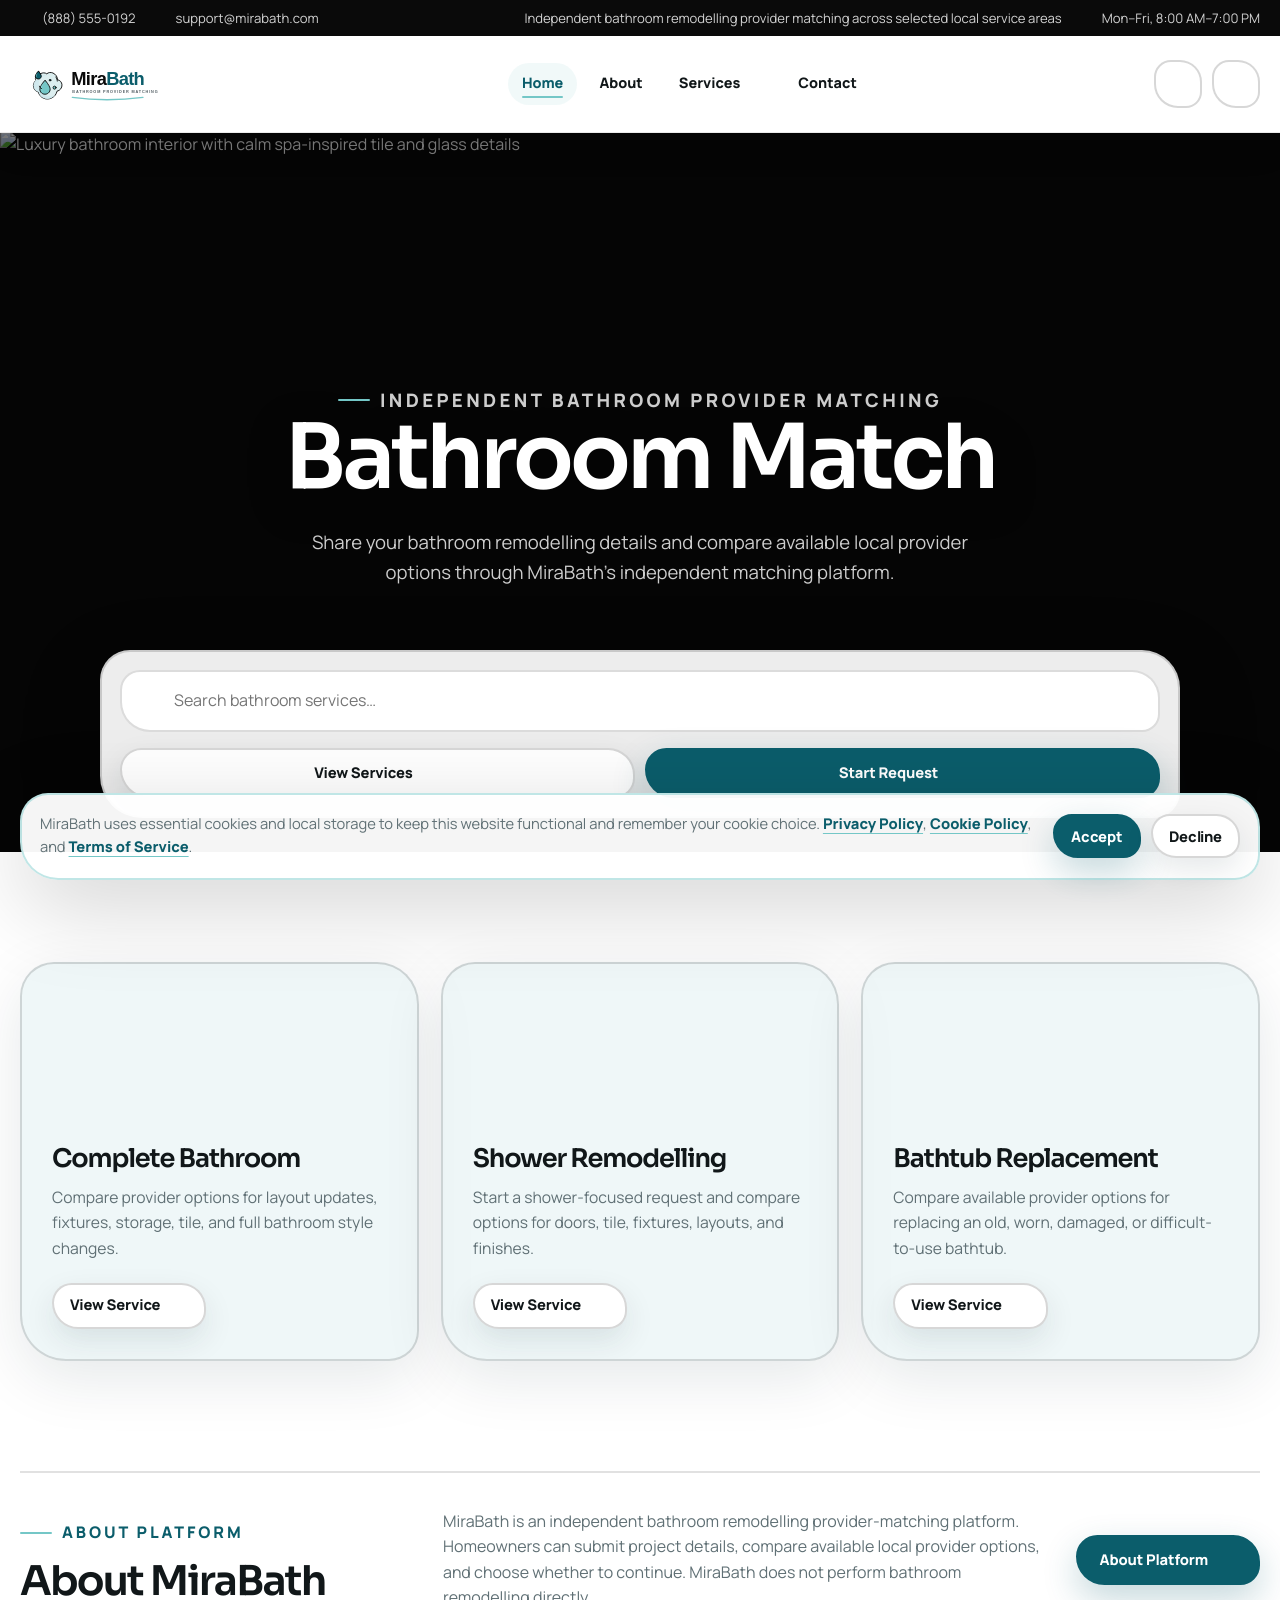
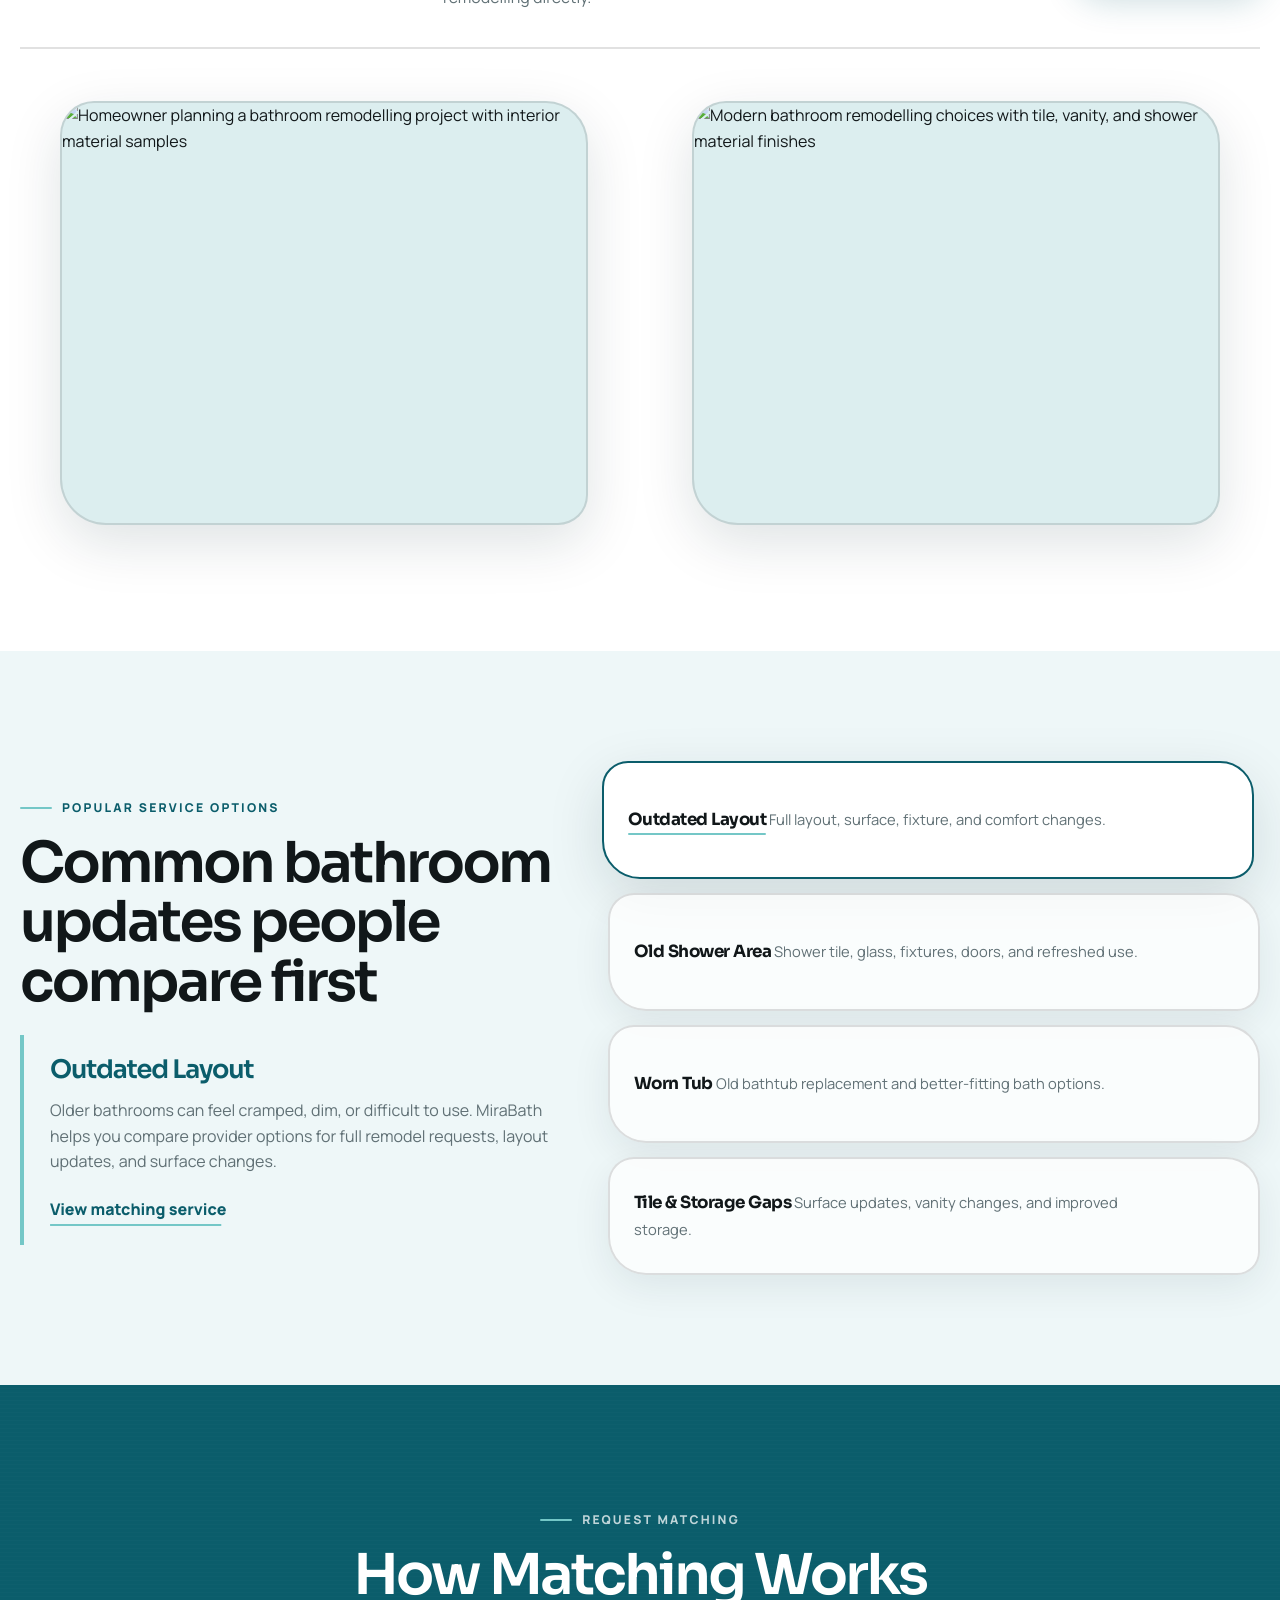
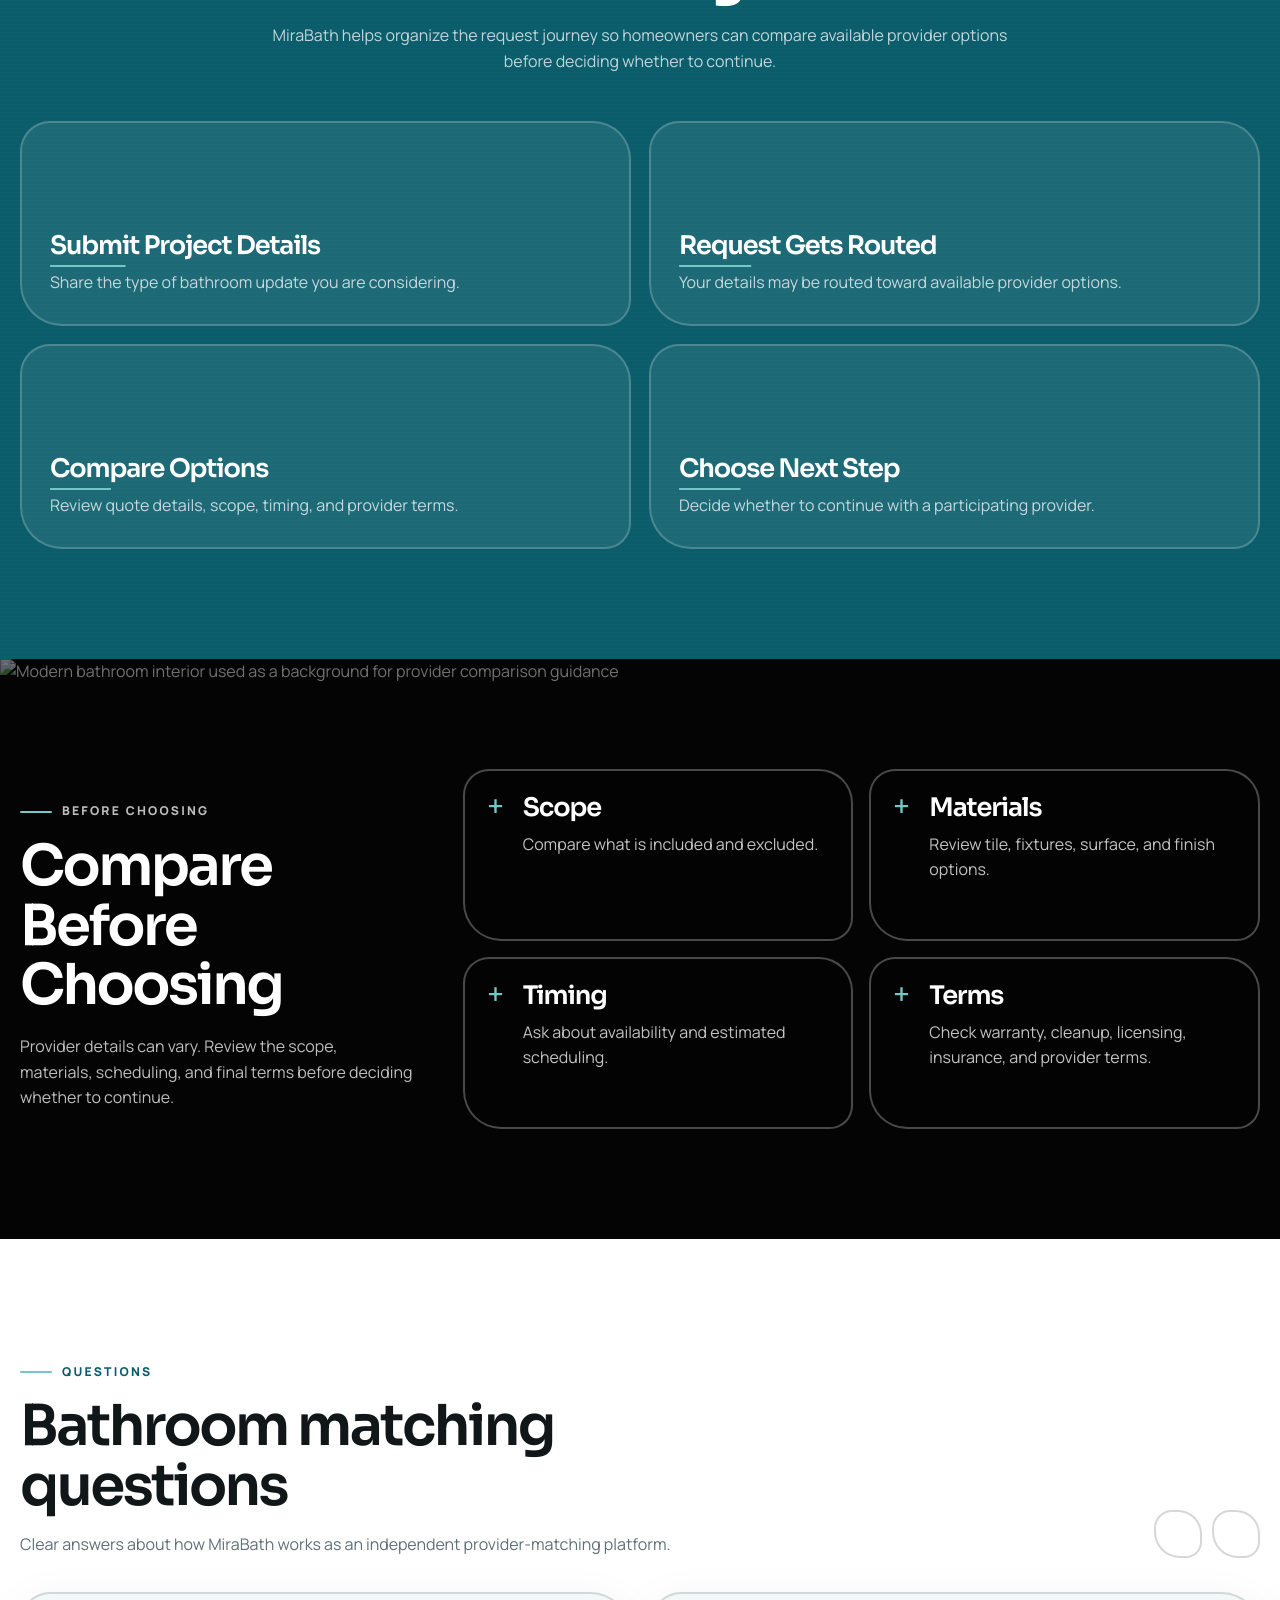
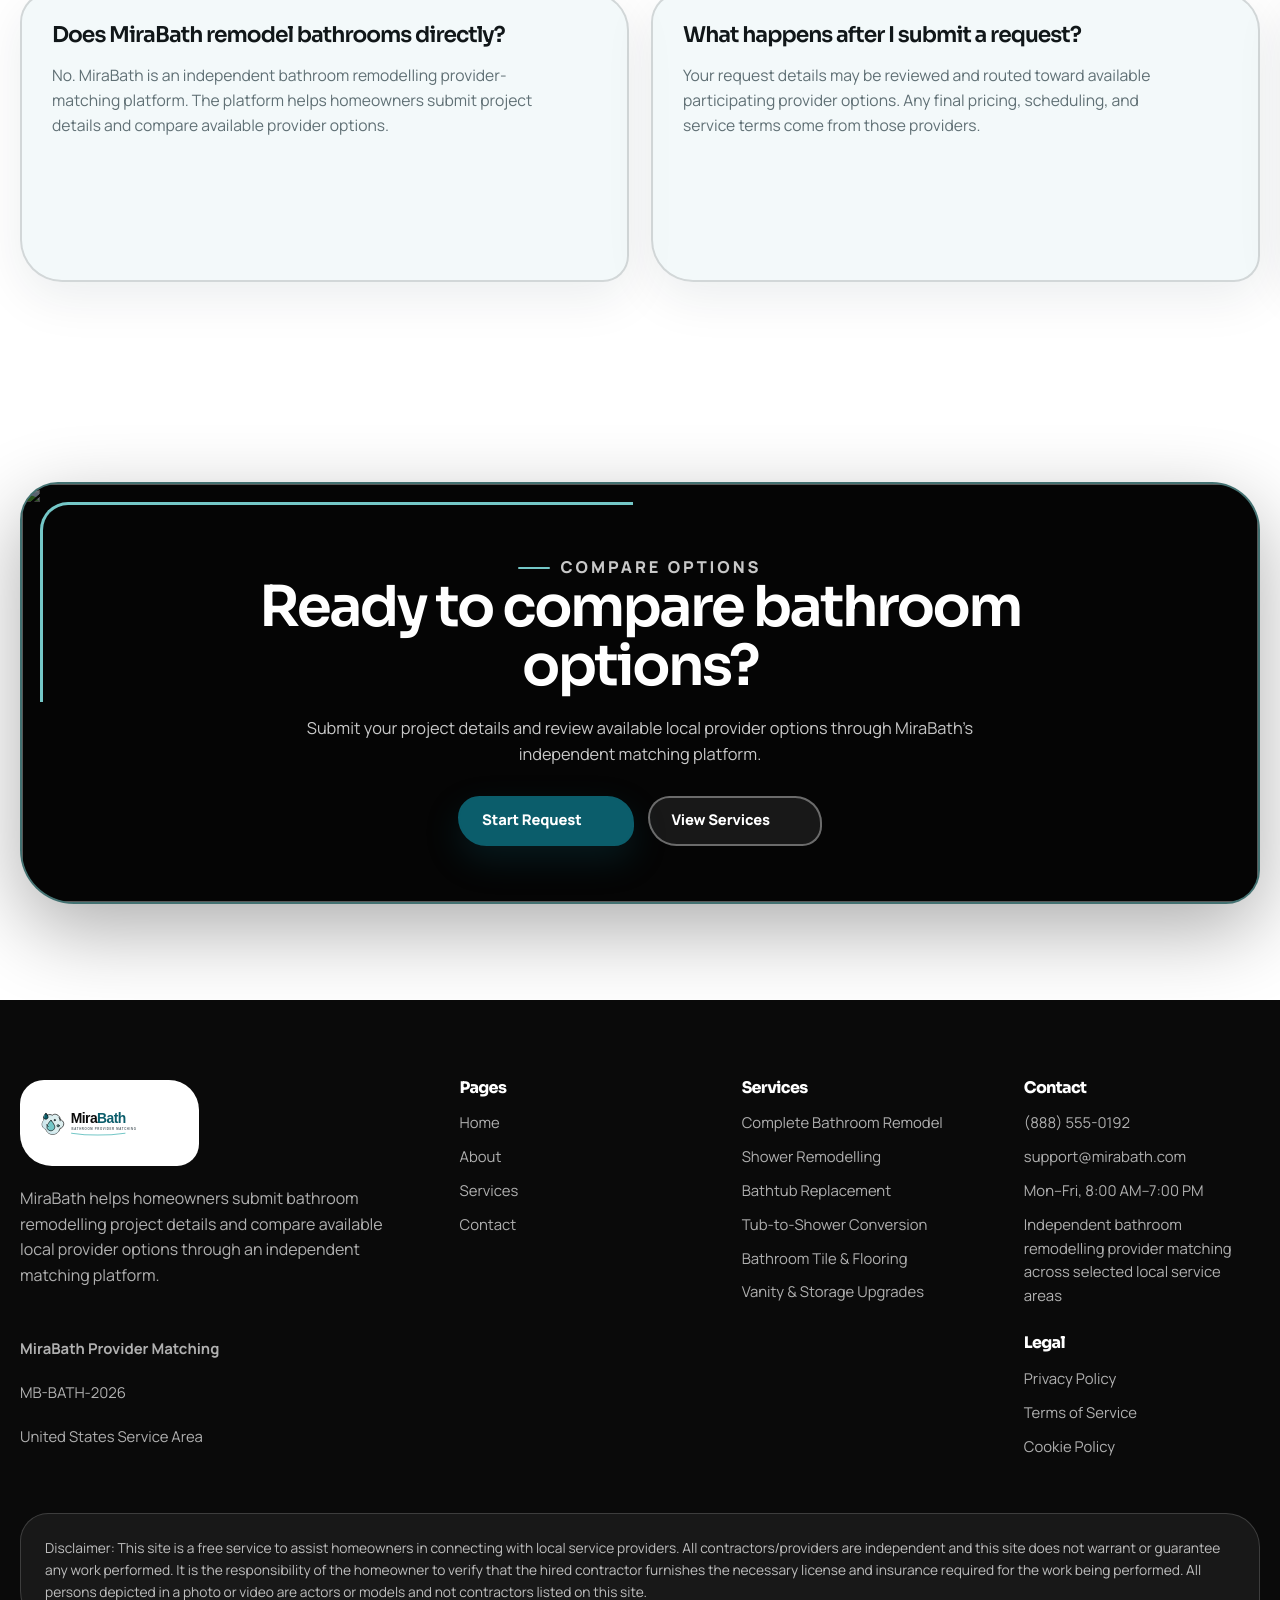
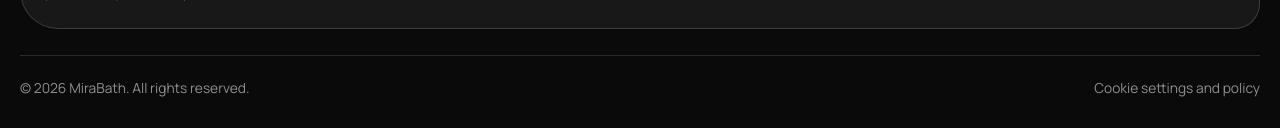
==== index.html @ f899b308 "+" ====
<!DOCTYPE html>
<html lang="en">

<head>
    <meta charset="UTF-8">
    <meta name="viewport" content="width=device-width, initial-scale=1.0">
    <title>MiraBath | Independent Bathroom Remodelling Provider Matching</title>

    <meta name="description"
        content="Submit bathroom remodelling project details through MiraBath and compare available local provider options before choosing whether to continue with a participating provider.">
    <meta name="theme-color" content="#0B5D6B">

    <link rel="icon" href="assets/images/logo.svg" type="image/svg+xml">

    <link rel="preconnect" href="https://fonts.googleapis.com">
    <link rel="preconnect" href="https://fonts.gstatic.com" crossorigin>
    <link
        href="https://fonts.googleapis.com/css2?family=Manrope:wght@400;500;600;700;800&family=Sora:wght@400;500;600;700&display=swap"
        rel="stylesheet">

    <link rel="stylesheet" href="https://cdn.jsdelivr.net/npm/aos@2.3.4/dist/aos.css">
    <link rel="stylesheet" href="https://cdn.jsdelivr.net/npm/swiper@11/swiper-bundle.min.css">

    <link rel="stylesheet" href="assets/css/global.css">
    <link rel="stylesheet" href="assets/css/home.css">
</head>

<body>
    <div class="site-shell">
        <div data-site-header></div>

        <main class="site-main" id="main-content">
            <!-- HERO -->
            <section class="home-hero" id="home" aria-labelledby="home-hero-title">
                <div class="home-hero__slides" data-home-hero-slides aria-hidden="true">
                    <div class="home-hero__slide is-active" data-home-hero-slide>
                        <img src="assets/images/hero-home-1.jpg"
                            alt="Luxury bathroom interior with calm spa-inspired tile and glass details">
                    </div>

                    <div class="home-hero__slide" data-home-hero-slide>
                        <img src="assets/images/hero-home-2.jpg"
                            alt="Modern bathroom remodel inspiration with bathtub, shower and refined surfaces">
                    </div>

                    <div class="home-hero__slide" data-home-hero-slide>
                        <img src="assets/images/hero-home-3.jpg"
                            alt="Premium bathroom vanity and storage design with clean remodelling finishes">
                    </div>
                </div>

                <div class="home-hero__content">
                    <p class="section-kicker section-kicker--light" data-aos="fade-down">
                        INDEPENDENT BATHROOM PROVIDER MATCHING
                    </p>

                    <h1 id="home-hero-title" data-aos="fade-up" data-aos-delay="80">
                        Bathroom Match
                    </h1>

                    <p data-aos="fade-up" data-aos-delay="150">
                        Share your bathroom remodelling details and compare available local provider options through
                        MiraBath’s independent matching platform.
                    </p>
                </div>

                <div class="home-hero__search-wrap">
                    <div class="home-search" data-service-search data-aos="fade-up" data-aos-delay="230">
                        <div class="home-search__field">
                            <i data-lucide="search" aria-hidden="true"></i>
                            <label class="visually-hidden" for="service-search">Search bathroom services</label>
                            <input id="service-search" type="search" placeholder="Search bathroom services…"
                                autocomplete="off" data-service-search-input>
                        </div>

                        <div class="home-search__actions">
                            <a class="btn btn--secondary" href="all-services.html">
                                <span>View Services</span>
                                <i data-lucide="layout-grid" aria-hidden="true"></i>
                            </a>

                            <a class="btn btn--primary" href="contact.html#request-form">
                                <span>Start Request</span>
                                <i data-lucide="arrow-up-right" aria-hidden="true"></i>
                            </a>
                        </div>

                        <div class="home-search__suggestions" data-service-search-suggestions
                            aria-label="Service search suggestions"></div>
                    </div>
                </div>
            </section>

            <!-- PROJECT CATEGORIES -->
            <section class="project-categories section section--light" id="project-categories"
                aria-label="Popular bathroom project categories">
                <div class="container-wide">
                    <div class="project-categories__grid">
                        <article class="project-card shine-surface" data-aos="fade-up">
                            <i class="project-card__icon" data-lucide="layout-panel-left" aria-hidden="true"></i>

                            <h2>Complete Bathroom</h2>

                            <p>
                                Compare provider options for layout updates, fixtures, storage, tile, and full bathroom
                                style changes.
                            </p>

                            <a class="btn btn--secondary" href="complete-bathroom-remodel.html">
                                <span>View Service</span>
                                <i data-lucide="arrow-up-right" aria-hidden="true"></i>
                            </a>
                        </article>

                        <article class="project-card shine-surface" data-aos="fade-up" data-aos-delay="80">
                            <i class="project-card__icon" data-lucide="shower-head" aria-hidden="true"></i>

                            <h2>Shower Remodelling</h2>

                            <p>
                                Start a shower-focused request and compare options for doors, tile, fixtures, layouts,
                                and finishes.
                            </p>

                            <a class="btn btn--secondary" href="shower-remodelling.html">
                                <span>View Service</span>
                                <i data-lucide="arrow-up-right" aria-hidden="true"></i>
                            </a>
                        </article>

                        <article class="project-card shine-surface" data-aos="fade-up" data-aos-delay="160">
                            <i class="project-card__icon" data-lucide="bath" aria-hidden="true"></i>

                            <h2>Bathtub Replacement</h2>

                            <p>
                                Compare available provider options for replacing an old, worn, damaged, or
                                difficult-to-use bathtub.
                            </p>

                            <a class="btn btn--secondary" href="bathtub-replacement.html">
                                <span>View Service</span>
                                <i data-lucide="arrow-up-right" aria-hidden="true"></i>
                            </a>
                        </article>
                    </div>
                </div>
            </section>

            <!-- ABOUT INTRO -->
            <section class="home-about section section--light" id="about-platform" aria-labelledby="home-about-title">
                <div class="home-about__top">
                    <div data-aos="fade-right">
                        <p class="section-kicker">ABOUT PLATFORM</p>
                        <h2 id="home-about-title">About MiraBath</h2>
                    </div>

                    <p data-aos="fade-up" data-aos-delay="80">
                        MiraBath is an independent bathroom remodelling provider-matching platform. Homeowners can
                        submit project details, compare available local provider options, and choose whether to
                        continue.
                        MiraBath does not perform bathroom remodelling directly.
                    </p>

                    <a class="btn btn--primary" href="about.html" data-aos="fade-left" data-aos-delay="140">
                        <span>About Platform</span>
                        <i data-lucide="arrow-up-right" aria-hidden="true"></i>
                    </a>
                </div>

                <div class="home-about__photos">
                    <figure class="home-about__photo photo-cover shine-surface" data-aos="zoom-in">
                        <img src="assets/images/about-photo-1.jpg"
                            alt="Homeowner planning a bathroom remodelling project with interior material samples"
                            loading="lazy">

                        <figcaption class="home-about__photo-caption">
                            <strong>Start with project details</strong>
                            <span>
                                Share the type of bathroom update, style direction, and priorities you want to compare.
                            </span>
                        </figcaption>
                    </figure>

                    <figure class="home-about__photo photo-cover shine-surface" data-aos="zoom-in" data-aos-delay="100">
                        <img src="assets/images/about-photo-2.jpg"
                            alt="Modern bathroom remodelling choices with tile, vanity, and shower material finishes"
                            loading="lazy">

                        <figcaption class="home-about__photo-caption">
                            <strong>Compare available options</strong>
                            <span>
                                Review provider details, scope, timing, and terms before deciding how to continue.
                            </span>
                        </figcaption>
                    </figure>
                </div>
            </section>

            <!-- POPULAR PROBLEMS -->
            <section class="popular-problems section section--mist" id="popular-problems"
                aria-labelledby="popular-problems-title" data-popular-problems>
                <div class="container-wide">
                    <div class="popular-problems__grid">
                        <div class="popular-problems__content" data-aos="fade-right">
                            <p class="section-kicker">POPULAR SERVICE OPTIONS</p>
                            <h2 id="popular-problems-title">
                                Common bathroom updates people compare first
                            </h2>

                            <div class="popular-problems__dynamic" aria-live="polite">
                                <h3 data-problem-title>Outdated Layout</h3>
                                <p data-problem-text>
                                    Older bathrooms can feel cramped, dim, or difficult to use. MiraBath helps you
                                    compare provider options for full remodel requests, layout updates, and surface
                                    changes.
                                </p>

                                <a class="text-link" href="complete-bathroom-remodel.html" data-problem-link>
                                    <span>View matching service</span>
                                    <i data-lucide="arrow-up-right" aria-hidden="true"></i>
                                </a>
                            </div>
                        </div>

                        <div class="problem-list" data-aos="fade-left">
                            <button class="problem-card is-active shine-surface" type="button"
                                data-problem-id="outdated-layout" aria-pressed="true">
                                <span>
                                    <span class="problem-card__title">Outdated Layout</span>
                                    <span class="problem-card__text">Full layout, surface, fixture, and comfort
                                        changes.</span>
                                </span>
                                <i class="problem-card__icon" data-lucide="layout-dashboard" aria-hidden="true"></i>
                            </button>

                            <button class="problem-card shine-surface" type="button" data-problem-id="old-shower-area"
                                aria-pressed="false">
                                <span>
                                    <span class="problem-card__title">Old Shower Area</span>
                                    <span class="problem-card__text">Shower tile, glass, fixtures, doors, and refreshed
                                        use.</span>
                                </span>
                                <i class="problem-card__icon" data-lucide="shower-head" aria-hidden="true"></i>
                            </button>

                            <button class="problem-card shine-surface" type="button" data-problem-id="worn-tub"
                                aria-pressed="false">
                                <span>
                                    <span class="problem-card__title">Worn Tub</span>
                                    <span class="problem-card__text">Old bathtub replacement and better-fitting bath
                                        options.</span>
                                </span>
                                <i class="problem-card__icon" data-lucide="bath" aria-hidden="true"></i>
                            </button>

                            <button class="problem-card shine-surface" type="button" data-problem-id="tile-storage-gaps"
                                aria-pressed="false">
                                <span>
                                    <span class="problem-card__title">Tile & Storage Gaps</span>
                                    <span class="problem-card__text">Surface updates, vanity changes, and improved
                                        storage.</span>
                                </span>
                                <i class="problem-card__icon" data-lucide="panel-top" aria-hidden="true"></i>
                            </button>
                        </div>
                    </div>
                </div>
            </section>

            <!-- MATCHING WORKS -->
            <section class="matching-works section section--ocean soft-noise" id="matching-works"
                aria-labelledby="matching-works-title">
                <div class="container-wide">
                    <div class="matching-works__head" data-aos="fade-up">
                        <p class="section-kicker section-kicker--light">REQUEST MATCHING</p>
                        <h2 id="matching-works-title">How Matching Works</h2>
                        <p>
                            MiraBath helps organize the request journey so homeowners can compare available provider
                            options before deciding whether to continue.
                        </p>
                    </div>

                    <div class="matching-works__grid">
                        <article class="matching-card shine-surface" data-aos="fade-up">
                            <i class="matching-card__icon" data-lucide="clipboard-list" aria-hidden="true"></i>
                            <h3>Submit Project Details</h3>
                            <p>Share the type of bathroom update you are considering.</p>
                        </article>

                        <article class="matching-card shine-surface" data-aos="fade-up" data-aos-delay="80">
                            <i class="matching-card__icon" data-lucide="route" aria-hidden="true"></i>
                            <h3>Request Gets Routed</h3>
                            <p>Your details may be routed toward available provider options.</p>
                        </article>

                        <article class="matching-card shine-surface" data-aos="fade-up" data-aos-delay="160">
                            <i class="matching-card__icon" data-lucide="search-check" aria-hidden="true"></i>
                            <h3>Compare Options</h3>
                            <p>Review quote details, scope, timing, and provider terms.</p>
                        </article>

                        <article class="matching-card shine-surface" data-aos="fade-up" data-aos-delay="240">
                            <i class="matching-card__icon" data-lucide="badge-check" aria-hidden="true"></i>
                            <h3>Choose Next Step</h3>
                            <p>Decide whether to continue with a participating provider.</p>
                        </article>
                    </div>
                </div>
            </section>

            <!-- COMPARE BEFORE CHOOSING -->
            <section class="compare-before" id="compare-before" aria-labelledby="compare-before-title">
                <div class="compare-before__bg" aria-hidden="true">
                    <img src="assets/images/other-bathroom-images.jpg"
                        alt="Modern bathroom interior used as a background for provider comparison guidance"
                        loading="lazy">
                </div>

                <div class="container-wide">
                    <div class="compare-before__inner">
                        <div class="compare-before__heading" data-aos="fade-right">
                            <p class="section-kicker section-kicker--light">BEFORE CHOOSING</p>
                            <h2 id="compare-before-title">Compare Before Choosing</h2>
                            <p>
                                Provider details can vary. Review the scope, materials, scheduling, and final terms
                                before deciding whether to continue.
                            </p>
                        </div>

                        <div class="compare-before__cards">
                            <article class="compare-card" data-aos="fade-up">
                                <h3>Scope</h3>
                                <p>Compare what is included and excluded.</p>
                            </article>

                            <article class="compare-card" data-aos="fade-up" data-aos-delay="80">
                                <h3>Materials</h3>
                                <p>Review tile, fixtures, surface, and finish options.</p>
                            </article>

                            <article class="compare-card" data-aos="fade-up" data-aos-delay="160">
                                <h3>Timing</h3>
                                <p>Ask about availability and estimated scheduling.</p>
                            </article>

                            <article class="compare-card" data-aos="fade-up" data-aos-delay="240">
                                <h3>Terms</h3>
                                <p>Check warranty, cleanup, licensing, insurance, and provider terms.</p>
                            </article>
                        </div>
                    </div>
                </div>
            </section>

            <!-- FAQ SWIPER -->
            <section class="home-faq section section--light" id="faq" aria-labelledby="home-faq-title">
                <div class="container-wide">
                    <div class="home-faq__head">
                        <div class="home-faq__head-text" data-aos="fade-right">
                            <p class="section-kicker">QUESTIONS</p>
                            <h2 id="home-faq-title">Bathroom matching questions</h2>
                            <p>
                                Clear answers about how MiraBath works as an independent provider-matching platform.
                            </p>
                        </div>

                        <div class="swiper-controls" data-aos="fade-left">
                            <button class="swiper-button-simple" type="button" aria-label="Previous FAQ"
                                data-home-faq-prev>
                                <i data-lucide="arrow-left" aria-hidden="true"></i>
                            </button>

                            <button class="swiper-button-simple" type="button" aria-label="Next FAQ" data-home-faq-next>
                                <i data-lucide="arrow-right" aria-hidden="true"></i>
                            </button>
                        </div>
                    </div>

                    <div class="swiper home-faq__slider" data-home-faq-swiper data-aos="fade-up">
                        <div class="swiper-wrapper">
                            <article class="swiper-slide home-faq-card shine-surface">
                                <i class="home-faq-card__icon" data-lucide="circle-help" aria-hidden="true"></i>
                                <h3>Does MiraBath remodel bathrooms directly?</h3>
                                <p>
                                    No. MiraBath is an independent bathroom remodelling provider-matching platform. The
                                    platform helps homeowners submit project details and compare available provider
                                    options.
                                </p>
                            </article>

                            <article class="swiper-slide home-faq-card shine-surface">
                                <i class="home-faq-card__icon" data-lucide="circle-help" aria-hidden="true"></i>
                                <h3>What happens after I submit a request?</h3>
                                <p>
                                    Your request details may be reviewed and routed toward available participating
                                    provider options. Any final pricing, scheduling, and service terms come from those
                                    providers.
                                </p>
                            </article>

                            <article class="swiper-slide home-faq-card shine-surface">
                                <i class="home-faq-card__icon" data-lucide="circle-help" aria-hidden="true"></i>
                                <h3>Can I compare more than one provider?</h3>
                                <p>
                                    Where available, you may review more than one provider option and decide whether to
                                    continue with a participating provider.
                                </p>
                            </article>

                            <article class="swiper-slide home-faq-card shine-surface">
                                <i class="home-faq-card__icon" data-lucide="circle-help" aria-hidden="true"></i>
                                <h3>What affects bathroom remodelling pricing?</h3>
                                <p>
                                    Pricing can depend on scope, bathroom size, materials, layout complexity, timing,
                                    provider availability, and final provider terms.
                                </p>
                            </article>

                            <article class="swiper-slide home-faq-card shine-surface">
                                <i class="home-faq-card__icon" data-lucide="circle-help" aria-hidden="true"></i>
                                <h3>Should I verify licensing and insurance?</h3>
                                <p>
                                    Yes. Homeowners are responsible for verifying that any hired provider has the
                                    required license and insurance for the work being performed.
                                </p>
                            </article>

                            <article class="swiper-slide home-faq-card shine-surface">
                                <i class="home-faq-card__icon" data-lucide="circle-help" aria-hidden="true"></i>
                                <h3>Does submitting a request create a service agreement?</h3>
                                <p>
                                    No. Submitting a request through MiraBath does not create a service agreement. Any
                                    agreement is made separately between the homeowner and provider.
                                </p>
                            </article>
                        </div>
                    </div>
                </div>
            </section>

            <div data-final-cta></div>
        </main>

        <div data-site-footer></div>
    </div>

    <script src="https://unpkg.com/lucide@latest/dist/umd/lucide.min.js"></script>
    <script src="https://cdn.jsdelivr.net/npm/aos@2.3.4/dist/aos.js"></script>
    <script src="https://cdn.jsdelivr.net/npm/swiper@11/swiper-bundle.min.js"></script>

    <script src="assets/js/config.js"></script>
    <script src="assets/js/global.js"></script>
    <script src="assets/js/home.js"></script>
</body>

</html>
---- assets/css/global.css ----
:root {
    --color-black: #0a0a0a;
    --color-black-soft: #111111;
    --color-white: #ffffff;
    --color-ocean: #0b5d6b;
    --color-ocean-deep: #084b56;
    --color-seafoam: #74c7c7;
    --color-seafoam-soft: #9bdde0;
    --color-mist: #dceeef;
    --color-mist-soft: #eef7f8;
    --color-text: #111719;
    --color-muted: #607075;
    --color-border: rgba(10, 10, 10, 0.16);
    --color-border-light: rgba(255, 255, 255, 0.22);
    --color-shadow: rgba(9, 39, 45, 0.18);

    --font-heading: "Sora", "Manrope", "Inter", Arial, sans-serif;
    --font-body: "Manrope", "Inter", Arial, sans-serif;

    --container: 1180px;
    --container-wide: 1360px;

    --radius-sm: 16px 20px 15px 22px;
    --radius-md: 24px 30px 22px 32px;
    --radius-lg: 34px 42px 30px 46px;
    --radius-card: 28px 34px 25px 38px;

    --shadow-soft: 0 18px 55px rgba(9, 39, 45, 0.13);
    --shadow-lift: 0 24px 75px rgba(9, 39, 45, 0.2);
    --shadow-dark: 0 26px 80px rgba(0, 0, 0, 0.32);

    --transition: 260ms ease;
    --transition-slow: 480ms ease;

    --header-height: 96px;
    --preheader-height: 36px;
}

/* =========================
   RESET / BASE
========================= */

*,
*::before,
*::after {
    box-sizing: border-box;
}

html,
body {
    width: 100%;
    max-width: 100%;
    min-height: 100%;
    overflow-x: hidden;
    scroll-behavior: smooth;
}

html {
    font-size: 16px;
}

body {
    margin: 0;
    font-family: var(--font-body);
    color: var(--color-text);
    background: var(--color-white);
    line-height: 1.6;
    text-rendering: geometricPrecision;
    -webkit-font-smoothing: antialiased;
}

body.menu-open {
    overflow: hidden;
}

img,
picture,
video,
canvas,
svg {
    display: block;
    max-width: 100%;
}

img {
    height: auto;
}

a {
    color: inherit;
    text-decoration: none;
}

button,
input,
textarea,
select {
    font: inherit;
}

button {
    border: 0;
    cursor: pointer;
}

ul,
ol {
    margin: 0;
    padding: 0;
}

li {
    list-style: none;
}

p,
h1,
h2,
h3,
h4,
h5,
h6 {
    margin: 0;
}

main {
    position: relative;
    overflow: hidden;
}

::selection {
    color: var(--color-white);
    background: var(--color-ocean);
}

/* =========================
   ACCESSIBILITY
========================= */

.skip-link {
    position: fixed;
    top: 12px;
    left: 12px;
    z-index: 9999;
    padding: 12px 18px;
    border-radius: var(--radius-sm);
    color: var(--color-white);
    background: var(--color-ocean);
    transform: translateY(-140%);
    transition: transform var(--transition);
}

.skip-link:focus {
    transform: translateY(0);
}

:focus-visible {
    outline: 3px solid var(--color-seafoam);
    outline-offset: 4px;
}

[hidden] {
    display: none !important;
}

/* =========================
   TYPOGRAPHY
========================= */

h1,
h2,
h3,
h4,
h5,
h6 {
    font-family: var(--font-heading);
    font-weight: 620;
    line-height: 1.06;
    letter-spacing: -0.045em;
    color: inherit;
}

h1 {
    font-size: clamp(3rem, 7vw, 6.4rem);
}

h2 {
    font-size: clamp(2rem, 4.4vw, 4.2rem);
}

h3 {
    font-size: clamp(1.25rem, 2vw, 1.85rem);
}

p {
    color: var(--color-muted);
}

.text-light {
    color: rgba(255, 255, 255, 0.74);
}

.section-kicker {
    display: inline-flex;
    align-items: center;
    gap: 10px;
    margin-bottom: 18px;
    font-size: 0.76rem;
    font-weight: 800;
    line-height: 1.2;
    letter-spacing: 0.18em;
    text-transform: uppercase;
    color: var(--color-ocean);
}

.section-kicker::before {
    content: "";
    width: 32px;
    height: 2px;
    border-radius: 999px;
    background: var(--color-seafoam);
}

.section-kicker--light {
    color: var(--color-mist);
}

.section-kicker--light::before {
    background: var(--color-seafoam);
}

.section-title {
    max-width: 760px;
}

.section-text {
    max-width: 680px;
    font-size: clamp(1rem, 1.25vw, 1.12rem);
}

/* =========================
   LAYOUT
========================= */

.container,
.container-wide {
    width: min(calc(100% - 40px), var(--container));
    margin-inline: auto;
}

.container-wide {
    width: min(calc(100% - 40px), var(--container-wide));
}

.section {
    position: relative;
    padding: 110px 0;
}

.section--light {
    background: var(--color-white);
}

.section--mist {
    background: var(--color-mist-soft);
}

.section--dark {
    color: var(--color-white);
    background: var(--color-black);
}

.section--ocean {
    color: var(--color-white);
    background: var(--color-ocean);
}

.section--dark p,
.section--ocean p {
    color: rgba(255, 255, 255, 0.74);
}

.no-top-space {
    padding-top: 0 !important;
}

.no-bottom-space {
    padding-bottom: 0 !important;
}

.soft-noise {
    position: relative;
}

.soft-noise::before {
    content: "";
    position: absolute;
    inset: 0;
    pointer-events: none;
    opacity: 0.05;
    background-size: 180px 180px;
    background-image:
        repeating-linear-gradient(0deg,
            rgba(10, 10, 10, 0.18) 0,
            rgba(10, 10, 10, 0.18) 1px,
            transparent 1px,
            transparent 4px);
    mix-blend-mode: multiply;
}

.section--dark.soft-noise::before,
.section--ocean.soft-noise::before {
    opacity: 0.04;
    background-image:
        repeating-linear-gradient(0deg,
            rgba(255, 255, 255, 0.24) 0,
            rgba(255, 255, 255, 0.24) 1px,
            transparent 1px,
            transparent 4px);
    mix-blend-mode: screen;
}

/* =========================
   COMMON IMAGE / HOVER
========================= */

.photo-cover {
    position: relative;
    overflow: hidden;
    border-radius: var(--radius-lg);
    background: var(--color-mist);
}

.photo-cover img {
    width: 100%;
    height: 100%;
    min-height: inherit;
    object-fit: cover;
    transition:
        transform var(--transition-slow),
        filter var(--transition-slow);
}

.photo-cover:hover img {
    transform: scale(1.045);
}

.shine-surface {
    position: relative;
    overflow: hidden;
}

.shine-surface::after {
    content: "";
    position: absolute;
    top: -18%;
    left: -35%;
    width: 22%;
    height: 140%;
    pointer-events: none;
    background: rgba(255, 255, 255, 0.18);
    transform: rotate(18deg) translateX(-140%);
    transition: transform 720ms ease;
}

.shine-surface:hover::after {
    transform: rotate(18deg) translateX(680%);
}

.black-photo-overlay {
    position: absolute;
    inset: 0;
    pointer-events: none;
    background: rgba(0, 0, 0, 0.48);
}

/* =========================
   BUTTONS / LINKS
========================= */

.btn {
    position: relative;
    z-index: 1;
    display: inline-flex;
    align-items: center;
    justify-content: center;
    gap: 10px;
    min-height: 50px;
    padding: 14px 22px;
    border: 2px solid transparent;
    border-radius: var(--radius-md);
    font-size: 0.92rem;
    font-weight: 800;
    line-height: 1;
    letter-spacing: -0.01em;
    overflow: hidden;
    transition:
        transform var(--transition),
        border-color var(--transition),
        box-shadow var(--transition),
        background-color var(--transition),
        color var(--transition);
}

.btn::before {
    content: "";
    position: absolute;
    inset: 5px auto 5px 6px;
    width: 18px;
    border-radius: 999px;
    background: rgba(255, 255, 255, 0.22);
    opacity: 0;
    transform: translateX(-20px);
    transition:
        opacity var(--transition),
        transform var(--transition);
}

.btn:hover {
    transform: translateY(-3px);
}

.btn:hover::before {
    opacity: 1;
    transform: translateX(0);
}

.btn svg,
.btn i {
    width: 18px;
    height: 18px;
    flex: 0 0 auto;
    transition: transform var(--transition);
}

.btn:hover svg,
.btn:hover i {
    transform: translateX(3px);
}

.btn--primary {
    color: var(--color-white);
    background: var(--color-ocean);
    border-color: var(--color-ocean);
    box-shadow: 0 14px 35px rgba(11, 93, 107, 0.24);
}

.btn--primary:hover {
    background: var(--color-ocean-deep);
    border-color: var(--color-seafoam);
    box-shadow: 0 20px 45px rgba(11, 93, 107, 0.34);
}

.btn--black {
    color: var(--color-white);
    background: var(--color-black);
    border-color: var(--color-black);
    box-shadow: 0 14px 35px rgba(0, 0, 0, 0.22);
}

.btn--black:hover {
    border-color: var(--color-seafoam);
}

.btn--secondary {
    color: var(--color-text);
    background: var(--color-white);
    border-color: var(--color-border);
    box-shadow: 0 12px 30px rgba(9, 39, 45, 0.1);
}

.btn--secondary:hover {
    color: var(--color-ocean);
    border-color: var(--color-seafoam);
    box-shadow: 0 20px 46px rgba(9, 39, 45, 0.16);
}

.btn--ghost-light {
    color: var(--color-white);
    background: rgba(255, 255, 255, 0.08);
    border-color: rgba(255, 255, 255, 0.36);
}

.btn--ghost-light:hover {
    border-color: var(--color-seafoam);
    background: rgba(255, 255, 255, 0.14);
}

.text-link {
    position: relative;
    display: inline-flex;
    align-items: center;
    gap: 8px;
    color: var(--color-ocean);
    font-weight: 850;
}

.text-link::after {
    content: "";
    position: absolute;
    left: 0;
    bottom: -4px;
    width: 100%;
    height: 2px;
    border-radius: 99px;
    background: var(--color-seafoam);
    transform: scaleX(0.34);
    transform-origin: left;
    transition: transform var(--transition);
}

.text-link:hover::after {
    transform: scaleX(1);
}

/* =========================
   CARDS BASE
========================= */

.base-card {
    position: relative;
    overflow: hidden;
    border: 2px solid var(--color-border);
    border-radius: var(--radius-card);
    background: rgba(255, 255, 255, 0.72);
    box-shadow: var(--shadow-soft);
    transition:
        transform var(--transition),
        border-color var(--transition),
        box-shadow var(--transition),
        background-color var(--transition);
}

.base-card:hover {
    transform: translateY(-6px);
    border-color: var(--color-seafoam);
    box-shadow: var(--shadow-lift);
}

.base-card__icon {
    position: absolute;
    top: 22px;
    right: 22px;
    width: 44px;
    height: 44px;
    color: var(--color-black);
    transition:
        color var(--transition),
        transform var(--transition);
}

.base-card:hover .base-card__icon {
    color: var(--color-seafoam);
    transform: translateY(-3px) rotate(-3deg);
}

/* =========================
   HEADER
========================= */

.site-shell {
    min-height: 100vh;
    display: flex;
    flex-direction: column;
}

.site-main {
    flex: 1 0 auto;
}

.site-topbar {
    position: relative;
    z-index: 100;
    min-height: var(--preheader-height);
    color: rgba(255, 255, 255, 0.82);
    background: var(--color-black);
    font-size: 0.82rem;
}

.site-topbar__inner {
    width: min(calc(100% - 40px), var(--container-wide));
    min-height: var(--preheader-height);
    margin: 0 auto;
    display: flex;
    align-items: center;
    justify-content: space-between;
    gap: 22px;
}

.site-topbar__group {
    display: flex;
    align-items: center;
    gap: 18px;
    min-width: 0;
}

.site-topbar a,
.site-topbar span {
    display: inline-flex;
    align-items: center;
    gap: 7px;
    min-width: 0;
    white-space: nowrap;
}

.site-topbar a {
    transition: color var(--transition);
}

.site-topbar a:hover {
    color: var(--color-seafoam);
}

.site-topbar i,
.site-topbar svg {
    width: 15px;
    height: 15px;
    color: var(--color-seafoam);
    flex: 0 0 auto;
}

.site-header {
    position: sticky;
    top: 0;
    z-index: 99;
    width: 100%;
    background: var(--color-white);
    border-bottom: 1px solid rgba(10, 10, 10, 0.08);
    box-shadow: 0 14px 42px rgba(0, 0, 0, 0.06);
    transition:
        transform var(--transition),
        box-shadow var(--transition);
}

.site-header.is-scrolled {
    box-shadow: 0 18px 58px rgba(0, 0, 0, 0.12);
}

.site-header__inner {
    width: min(calc(100% - 40px), var(--container-wide));
    min-height: var(--header-height);
    margin: 0 auto;
    display: flex;
    align-items: center;
    justify-content: space-between;
    gap: 28px;
}

.site-logo {
    display: inline-flex;
    align-items: center;
    width: clamp(170px, 16vw, 235px);
    min-width: clamp(170px, 16vw, 235px);
}

.site-logo img {
    width: 100%;
    height: auto;
}

.site-nav {
    display: flex;
    align-items: center;
    justify-content: center;
    gap: 8px;
}

.site-nav__link,
.site-nav__button {
    position: relative;
    display: inline-flex;
    align-items: center;
    gap: 7px;
    padding: 14px 14px;
    color: var(--color-text);
    background: transparent;
    border-radius: 999px;
    font-size: 0.9rem;
    font-weight: 820;
    line-height: 1;
    transition:
        color var(--transition),
        background-color var(--transition);
}

.site-nav__link::after,
.site-nav__button::after {
    content: "";
    position: absolute;
    left: 14px;
    right: 14px;
    bottom: 7px;
    height: 2px;
    border-radius: 999px;
    background: var(--color-seafoam);
    transform: scaleX(0);
    transform-origin: left;
    transition: transform var(--transition);
}

.site-nav__link:hover,
.site-nav__button:hover,
.site-nav__link.is-active,
.site-nav__button.is-active {
    color: var(--color-ocean);
    background: rgba(116, 199, 199, 0.1);
}

.site-nav__link:hover::after,
.site-nav__button:hover::after,
.site-nav__link.is-active::after,
.site-nav__button.is-active::after {
    transform: scaleX(1);
}

.site-nav__item {
    position: relative;
}

.site-nav__button svg,
.site-nav__button i {
    width: 15px;
    height: 15px;
    transition: transform var(--transition);
}

.site-nav__item:hover .site-nav__button svg,
.site-nav__item:focus-within .site-nav__button svg {
    transform: rotate(180deg);
}

.services-dropdown {
    position: absolute;
    top: calc(100% + 10px);
    left: 50%;
    z-index: 10;
    width: 320px;
    padding: 14px;
    border: 2px solid var(--color-border);
    border-radius: var(--radius-card);
    background: var(--color-white);
    box-shadow: 0 24px 80px rgba(0, 0, 0, 0.16);
    opacity: 0;
    visibility: hidden;
    transform: translate(-50%, 12px);
    transition:
        opacity var(--transition),
        visibility var(--transition),
        transform var(--transition);
}

.site-nav__item:hover .services-dropdown,
.site-nav__item:focus-within .services-dropdown,
.services-dropdown:hover {
    opacity: 1;
    visibility: visible;
    transform: translate(-50%, 0);
}

.services-dropdown::before {
    content: "";
    position: absolute;
    left: 0;
    right: 0;
    top: -18px;
    height: 22px;
}

.services-dropdown__link {
    position: relative;
    display: flex;
    align-items: center;
    justify-content: space-between;
    gap: 14px;
    padding: 13px 12px;
    border-radius: 18px 22px 16px 24px;
    color: var(--color-text);
    font-size: 0.9rem;
    font-weight: 820;
    transition:
        color var(--transition),
        background-color var(--transition),
        transform var(--transition);
}

.services-dropdown__link::after {
    content: "";
    width: 20px;
    height: 2px;
    border-radius: 999px;
    background: var(--color-seafoam);
    transform: scaleX(0.35);
    transform-origin: right;
    transition: transform var(--transition);
}

.services-dropdown__link:hover {
    color: var(--color-ocean);
    background: var(--color-mist-soft);
    transform: translateX(4px);
}

.services-dropdown__link:hover::after {
    transform: scaleX(1);
}

.header-actions {
    display: flex;
    align-items: center;
    gap: 10px;
}

.header-icon-btn {
    position: relative;
    width: 48px;
    height: 48px;
    display: inline-grid;
    place-items: center;
    border: 2px solid var(--color-border);
    border-radius: 17px 22px 16px 24px;
    color: var(--color-black);
    background: var(--color-white);
    overflow: hidden;
    transition:
        transform var(--transition),
        border-color var(--transition),
        background-color var(--transition),
        color var(--transition),
        box-shadow var(--transition);
}

.header-icon-btn::before {
    content: "";
    position: absolute;
    inset: 7px;
    border-radius: 999px;
    background: var(--color-mist);
    transform: scale(0);
    transition: transform var(--transition);
}

.header-icon-btn i,
.header-icon-btn svg {
    position: relative;
    z-index: 1;
    width: 20px;
    height: 20px;
}

.header-icon-btn:hover {
    color: var(--color-ocean);
    border-color: var(--color-seafoam);
    transform: translateY(-3px);
    box-shadow: 0 18px 40px rgba(9, 39, 45, 0.14);
}

.header-icon-btn:hover::before {
    transform: scale(1);
}

.mobile-menu-toggle {
    display: none;
    width: 50px;
    height: 50px;
    place-items: center;
    border: 2px solid var(--color-border);
    border-radius: 18px 24px 16px 26px;
    color: var(--color-black);
    background: var(--color-white);
}

.mobile-menu-toggle i,
.mobile-menu-toggle svg {
    width: 23px;
    height: 23px;
}

/* =========================
   MOBILE MENU
========================= */

.mobile-menu {
    position: fixed;
    inset: 0;
    z-index: 120;
    display: grid;
    grid-template-rows: auto 1fr;
    background: var(--color-black);
    color: var(--color-white);
    opacity: 0;
    visibility: hidden;
    transform: translateY(-12px);
    transition:
        opacity var(--transition),
        visibility var(--transition),
        transform var(--transition);
}

.mobile-menu.is-open {
    opacity: 1;
    visibility: visible;
    transform: translateY(0);
}

.mobile-menu__top {
    width: min(calc(100% - 36px), var(--container-wide));
    min-height: 86px;
    margin: 0 auto;
    display: flex;
    align-items: center;
    justify-content: space-between;
    gap: 18px;
    border-bottom: 1px solid rgba(255, 255, 255, 0.12);
}

.mobile-menu__logo {
    width: 165px;
    padding: 10px 12px;
    border-radius: var(--radius-md);
    background: var(--color-white);
}

.mobile-menu__close {
    width: 48px;
    height: 48px;
    display: grid;
    place-items: center;
    border: 2px solid rgba(255, 255, 255, 0.18);
    border-radius: 17px 22px 16px 24px;
    color: var(--color-white);
    background: rgba(255, 255, 255, 0.08);
}

.mobile-menu__close i,
.mobile-menu__close svg {
    width: 22px;
    height: 22px;
}

.mobile-menu__body {
    width: min(calc(100% - 36px), 760px);
    margin: 0 auto;
    padding: 28px 0 36px;
    overflow-y: auto;
}

.mobile-menu__grid {
    display: grid;
    grid-template-columns: repeat(2, minmax(0, 1fr));
    gap: 12px;
    margin-bottom: 28px;
}

.mobile-menu__link {
    min-height: 72px;
    display: flex;
    align-items: center;
    justify-content: space-between;
    gap: 14px;
    padding: 18px;
    border: 2px solid rgba(255, 255, 255, 0.16);
    border-radius: var(--radius-card);
    background: rgba(255, 255, 255, 0.07);
    color: var(--color-white);
    font-weight: 850;
    transition:
        transform var(--transition),
        border-color var(--transition),
        background-color var(--transition),
        color var(--transition);
}

.mobile-menu__link:hover {
    transform: translateY(-4px);
    border-color: var(--color-seafoam);
    color: var(--color-seafoam);
}

.mobile-menu__heading {
    margin: 0 0 14px;
    font-size: 0.78rem;
    letter-spacing: 0.18em;
    text-transform: uppercase;
    color: rgba(255, 255, 255, 0.54);
}

.mobile-menu__services {
    display: grid;
    grid-template-columns: repeat(2, minmax(0, 1fr));
    gap: 10px;
    margin-bottom: 28px;
}

.mobile-menu__service {
    padding: 14px;
    min-height: 62px;
    display: flex;
    align-items: center;
    justify-content: space-between;
    gap: 14px;
    border-bottom: 1px solid rgba(255, 255, 255, 0.12);
    color: rgba(255, 255, 255, 0.86);
    font-size: 0.92rem;
    font-weight: 760;
    transition: color var(--transition);
}

.mobile-menu__service:hover {
    color: var(--color-seafoam);
}

.mobile-menu__contacts {
    display: grid;
    grid-template-columns: repeat(2, minmax(0, 1fr));
    gap: 12px;
}

.mobile-menu__contact {
    padding: 16px;
    border: 2px solid rgba(255, 255, 255, 0.16);
    border-radius: var(--radius-card);
    background: rgba(255, 255, 255, 0.07);
    color: rgba(255, 255, 255, 0.88);
    font-weight: 760;
    word-break: break-word;
}

.mobile-menu__contact i,
.mobile-menu__contact svg {
    width: 20px;
    height: 20px;
    margin-bottom: 10px;
    color: var(--color-seafoam);
}

/* =========================
   SHARED INNER HERO
========================= */

.inner-hero {
    position: relative;
    min-height: clamp(390px, 48vw, 550px);
    display: grid;
    place-items: center;
    overflow: hidden;
    color: var(--color-white);
    background: var(--color-black);
}

.inner-hero__media {
    position: absolute;
    inset: 0;
    z-index: 0;
}

.inner-hero__media img {
    width: 100%;
    height: 100%;
    object-fit: cover;
}

.inner-hero__media::after {
    content: "";
    position: absolute;
    inset: 0;
    background: rgba(0, 0, 0, 0.52);
}

.inner-hero__content {
    position: relative;
    z-index: 1;
    width: min(calc(100% - 40px), 860px);
    margin: 0 auto;
    padding: 78px 0;
    text-align: center;
}

.inner-hero__content h1 {
    max-width: 760px;
    margin: 0 auto;
}

.inner-hero__content p {
    max-width: 720px;
    margin: 22px auto 0;
    color: rgba(255, 255, 255, 0.8);
    font-size: clamp(1rem, 1.35vw, 1.18rem);
}

.inner-hero__actions {
    display: flex;
    justify-content: center;
    flex-wrap: wrap;
    gap: 14px;
    margin-top: 30px;
}

/* =========================
   MARQUEE
========================= */

.icon-marquee {
    position: relative;
    overflow: hidden;
    color: var(--color-white);
    background: var(--color-black);
    border-top: 1px solid rgba(255, 255, 255, 0.1);
    border-bottom: 1px solid rgba(255, 255, 255, 0.1);
}

.icon-marquee__track {
    display: flex;
    width: max-content;
    animation: marqueeMove 30s linear infinite;
}

.icon-marquee:hover .icon-marquee__track {
    animation-play-state: paused;
}

.icon-marquee__group {
    display: flex;
    align-items: center;
    gap: 34px;
    padding: 24px 17px;
}

.icon-marquee__item {
    display: inline-flex;
    align-items: center;
    gap: 12px;
    min-width: max-content;
    color: rgba(255, 255, 255, 0.82);
    font-size: 0.88rem;
    font-weight: 820;
    letter-spacing: 0.02em;
    transition: color var(--transition), transform var(--transition);
}

.icon-marquee__item i,
.icon-marquee__item svg {
    width: 34px;
    height: 34px;
    color: var(--color-seafoam);
    stroke-width: 1.7;
    transition: color var(--transition), transform var(--transition);
}

.icon-marquee__item:hover {
    color: var(--color-white);
    transform: translateY(-2px);
}

.icon-marquee__item:hover i,
.icon-marquee__item:hover svg {
    color: var(--color-mist);
    transform: rotate(-5deg) scale(1.05);
}

@keyframes marqueeMove {
    from {
        transform: translateX(0);
    }

    to {
        transform: translateX(-50%);
    }
}

/* =========================
   SHARED FINAL CTA
========================= */

.final-cta-section {
    background: var(--color-white);
    padding: 90px 0 96px;
}

.final-cta {
    position: relative;
    min-height: 330px;
    overflow: hidden;
    border: 2px solid rgba(116, 199, 199, 0.55);
    border-radius: 38px 48px 34px 54px;
    color: var(--color-white);
    background: var(--color-black);
    box-shadow: var(--shadow-dark);
}

.final-cta::before,
.final-cta::after {
    content: "";
    position: absolute;
    z-index: 3;
    width: 48%;
    height: 48%;
    pointer-events: none;
    border-color: var(--color-seafoam);
    border-style: solid;
}

.final-cta::before {
    top: 18px;
    left: 18px;
    border-width: 3px 0 0 3px;
    border-radius: 28px 0 0 0;
}

.final-cta::after {
    right: 18px;
    bottom: 18px;
    border-width: 0 3px 3px 0;
    border-radius: 0 0 28px 0;
}

.final-cta__image {
    position: absolute;
    inset: 0;
    z-index: 0;
}

.final-cta__image img {
    width: 100%;
    height: 100%;
    object-fit: cover;
}

.final-cta__image::after {
    content: "";
    position: absolute;
    inset: 0;
    background: rgba(0, 0, 0, 0.54);
}

.final-cta__content {
    position: relative;
    z-index: 2;
    width: min(100% - 48px, 980px);
    min-height: 330px;
    display: flex;
    flex-direction: column;
    justify-content: center;
    padding: 56px 0;
    margin: 0 auto;
    text-align: center;
}

.final-cta__content h2 {
    max-width: 820px;
    margin: 0 auto;
}

.final-cta__content p {
    max-width: 720px;
    margin: 18px auto 0;
    color: rgba(255, 255, 255, 0.78);
    font-size: clamp(1rem, 1.28vw, 1.14rem);
}

.final-cta__actions {
    display: flex;
    justify-content: center;
    flex-wrap: wrap;
    gap: 14px;
    margin-top: 28px;
}

/* =========================
   FORMS BASE
========================= */

.form-grid {
    display: grid;
    gap: 14px;
}

.form-field {
    display: grid;
    gap: 7px;
}

.form-field label {
    color: var(--color-text);
    font-size: 0.84rem;
    font-weight: 850;
}

.form-field input,
.form-field textarea,
.form-field select {
    width: 100%;
    border: 2px solid rgba(10, 10, 10, 0.16);
    border-radius: 18px 24px 16px 26px;
    padding: 14px 15px;
    color: var(--color-text);
    background: rgba(255, 255, 255, 0.9);
    outline: none;
    transition:
        border-color var(--transition),
        box-shadow var(--transition),
        background-color var(--transition);
}

.form-field textarea {
    min-height: 112px;
    resize: vertical;
}

.form-field input:focus,
.form-field textarea:focus,
.form-field select:focus {
    border-color: var(--color-seafoam);
    box-shadow: 0 0 0 5px rgba(116, 199, 199, 0.16);
}

.checkbox-field {
    position: relative;
    display: grid;
    grid-template-columns: 24px 1fr;
    gap: 12px;
    align-items: flex-start;
    color: var(--color-muted);
    font-size: 0.9rem;
    line-height: 1.45;
    cursor: pointer;
}

.checkbox-field input {
    position: absolute;
    opacity: 0;
    pointer-events: none;
}

.checkbox-field__box {
    width: 24px;
    height: 24px;
    display: grid;
    place-items: center;
    border: 2px solid rgba(10, 10, 10, 0.24);
    border-radius: 8px 11px 7px 12px;
    background: var(--color-white);
    transition:
        border-color var(--transition),
        background-color var(--transition),
        box-shadow var(--transition);
}

.checkbox-field__box::after {
    content: "";
    width: 9px;
    height: 13px;
    border-right: 2px solid var(--color-white);
    border-bottom: 2px solid var(--color-white);
    transform: rotate(38deg) scale(0);
    transition: transform var(--transition);
}

.checkbox-field input:checked+.checkbox-field__box {
    border-color: var(--color-ocean);
    background: var(--color-ocean);
    box-shadow: 0 0 0 5px rgba(116, 199, 199, 0.18);
}

.checkbox-field input:checked+.checkbox-field__box::after {
    transform: rotate(38deg) scale(1);
}

.form-message {
    display: none;
    padding: 12px 14px;
    border-radius: var(--radius-sm);
    border: 2px solid transparent;
    font-weight: 760;
}

.form-message.is-visible {
    display: block;
}

.form-message.is-success {
    color: #0b4d33;
    background: #e4f8ef;
    border-color: rgba(11, 77, 51, 0.22);
}

.form-message.is-error {
    color: #6a1616;
    background: #fff0f0;
    border-color: rgba(106, 22, 22, 0.22);
}

.hp-field {
    position: absolute !important;
    left: -9999px !important;
    opacity: 0 !important;
    pointer-events: none !important;
}

/* =========================
   ACCORDION BASE
========================= */

.accordion {
    display: grid;
    gap: 12px;
}

.accordion__item {
    border: 2px solid var(--color-border);
    border-radius: var(--radius-card);
    background: var(--color-white);
    overflow: hidden;
    transition:
        border-color var(--transition),
        box-shadow var(--transition),
        transform var(--transition);
}

.accordion__item:hover,
.accordion__item.is-open {
    border-color: var(--color-seafoam);
    box-shadow: var(--shadow-soft);
}

.accordion__button {
    width: 100%;
    min-height: 72px;
    display: flex;
    align-items: center;
    justify-content: space-between;
    gap: 18px;
    padding: 20px 22px;
    color: var(--color-text);
    background: transparent;
    text-align: left;
    font-weight: 880;
}

.accordion__button span {
    position: relative;
}

.accordion__button span::after {
    content: "";
    position: absolute;
    left: 0;
    bottom: -6px;
    width: 100%;
    height: 2px;
    background: var(--color-seafoam);
    border-radius: 999px;
    transform: scaleX(0);
    transform-origin: left;
    transition: transform var(--transition);
}

.accordion__item:hover .accordion__button span::after,
.accordion__item.is-open .accordion__button span::after {
    transform: scaleX(1);
}

.accordion__icon {
    width: 34px;
    height: 34px;
    flex: 0 0 auto;
    color: var(--color-ocean);
    transition:
        color var(--transition),
        transform var(--transition);
}

.accordion__item.is-open .accordion__icon {
    color: var(--color-seafoam);
    transform: rotate(45deg);
}

.accordion__panel {
    display: grid;
    grid-template-rows: 0fr;
    transition: grid-template-rows var(--transition-slow);
}

.accordion__item.is-open .accordion__panel {
    grid-template-rows: 1fr;
}

.accordion__panel-inner {
    overflow: hidden;
}

.accordion__panel p {
    padding: 0 22px 22px;
}

/* =========================
   SWIPER BASE
========================= */

.swiper {
    width: 100%;
    max-width: 100%;
}

.swiper-wrapper,
.swiper-slide {
    max-width: 100%;
}

.swiper-controls {
    display: flex;
    align-items: center;
    gap: 10px;
}

.swiper-button-simple {
    width: 48px;
    height: 48px;
    display: grid;
    place-items: center;
    border: 2px solid var(--color-border);
    border-radius: 18px 24px 16px 26px;
    color: var(--color-text);
    background: var(--color-white);
    transition:
        color var(--transition),
        border-color var(--transition),
        transform var(--transition),
        box-shadow var(--transition);
}

.swiper-button-simple:hover {
    color: var(--color-ocean);
    border-color: var(--color-seafoam);
    transform: translateY(-3px);
    box-shadow: var(--shadow-soft);
}

.swiper-button-simple i,
.swiper-button-simple svg {
    width: 20px;
    height: 20px;
}

/* =========================
   FOOTER
========================= */

.site-footer {
    color: var(--color-white);
    background: var(--color-black);
    padding: 80px 0 28px;
}

.site-footer__grid {
    width: min(calc(100% - 40px), var(--container-wide));
    margin: 0 auto;
    display: grid;
    grid-template-columns: minmax(260px, 1.25fr) repeat(3, minmax(160px, 0.75fr));
    gap: 46px;
}

.site-footer__brand {
    display: grid;
    gap: 20px;
}

.site-footer__logo {
    display: inline-flex;
    width: clamp(140px, 14vw, 185px);
    padding: 10px 12px;
    border-radius: var(--radius-md);
    background: var(--color-white);
}

.site-footer__brand p {
    max-width: 420px;
    color: rgba(255, 255, 255, 0.68);
}

.site-footer__title {
    margin-bottom: 16px;
    font-family: var(--font-heading);
    font-size: 1rem;
    font-weight: 760;
    color: var(--color-white);
}

.site-footer__list {
    display: grid;
    gap: 10px;
}

.site-footer__list a,
.site-footer__list span {
    position: relative;
    width: fit-content;
    color: rgba(255, 255, 255, 0.68);
    font-size: 0.93rem;
    transition: color var(--transition);
}

.site-footer__list a::after {
    content: "";
    position: absolute;
    left: 0;
    bottom: -4px;
    width: 100%;
    height: 2px;
    border-radius: 999px;
    background: var(--color-seafoam);
    transform: scaleX(0);
    transform-origin: left;
    transition: transform var(--transition);
}

.site-footer__list a:hover {
    color: var(--color-seafoam);
}

.site-footer__list a:hover::after {
    transform: scaleX(1);
}

.site-footer__disclaimer {
    width: min(calc(100% - 40px), var(--container-wide));
    margin: 54px auto 0;
    padding: 24px;
    border: 1px solid rgba(255, 255, 255, 0.16);
    border-radius: var(--radius-card);
    background: rgba(255, 255, 255, 0.06);
    color: rgba(255, 255, 255, 0.72);
    font-size: 0.86rem;
}

.site-footer__bottom {
    width: min(calc(100% - 40px), var(--container-wide));
    margin: 26px auto 0;
    padding-top: 22px;
    display: flex;
    justify-content: space-between;
    gap: 18px;
    border-top: 1px solid rgba(255, 255, 255, 0.12);
    color: rgba(255, 255, 255, 0.54);
    font-size: 0.86rem;
}

.site-footer__bottom a {
    transition: color var(--transition);
}

.site-footer__bottom a:hover {
    color: var(--color-seafoam);
}

/* =========================
   COOKIE BANNER
========================= */

.cookie-banner {
    position: fixed;
    left: 20px;
    right: 20px;
    bottom: 20px;
    z-index: 130;
    display: none;
    padding: 18px;
    border: 2px solid rgba(116, 199, 199, 0.45);
    border-radius: var(--radius-card);
    background: rgba(255, 255, 255, 0.96);
    box-shadow: 0 24px 90px rgba(0, 0, 0, 0.18);
}

.cookie-banner.is-visible {
    display: block;
}

.cookie-banner__inner {
    width: min(100%, var(--container-wide));
    margin: 0 auto;
    display: grid;
    grid-template-columns: 1fr auto;
    align-items: center;
    gap: 18px;
}

.cookie-banner p {
    color: var(--color-muted);
    font-size: 0.92rem;
}

.cookie-banner a {
    color: var(--color-ocean);
    font-weight: 820;
    text-decoration: underline;
    text-decoration-color: var(--color-seafoam);
    text-underline-offset: 4px;
}

.cookie-banner__actions {
    display: flex;
    gap: 10px;
    flex-wrap: wrap;
}

.cookie-banner .btn {
    min-height: 44px;
    padding: 12px 16px;
}

/* =========================
   UTILITY
========================= */

.desktop-only {
    display: initial;
}

.mobile-only {
    display: none;
}

.visually-hidden {
    position: absolute !important;
    width: 1px !important;
    height: 1px !important;
    padding: 0 !important;
    margin: -1px !important;
    overflow: hidden !important;
    clip: rect(0 0 0 0) !important;
    white-space: nowrap !important;
    border: 0 !important;
}

/* =========================
   RESPONSIVE
========================= */

@media (max-width: 1180px) {
    :root {
        --header-height: 86px;
    }

    .site-nav {
        display: none;
    }

    .mobile-menu-toggle {
        display: grid;
    }

    .site-header__inner {
        gap: 18px;
    }

    .site-logo {
        width: clamp(165px, 23vw, 210px);
        min-width: clamp(165px, 23vw, 210px);
    }

    .site-footer__grid {
        grid-template-columns: 1.2fr 1fr 1fr;
    }
}

@media (max-width: 900px) {
    .section {
        padding: 84px 0;
    }

    .container,
    .container-wide,
    .site-topbar__inner,
    .site-header__inner,
    .site-footer__grid,
    .site-footer__disclaimer,
    .site-footer__bottom {
        width: min(calc(100% - 30px), var(--container-wide));
    }

    .site-topbar__inner {
        justify-content: center;
    }

    .site-topbar__group--secondary {
        display: none;
    }

    .site-footer__grid {
        grid-template-columns: 1fr 1fr;
        gap: 34px;
    }

    .site-footer__brand {
        grid-column: 1 / -1;
    }

    .cookie-banner__inner {
        grid-template-columns: 1fr;
    }

    .cookie-banner__actions {
        justify-content: flex-start;
    }
}

@media (max-width: 680px) {
    :root {
        --header-height: 78px;
        --preheader-height: 32px;
    }

    h1 {
        font-size: clamp(2.65rem, 15vw, 4.2rem);
    }

    h2 {
        font-size: clamp(1.9rem, 10vw, 3rem);
    }

    .section {
        padding: 72px 0;
    }

    .container,
    .container-wide,
    .site-topbar__inner,
    .site-header__inner,
    .site-footer__grid,
    .site-footer__disclaimer,
    .site-footer__bottom {
        width: min(calc(100% - 24px), var(--container-wide));
    }

    .site-topbar {
        font-size: 0.75rem;
    }

    .site-topbar__inner {
        min-height: var(--preheader-height);
    }

    .site-topbar__group {
        gap: 10px;
    }

    .site-topbar__group a:nth-child(n + 2),
    .site-topbar__group span:nth-child(n + 2) {
        display: none;
    }

    .site-header__inner {
        min-height: var(--header-height);
        gap: 10px;
    }

    .site-logo {
        width: clamp(150px, 44vw, 180px);
        min-width: clamp(150px, 44vw, 180px);
    }

    .header-actions {
        gap: 7px;
    }

    .header-icon-btn {
        width: 44px;
        height: 44px;
    }

    .header-icon-btn--email {
        display: none;
    }

    .mobile-menu-toggle {
        width: 44px;
        height: 44px;
    }

    .mobile-menu__grid,
    .mobile-menu__services,
    .mobile-menu__contacts {
        grid-template-columns: 1fr;
    }

    .mobile-menu__body {
        width: min(calc(100% - 24px), 760px);
    }

    .inner-hero {
        min-height: 410px;
    }

    .inner-hero__content {
        width: min(calc(100% - 24px), 860px);
        padding: 64px 0;
    }

    .inner-hero__actions,
    .final-cta__actions {
        flex-direction: column;
        align-items: stretch;
    }

    .btn {
        width: 100%;
    }

    .final-cta-section {
        padding: 66px 0 72px;
    }

    .final-cta {
        min-height: 390px;
        border-radius: 28px 34px 26px 38px;
    }

    .final-cta__content {
        width: min(100% - 32px, 980px);
        min-height: 390px;
        padding: 50px 0;
    }

    .final-cta::before,
    .final-cta::after {
        width: 58%;
        height: 38%;
    }

    .site-footer {
        padding-top: 62px;
    }

    .site-footer__grid {
        grid-template-columns: 1fr;
    }

    .site-footer__bottom {
        flex-direction: column;
    }

    .cookie-banner {
        left: 12px;
        right: 12px;
        bottom: 12px;
        padding: 14px;
    }

    .cookie-banner__actions {
        display: grid;
        grid-template-columns: 1fr;
    }

    .cookie-banner .btn {
        width: 100%;
    }

    .desktop-only {
        display: none !important;
    }

    .mobile-only {
        display: initial;
    }
}

@media (prefers-reduced-motion: reduce) {

    *,
    *::before,
    *::after {
        scroll-behavior: auto !important;
        animation-duration: 0.001ms !important;
        animation-iteration-count: 1 !important;
        transition-duration: 0.001ms !important;
    }
}

/* =========================
   FIXED HEADER FIX
   Stable sticky-style header
========================= */

[data-site-header] {
    position: fixed !important;
    top: 0 !important;
    left: 0 !important;
    right: 0 !important;
    z-index: 400 !important;
    width: 100% !important;
    background: var(--color-white);
}

.site-topbar {
    position: relative !important;
    z-index: 2 !important;
}

.site-header {
    position: relative !important;
    top: auto !important;
    z-index: 1 !important;
    width: 100% !important;
}

/* чтобы первый hero/секция не залезали под фиксированный header */
.site-main {
    padding-top: calc(var(--preheader-height) + var(--header-height));
}

/* mobile menu должен быть выше fixed header */
.mobile-menu {
    z-index: 700 !important;
}

/* cookie banner тоже выше обычного контента */
.cookie-banner {
    z-index: 650 !important;
}
---- assets/css/home.css ----
/* =========================
   HOME HERO
========================= */

.home-hero {
    position: relative;
    min-height: clamp(560px, 72vw, 720px);
    display: grid;
    align-items: center;
    overflow: hidden;
    color: var(--color-white);
    background: var(--color-black);
}

.home-hero__slides {
    position: absolute;
    inset: 0;
    z-index: 0;
}

.home-hero__slide {
    position: absolute;
    inset: 0;
    opacity: 0;
    transform: scale(1.04);
    transition:
        opacity 1200ms ease,
        transform 5200ms ease;
}

.home-hero__slide.is-active {
    opacity: 1;
    transform: scale(1);
}

.home-hero__slide img {
    width: 100%;
    height: 100%;
    object-fit: cover;
}

.home-hero__slides::after {
    content: "";
    position: absolute;
    inset: 0;
    z-index: 2;
    background: rgba(0, 0, 0, 0.52);
}

.home-hero__content {
    position: relative;
    z-index: 3;
    width: min(calc(100% - 40px), 920px);
    margin: 0 auto;
    padding: 130px 0 160px;
    text-align: center;
}

.home-hero__content .section-kicker {
    justify-content: center;
}

.home-hero__content h1 {
    max-width: 760px;
    margin: 0 auto;
    text-shadow: 0 12px 42px rgba(0, 0, 0, 0.34);
}

.home-hero__content p {
    max-width: 720px;
    margin: 22px auto 0;
    color: rgba(255, 255, 255, 0.8);
    font-size: clamp(1.02rem, 1.45vw, 1.2rem);
}

.home-hero__search-wrap {
    position: absolute;
    left: 50%;
    bottom: 34px;
    z-index: 4;
    width: min(calc(100% - 40px), 1080px);
    transform: translateX(-50%);
}

.home-search {
    position: relative;
    display: grid;
    grid-template-columns: 1fr auto;
    gap: 16px;
    align-items: center;
    padding: 18px;
    border: 2px solid rgba(10, 10, 10, 0.16);
    border-radius: 30px 38px 26px 42px;
    background: rgba(255, 255, 255, 0.93);
    box-shadow: 0 26px 80px rgba(0, 0, 0, 0.22);
}

.home-search__field {
    position: relative;
}

.home-search__field i,
.home-search__field svg {
    position: absolute;
    top: 50%;
    left: 18px;
    width: 21px;
    height: 21px;
    color: var(--color-ocean);
    transform: translateY(-50%);
}

.home-search input {
    width: 100%;
    min-height: 58px;
    padding: 16px 18px 16px 52px;
    border: 2px solid rgba(10, 10, 10, 0.14);
    border-radius: 20px 28px 18px 30px;
    color: var(--color-text);
    background: var(--color-white);
    outline: none;
    transition:
        border-color var(--transition),
        box-shadow var(--transition);
}

.home-search input:focus {
    border-color: var(--color-seafoam);
    box-shadow: 0 0 0 5px rgba(116, 199, 199, 0.16);
}

.home-search__actions {
    display: flex;
    align-items: center;
    gap: 10px;
}

.home-search__suggestions {
    position: absolute;
    left: 18px;
    right: 18px;
    bottom: calc(100% + 10px);
    z-index: 8;
    display: none;
    max-height: 260px;
    overflow-y: auto;
    padding: 10px;
    border: 2px solid rgba(10, 10, 10, 0.14);
    border-radius: var(--radius-card);
    background: var(--color-white);
    box-shadow: 0 24px 70px rgba(0, 0, 0, 0.18);
}

.home-search__suggestions.is-visible {
    display: grid;
    gap: 8px;
}

.home-search__suggestion {
    display: flex;
    align-items: center;
    justify-content: space-between;
    gap: 14px;
    width: 100%;
    padding: 13px 14px;
    border-radius: 17px 22px 16px 24px;
    color: var(--color-text);
    background: transparent;
    text-align: left;
    font-weight: 820;
    transition:
        color var(--transition),
        background-color var(--transition),
        transform var(--transition);
}

.home-search__suggestion:hover,
.home-search__suggestion.is-active {
    color: var(--color-ocean);
    background: var(--color-mist-soft);
    transform: translateX(3px);
}

.home-search__suggestion i,
.home-search__suggestion svg {
    width: 19px;
    height: 19px;
    color: var(--color-seafoam);
    flex: 0 0 auto;
}

.home-search__empty {
    padding: 12px 14px;
    color: var(--color-muted);
    font-size: 0.92rem;
}

/* =========================
   PROJECT CATEGORIES
========================= */

.project-categories {
    background: var(--color-white);
}

.project-categories__grid {
    display: grid;
    grid-template-columns: repeat(3, minmax(0, 1fr));
    gap: 22px;
}

.project-card {
    position: relative;
    aspect-ratio: 1 / 1;
    display: flex;
    flex-direction: column;
    justify-content: flex-end;
    overflow: hidden;
    padding: 30px;
    border: 2px solid rgba(10, 10, 10, 0.14);
    border-radius: 34px 42px 30px 46px;
    background: rgba(220, 238, 239, 0.46);
    box-shadow: 0 18px 60px rgba(9, 39, 45, 0.1);
    transition:
        transform var(--transition),
        border-color var(--transition),
        box-shadow var(--transition),
        background-color var(--transition);
}

.project-card:hover {
    transform: translateY(-8px);
    border-color: var(--color-seafoam);
    background: rgba(255, 255, 255, 0.86);
    box-shadow: var(--shadow-lift);
}

.project-card__icon {
    position: absolute;
    top: 26px;
    right: 26px;
    width: clamp(58px, 7vw, 88px);
    height: clamp(58px, 7vw, 88px);
    color: var(--color-black);
    stroke-width: 1.25;
    transition:
        color var(--transition),
        transform var(--transition);
}

.project-card:hover .project-card__icon {
    color: var(--color-ocean);
    transform: translateY(-5px) rotate(-4deg);
}

.project-card h2 {
    max-width: 360px;
    margin-bottom: 12px;
    font-size: clamp(1.25rem, 2vw, 1.85rem);
}

.project-card p {
    max-width: 340px;
    margin-bottom: 22px;
    font-size: 0.98rem;
}

.project-card .btn {
    width: fit-content;
    min-height: 44px;
    padding: 12px 16px;
}

/* =========================
   ABOUT INTRO
========================= */

.home-about {
    background: var(--color-white);
    padding-top: 0;
}

.home-about__top {
    width: min(calc(100% - 40px), var(--container-wide));
    margin: 0 auto 36px;
    padding: 36px 0;
    display: grid;
    grid-template-columns: minmax(220px, 0.65fr) minmax(320px, 1fr) auto;
    align-items: center;
    gap: 34px;
    border-top: 2px solid rgba(10, 10, 10, 0.12);
    border-bottom: 2px solid rgba(10, 10, 10, 0.12);
}

.home-about__top h2 {
    font-size: clamp(1.8rem, 3.2vw, 3.3rem);
}

.home-about__top p {
    max-width: 760px;
    font-size: clamp(1rem, 1.22vw, 1.12rem);
}

.home-about__photos {
    width: min(calc(100% - 40px), var(--container-wide));
    margin: 0 auto;
    display: grid;
    grid-template-columns: repeat(2, minmax(0, 1fr));
    gap: 24px;
}

.home-about__photo {
    min-height: 420px;
    border: 2px solid rgba(10, 10, 10, 0.12);
    box-shadow: var(--shadow-soft);
}

.home-about__photo-caption {
    position: absolute;
    inset: auto 20px 20px 20px;
    z-index: 3;
    padding: 20px;
    border: 1px solid rgba(255, 255, 255, 0.22);
    border-radius: 22px 28px 20px 30px;
    color: var(--color-white);
    background: rgba(0, 0, 0, 0.58);
    opacity: 0;
    transform: translateY(14px);
    transition:
        opacity var(--transition),
        transform var(--transition);
}

.home-about__photo:hover .home-about__photo-caption {
    opacity: 1;
    transform: translateY(0);
}

.home-about__photo-caption strong {
    display: block;
    margin-bottom: 6px;
    font-family: var(--font-heading);
    font-size: 1.08rem;
    letter-spacing: -0.03em;
}

.home-about__photo-caption span {
    display: block;
    color: rgba(255, 255, 255, 0.76);
    font-size: 0.95rem;
}

/* =========================
   POPULAR PROBLEMS
========================= */

.popular-problems {
    background: var(--color-mist-soft);
}

.popular-problems__grid {
    display: grid;
    grid-template-columns: minmax(320px, 0.9fr) minmax(360px, 1.1fr);
    gap: 54px;
    align-items: center;
}

.popular-problems__content {
    max-width: 620px;
}

.popular-problems__content h2 {
    margin-bottom: 22px;
}

.popular-problems__dynamic {
    min-height: 210px;
    display: flex;
    flex-direction: column;
    justify-content: center;
    padding-left: 26px;
    border-left: 4px solid var(--color-seafoam);
}

.popular-problems__dynamic h3 {
    margin-bottom: 14px;
    color: var(--color-ocean);
}

.popular-problems__dynamic p {
    font-size: clamp(1rem, 1.22vw, 1.14rem);
}

.popular-problems__dynamic .text-link {
    margin-top: 22px;
}

.problem-list {
    display: grid;
    gap: 14px;
}

.problem-card {
    position: relative;
    min-height: 118px;
    display: grid;
    align-items: center;
    padding: 22px 86px 22px 24px;
    border: 2px solid rgba(10, 10, 10, 0.13);
    border-radius: 26px 34px 23px 38px;
    background: rgba(255, 255, 255, 0.72);
    text-align: left;
    box-shadow: 0 12px 38px rgba(9, 39, 45, 0.08);
    transition:
        transform var(--transition),
        border-color var(--transition),
        background-color var(--transition),
        box-shadow var(--transition);
}

.problem-card:hover,
.problem-card.is-active {
    transform: translateX(-6px);
    border-color: var(--color-seafoam);
    background: var(--color-white);
    box-shadow: var(--shadow-soft);
}

.problem-card.is-active {
    border-color: var(--color-ocean);
}

.problem-card__title {
    position: relative;
    width: fit-content;
    margin-bottom: 6px;
    color: var(--color-text);
    font-family: var(--font-heading);
    font-size: 1.05rem;
    font-weight: 700;
    letter-spacing: -0.03em;
}

.problem-card__title::after {
    content: "";
    position: absolute;
    left: 0;
    bottom: -5px;
    width: 100%;
    height: 2px;
    border-radius: 999px;
    background: var(--color-seafoam);
    transform: scaleX(0);
    transform-origin: left;
    transition: transform var(--transition);
}

.problem-card:hover .problem-card__title::after,
.problem-card.is-active .problem-card__title::after {
    transform: scaleX(1);
}

.problem-card__text {
    color: var(--color-muted);
    font-size: 0.92rem;
}

.problem-card__icon {
    position: absolute;
    top: 26px;
    right: 24px;
    width: 42px;
    height: 42px;
    color: var(--color-black);
    stroke-width: 1.5;
    transition:
        color var(--transition),
        transform var(--transition);
}

.problem-card:hover .problem-card__icon,
.problem-card.is-active .problem-card__icon {
    color: var(--color-seafoam);
    transform: rotate(-5deg) translateY(-3px);
}

/* =========================
   MATCHING WORKS
========================= */

.matching-works {
    color: var(--color-white);
    background: var(--color-ocean);
}

.matching-works__head {
    max-width: 760px;
    margin: 0 auto 46px;
    text-align: center;
}

.matching-works__head .section-kicker {
    justify-content: center;
}

.matching-works__head p {
    margin-top: 18px;
    color: rgba(255, 255, 255, 0.74);
}

.matching-works__grid {
    display: grid;
    grid-template-columns: repeat(2, minmax(0, 1fr));
    gap: 18px;
}

.matching-card {
    position: relative;
    min-height: 205px;
    display: flex;
    flex-direction: column;
    justify-content: flex-end;
    overflow: hidden;
    padding: 28px 96px 28px 28px;
    border: 2px solid rgba(255, 255, 255, 0.2);
    border-radius: 30px 38px 26px 42px;
    background: rgba(255, 255, 255, 0.08);
    transition:
        transform var(--transition),
        border-color var(--transition),
        background-color var(--transition),
        box-shadow var(--transition);
}

.matching-card:hover {
    transform: translateY(-7px);
    border-color: var(--color-seafoam);
    background: rgba(255, 255, 255, 0.12);
    box-shadow: 0 24px 70px rgba(0, 0, 0, 0.18);
}

.matching-card__icon {
    position: absolute;
    top: 28px;
    right: 28px;
    width: 56px;
    height: 56px;
    color: var(--color-seafoam);
    stroke-width: 1.35;
    transition: transform var(--transition), color var(--transition);
}

.matching-card:hover .matching-card__icon {
    color: var(--color-white);
    transform: translateY(-4px) rotate(-3deg);
}

.matching-card h3 {
    position: relative;
    width: fit-content;
    margin-bottom: 10px;
}

.matching-card h3::after {
    content: "";
    position: absolute;
    left: 0;
    bottom: -7px;
    width: 100%;
    height: 2px;
    border-radius: 999px;
    background: var(--color-seafoam);
    transform: scaleX(0.28);
    transform-origin: left;
    transition: transform var(--transition);
}

.matching-card:hover h3::after {
    transform: scaleX(1);
}

.matching-card p {
    max-width: 460px;
    color: rgba(255, 255, 255, 0.74);
}

/* =========================
   COMPARE PHOTO SECTION
========================= */

.compare-before {
    position: relative;
    min-height: 580px;
    display: grid;
    align-items: center;
    overflow: hidden;
    color: var(--color-white);
    background: var(--color-black);
}

.compare-before__bg {
    position: absolute;
    inset: 0;
    z-index: 0;
}

.compare-before__bg img {
    width: 100%;
    height: 100%;
    object-fit: cover;
}

.compare-before__bg::after {
    content: "";
    position: absolute;
    inset: 0;
    background: rgba(0, 0, 0, 0.56);
}

.compare-before__inner {
    position: relative;
    z-index: 1;
    display: grid;
    grid-template-columns: minmax(260px, 0.66fr) minmax(360px, 1.34fr);
    gap: 50px;
    align-items: center;
}

.compare-before__heading h2 {
    max-width: 480px;
}

.compare-before__heading p {
    margin-top: 18px;
    color: rgba(255, 255, 255, 0.74);
}

.compare-before__cards {
    display: grid;
    grid-template-columns: repeat(2, minmax(0, 1fr));
    gap: 16px;
}

.compare-card {
    position: relative;
    min-height: 172px;
    padding: 24px 24px 24px 58px;
    border: 2px solid rgba(255, 255, 255, 0.28);
    border-radius: 26px 34px 23px 38px;
    background: rgba(0, 0, 0, 0.18);
    transition:
        transform var(--transition),
        border-color var(--transition),
        background-color var(--transition);
}

.compare-card:hover {
    transform: translateY(-5px);
    border-color: var(--color-seafoam);
    background: rgba(0, 0, 0, 0.28);
}

.compare-card::before {
    content: "+";
    position: absolute;
    top: 22px;
    left: 22px;
    color: var(--color-seafoam);
    font-family: var(--font-heading);
    font-size: 1.8rem;
    line-height: 1;
}

.compare-card h3 {
    position: relative;
    width: fit-content;
    margin-bottom: 10px;
}

.compare-card h3::after {
    content: "";
    position: absolute;
    left: 0;
    bottom: -6px;
    width: 100%;
    height: 2px;
    border-radius: 999px;
    background: var(--color-seafoam);
    transform: scaleX(0);
    transform-origin: left;
    transition: transform var(--transition);
}

.compare-card:hover h3::after {
    transform: scaleX(1);
}

.compare-card p {
    color: rgba(255, 255, 255, 0.76);
}

/* =========================
   HOME FAQ SWIPER
========================= */

.home-faq {
    background: var(--color-white);
}

.home-faq__head {
    display: flex;
    align-items: flex-end;
    justify-content: space-between;
    gap: 30px;
    margin-bottom: 34px;
}

.home-faq__head-text {
    max-width: 720px;
}

.home-faq__head-text p {
    margin-top: 16px;
}

.home-faq__slider {
    overflow: visible;
}

.home-faq-card {
    position: relative;
    min-height: 290px;
    height: auto;
    padding: 30px 82px 30px 30px;
    border: 2px solid rgba(10, 10, 10, 0.14);
    border-radius: 30px 38px 26px 42px;
    background: rgba(220, 238, 239, 0.35);
    box-shadow: 0 16px 50px rgba(9, 39, 45, 0.08);
    overflow: hidden;
    transition:
        transform var(--transition),
        border-color var(--transition),
        box-shadow var(--transition),
        background-color var(--transition);
}

.home-faq-card:hover {
    transform: translateY(-7px);
    border-color: var(--color-seafoam);
    background: var(--color-white);
    box-shadow: var(--shadow-lift);
}

.home-faq-card__icon {
    position: absolute;
    top: 26px;
    right: 26px;
    width: 46px;
    height: 46px;
    color: var(--color-ocean);
    stroke-width: 1.45;
    transition:
        color var(--transition),
        transform var(--transition);
}

.home-faq-card:hover .home-faq-card__icon {
    color: var(--color-seafoam);
    transform: rotate(-5deg) translateY(-3px);
}

.home-faq-card h3 {
    margin-bottom: 16px;
    font-size: clamp(1.15rem, 1.7vw, 1.55rem);
}

.home-faq-card p {
    font-size: 0.98rem;
}

/* =========================
   RESPONSIVE
========================= */

@media (max-width: 1180px) {
    .home-search {
        grid-template-columns: 1fr;
    }

    .home-search__actions {
        justify-content: stretch;
    }

    .home-search__actions .btn {
        flex: 1 1 0;
    }

    .project-card {
        padding: 24px;
    }

    .home-about__top {
        grid-template-columns: 1fr;
        gap: 20px;
    }

    .home-about__top .btn {
        width: fit-content;
    }
}

@media (max-width: 980px) {
    .project-categories__grid {
        grid-template-columns: repeat(2, minmax(0, 1fr));
    }

    .project-card {
        aspect-ratio: auto;
        min-height: 310px;
    }

    .popular-problems__grid,
    .compare-before__inner {
        grid-template-columns: 1fr;
        gap: 34px;
    }

    .popular-problems__content {
        max-width: 100%;
    }

    .matching-works__grid {
        grid-template-columns: 1fr;
    }

    .compare-before {
        min-height: auto;
        padding: 90px 0;
    }
}

@media (max-width: 760px) {
    .home-hero {
        min-height: 540px;
    }

    .home-hero__content {
        width: min(calc(100% - 24px), 920px);
        padding: 90px 0 210px;
    }

    .home-hero__search-wrap {
        width: min(calc(100% - 24px), 1080px);
        bottom: 18px;
    }

    .home-search {
        padding: 14px;
        border-radius: 24px 30px 22px 34px;
    }

    .home-search input {
        min-height: 54px;
    }

    .home-search__actions {
        display: grid;
        grid-template-columns: 1fr;
    }

    .home-search__suggestions {
        left: 10px;
        right: 10px;
        bottom: calc(100% + 8px);
    }

    .project-categories__grid,
    .home-about__photos,
    .compare-before__cards {
        grid-template-columns: 1fr;
    }

    .project-card {
        min-height: 280px;
    }

    .home-about__top,
    .home-about__photos {
        width: min(calc(100% - 24px), var(--container-wide));
    }

    .home-about__photo {
        min-height: 320px;
    }

    .popular-problems__dynamic {
        min-height: auto;
        padding-left: 18px;
    }

    .problem-card {
        padding-right: 74px;
    }

    .matching-card {
        min-height: 190px;
        padding: 24px 82px 24px 24px;
    }

    .compare-card {
        min-height: 150px;
    }

    .home-faq__head {
        display: grid;
        gap: 22px;
    }

    .home-faq__head .swiper-controls {
        justify-content: flex-start;
    }

    .home-faq-card {
        min-height: 270px;
        padding: 26px 72px 26px 24px;
    }
}

@media (max-width: 480px) {
    .home-hero {
        min-height: 560px;
    }

    .home-hero__content {
        padding-top: 78px;
    }

    .project-card__icon {
        width: 58px;
        height: 58px;
    }

    .project-card,
    .matching-card,
    .problem-card,
    .compare-card,
    .home-faq-card {
        border-radius: 24px 30px 22px 34px;
    }

    .home-about__photo-caption {
        inset: auto 14px 14px 14px;
        padding: 16px;
        opacity: 1;
        transform: none;
    }

    .matching-card__icon {
        width: 46px;
        height: 46px;
    }
}

/* =========================
   HOME HERO SEARCH POSITION FIX
   AOS must not be placed on .home-hero__search-wrap
========================= */

.home-hero__search-wrap {
    position: absolute;
    left: 50%;
    right: auto;
    bottom: 34px;
    z-index: 4;
    width: min(calc(100% - 40px), 1080px);
    max-width: calc(100% - 40px);
    transform: translateX(-50%) !important;
}

.home-search {
    width: 100%;
    max-width: 100%;
    min-width: 0;
    box-sizing: border-box;
}

.home-search__field,
.home-search__actions {
    min-width: 0;
}

.home-search__actions {
    flex-wrap: wrap;
}

@media (max-width: 1280px) {
    .home-search {
        grid-template-columns: 1fr;
    }

    .home-search__actions {
        display: grid;
        grid-template-columns: repeat(2, minmax(0, 1fr));
        width: 100%;
    }

    .home-search__actions .btn {
        width: 100%;
        min-width: 0;
    }
}

@media (max-width: 760px) {
    .home-hero__search-wrap {
        bottom: 18px;
        width: min(calc(100% - 24px), 1080px);
        max-width: calc(100% - 24px);
    }

    .home-search__actions {
        grid-template-columns: 1fr;
    }
}
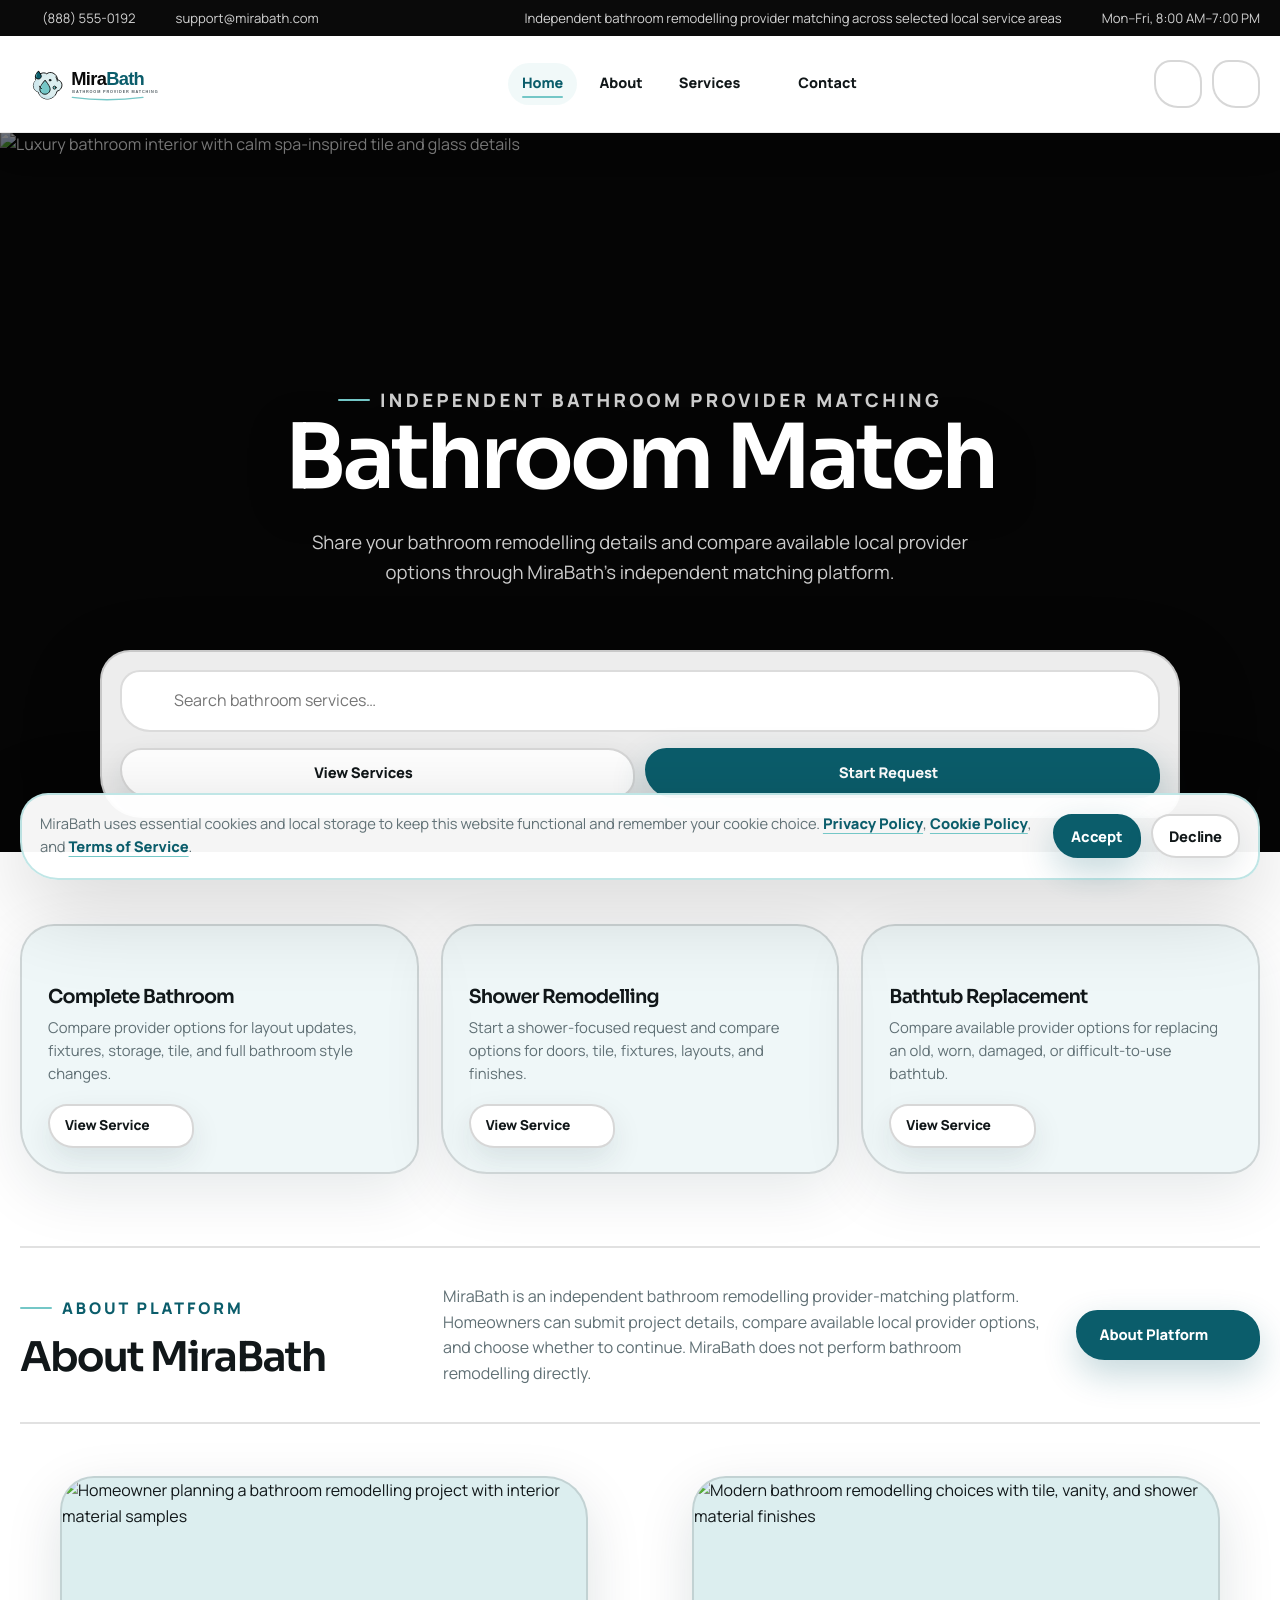
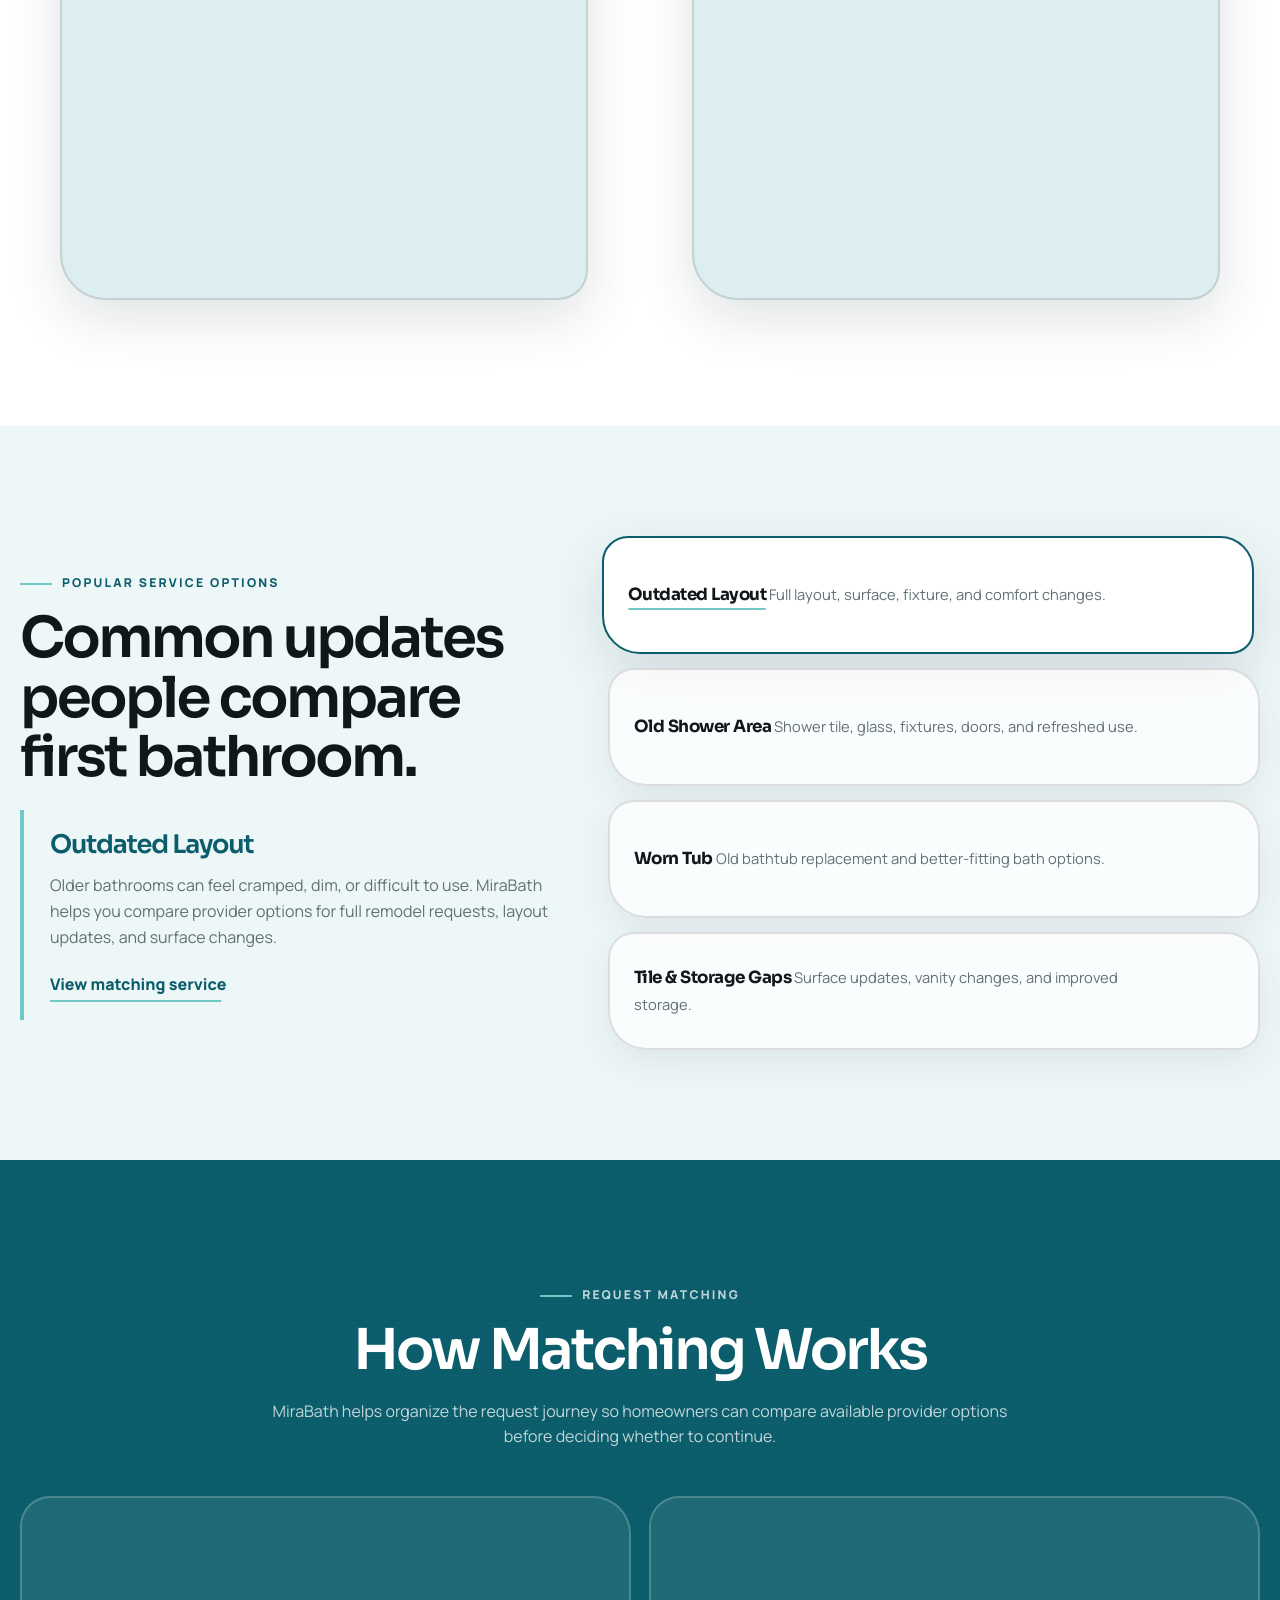
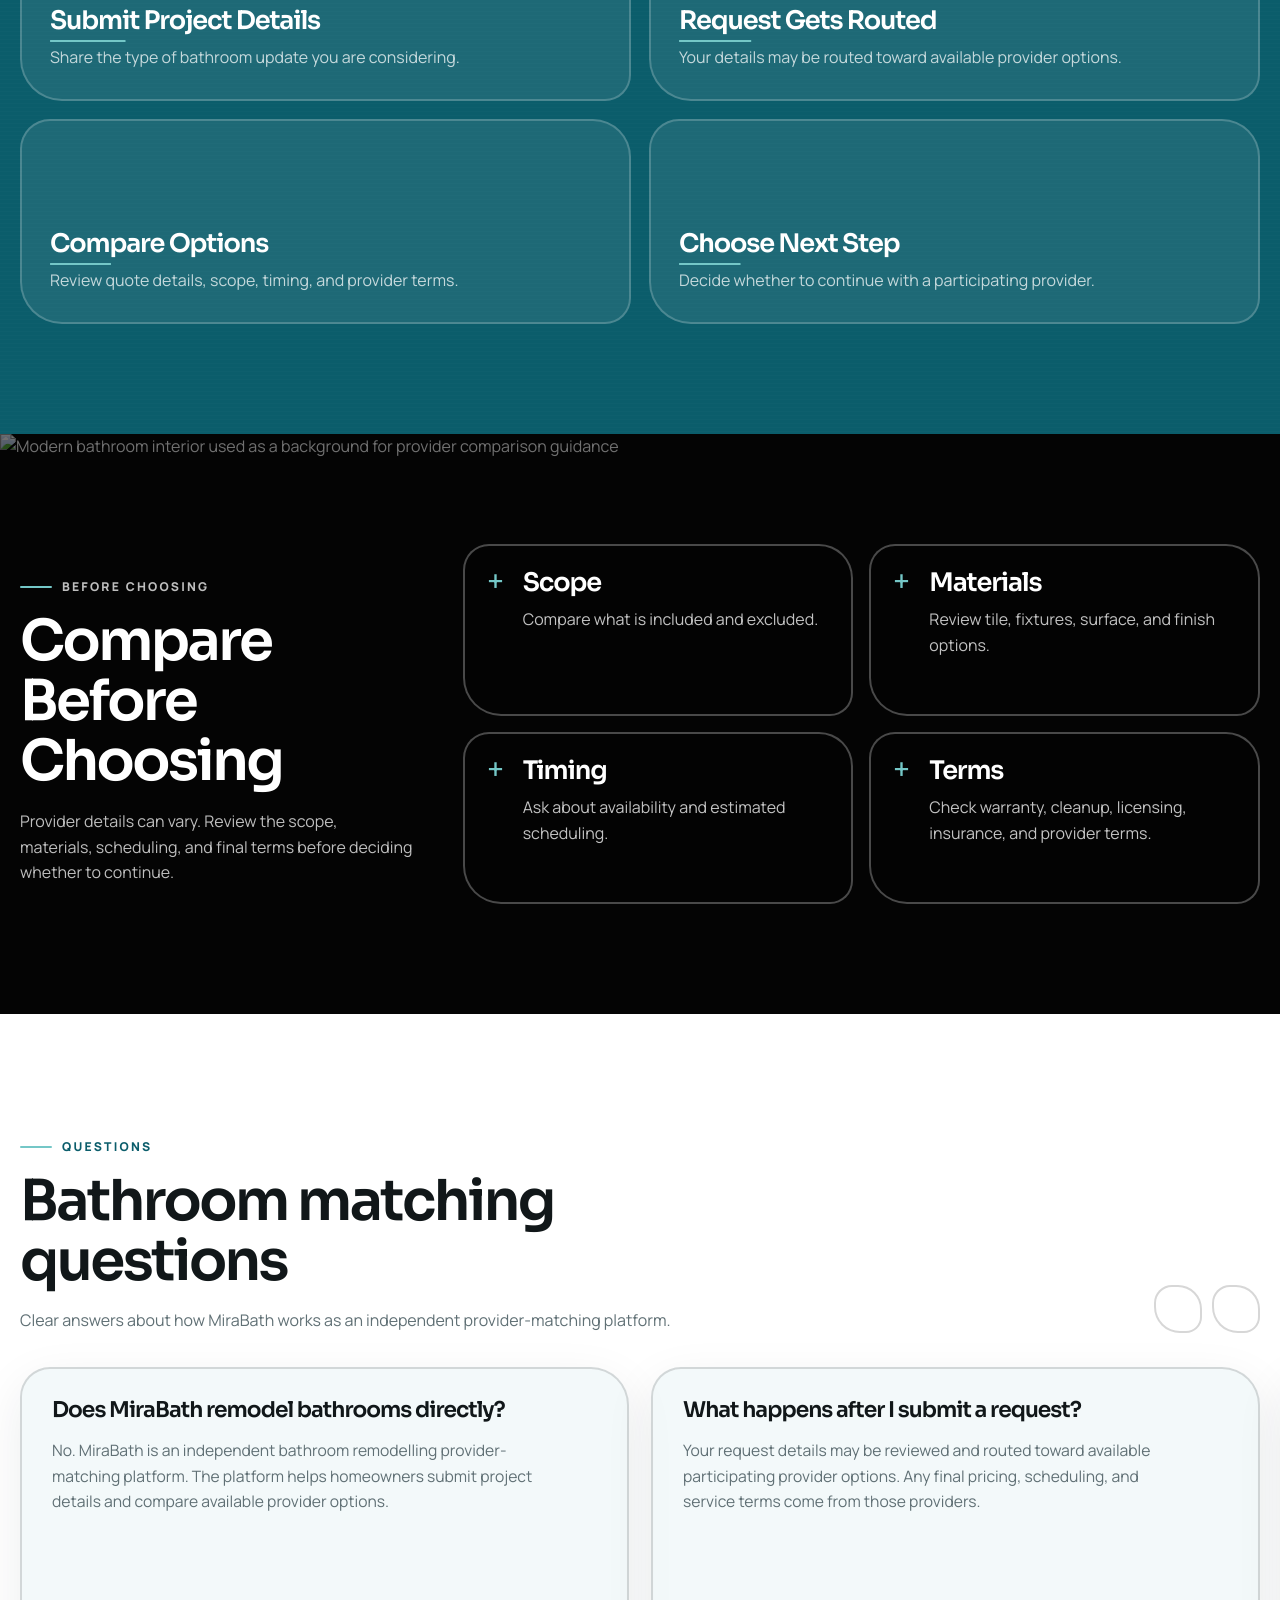
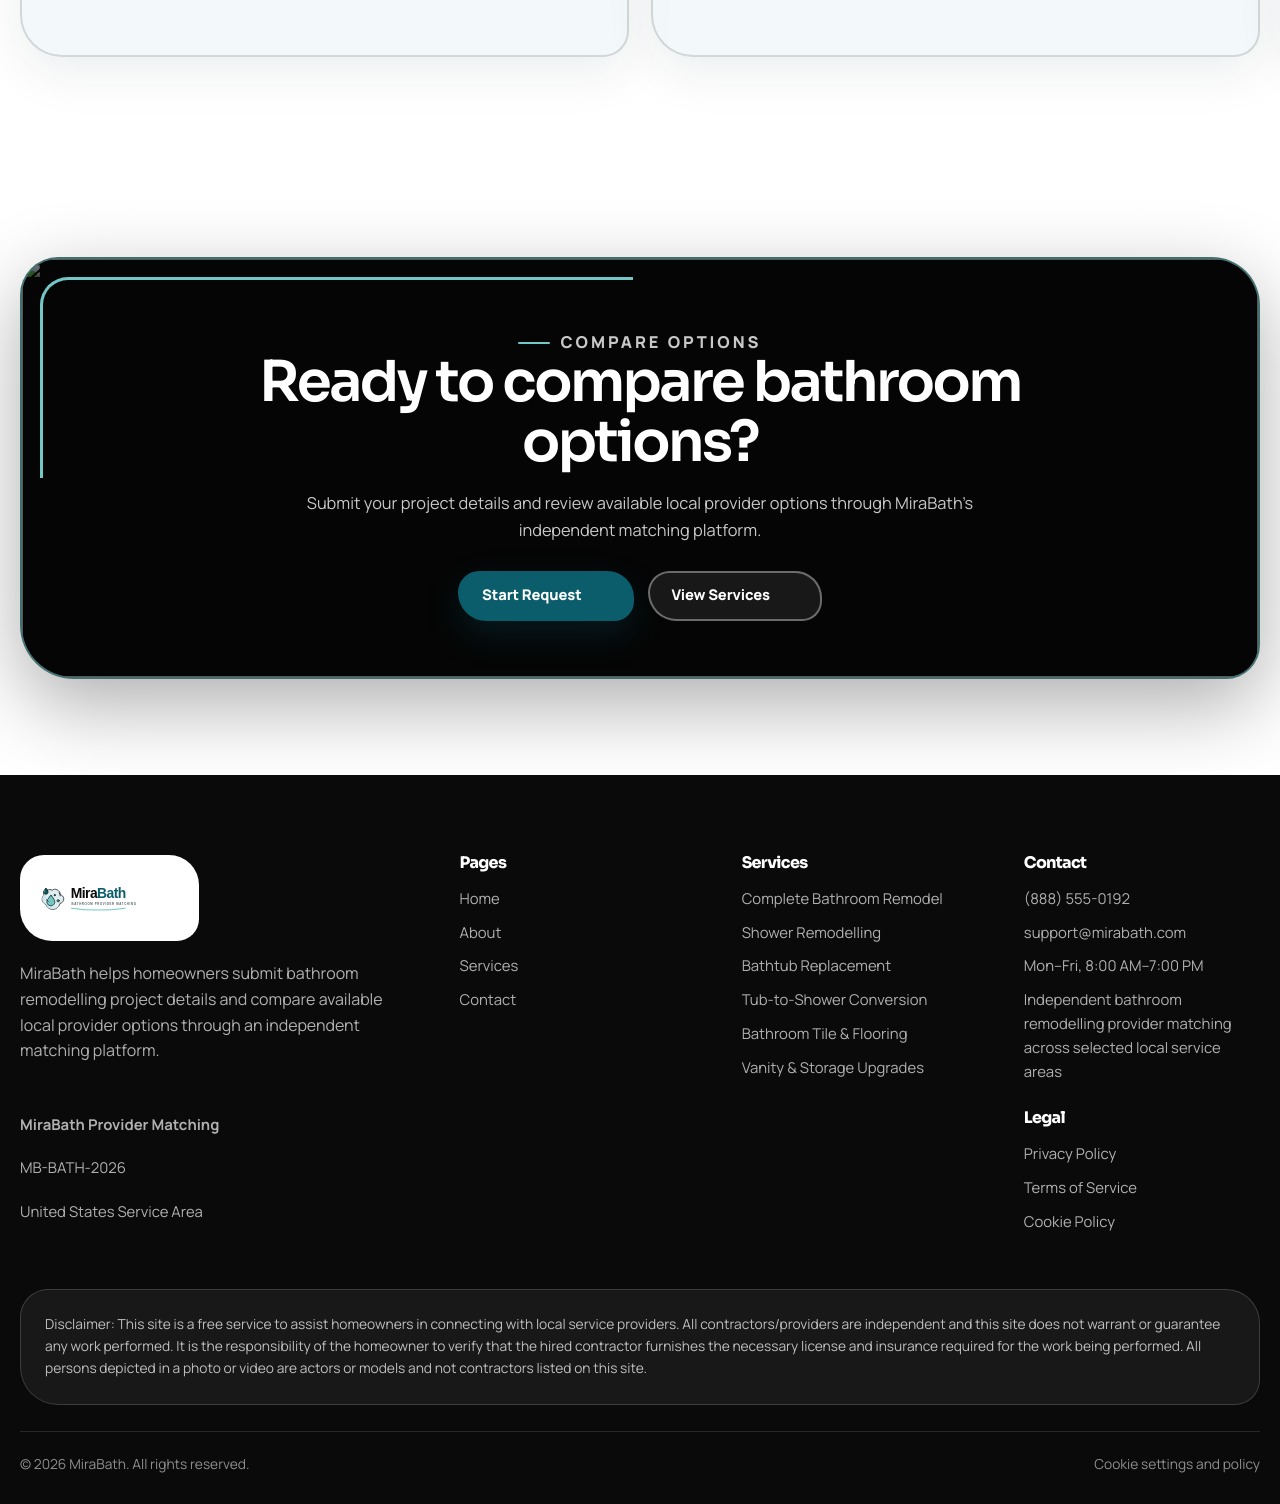
==== commit c638828e: "+" ====
--- a/index.html
+++ b/index.html
@@ -205,7 +205,7 @@
                         <div class="popular-problems__content" data-aos="fade-right">
                             <p class="section-kicker">POPULAR SERVICE OPTIONS</p>
                             <h2 id="popular-problems-title">
-                                Common bathroom updates people compare first
+                                Common updates people compare first bathroom.
                             </h2>
 
                             <div class="popular-problems__dynamic" aria-live="polite">
--- a/assets/css/home.css
+++ b/assets/css/home.css
@@ -1020,4 +1020,69 @@
     .home-search__actions {
         grid-template-columns: 1fr;
     }
+}
+
+/* =========================
+   PROJECT CATEGORIES HEIGHT FIX
+========================= */
+
+.project-categories {
+    padding-top: 72px;
+    padding-bottom: 72px;
+}
+
+.project-card {
+    aspect-ratio: auto !important;
+    min-height: 250px;
+    padding: 24px 26px;
+}
+
+.project-card__icon {
+    width: clamp(48px, 5vw, 66px);
+    height: clamp(48px, 5vw, 66px);
+    top: 22px;
+    right: 22px;
+}
+
+.project-card h2 {
+    max-width: 340px;
+    margin-bottom: 10px;
+    font-size: clamp(1.15rem, 1.5vw, 1.45rem);
+}
+
+.project-card p {
+    max-width: 330px;
+    margin-bottom: 18px;
+    font-size: 0.93rem;
+    line-height: 1.55;
+}
+
+.project-card .btn {
+    min-height: 42px;
+    padding: 11px 15px;
+    font-size: 0.86rem;
+}
+
+@media (max-width: 980px) {
+    .project-card {
+        min-height: 235px;
+    }
+}
+
+@media (max-width: 760px) {
+    .project-categories {
+        padding-top: 58px;
+        padding-bottom: 58px;
+    }
+
+    .project-card {
+        min-height: 220px;
+        padding: 22px;
+    }
+}
+
+@media (max-width: 480px) {
+    .project-card {
+        min-height: 210px;
+    }
 }
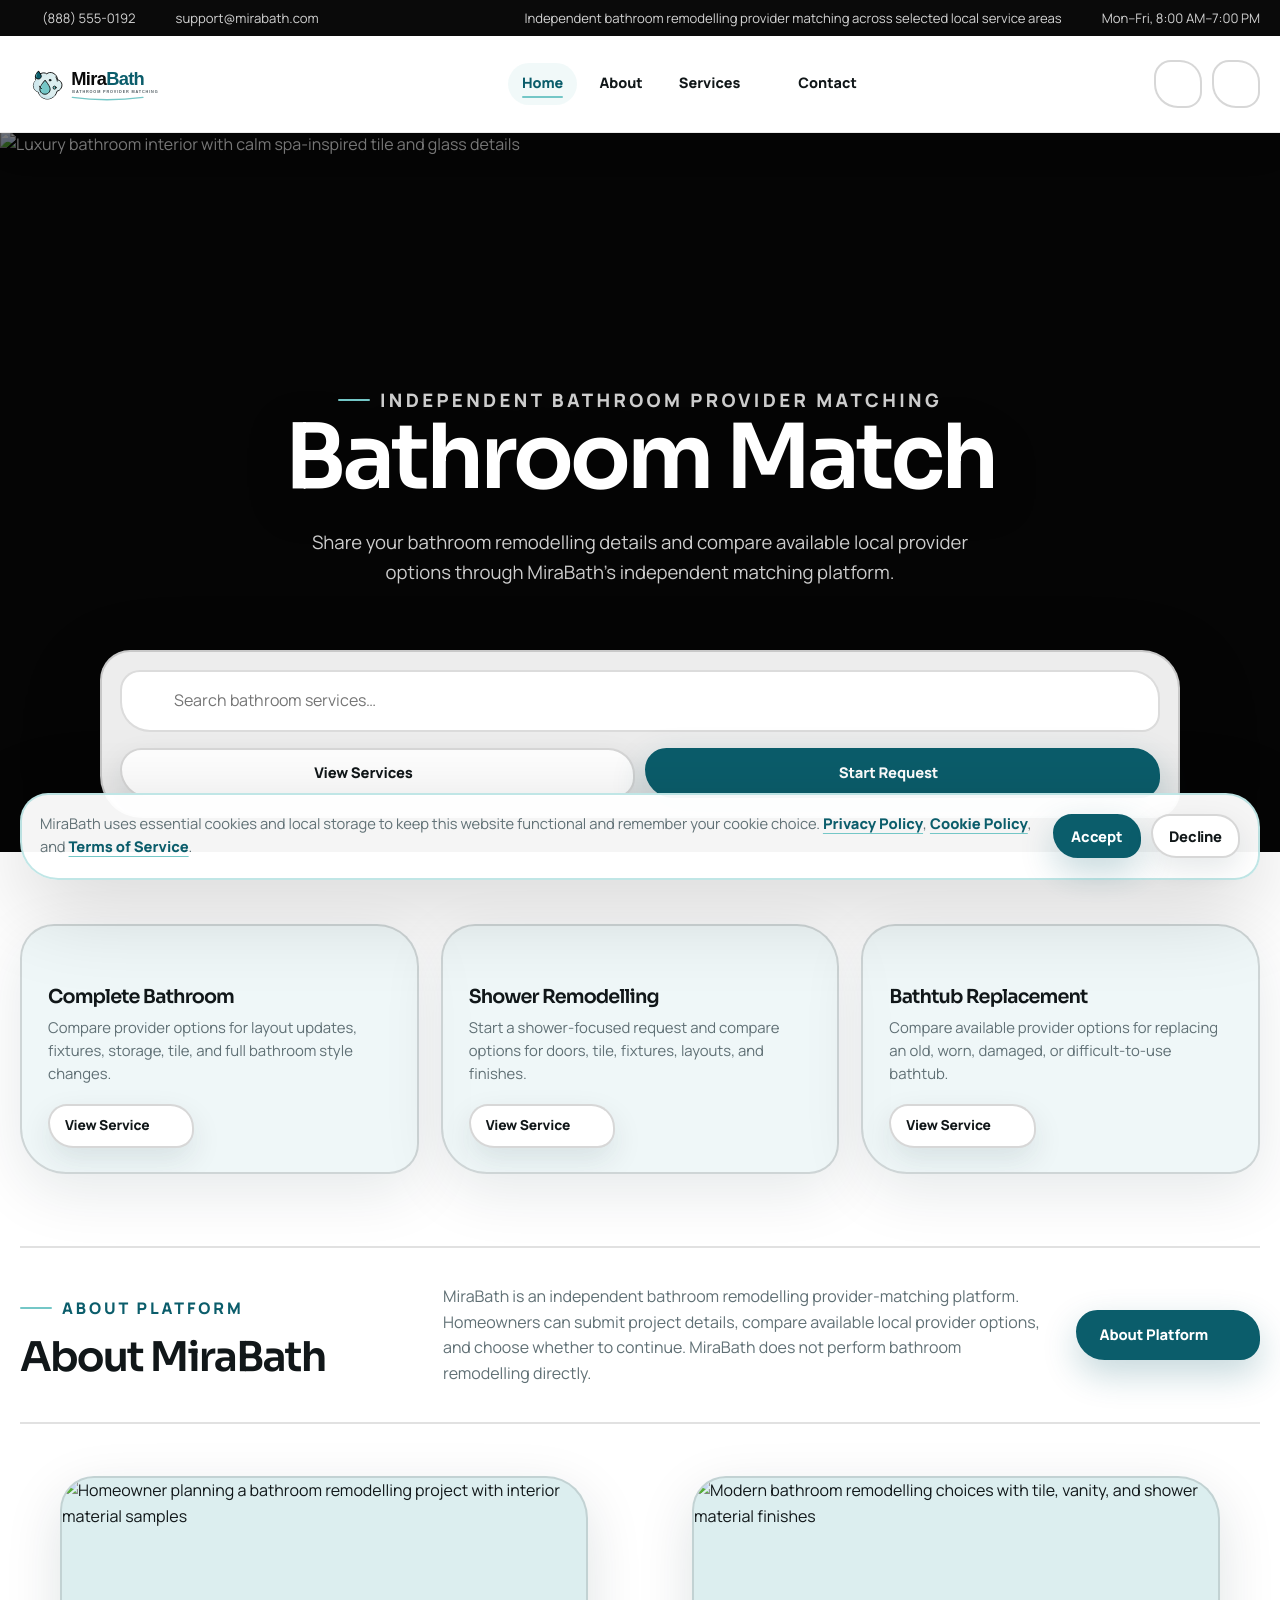
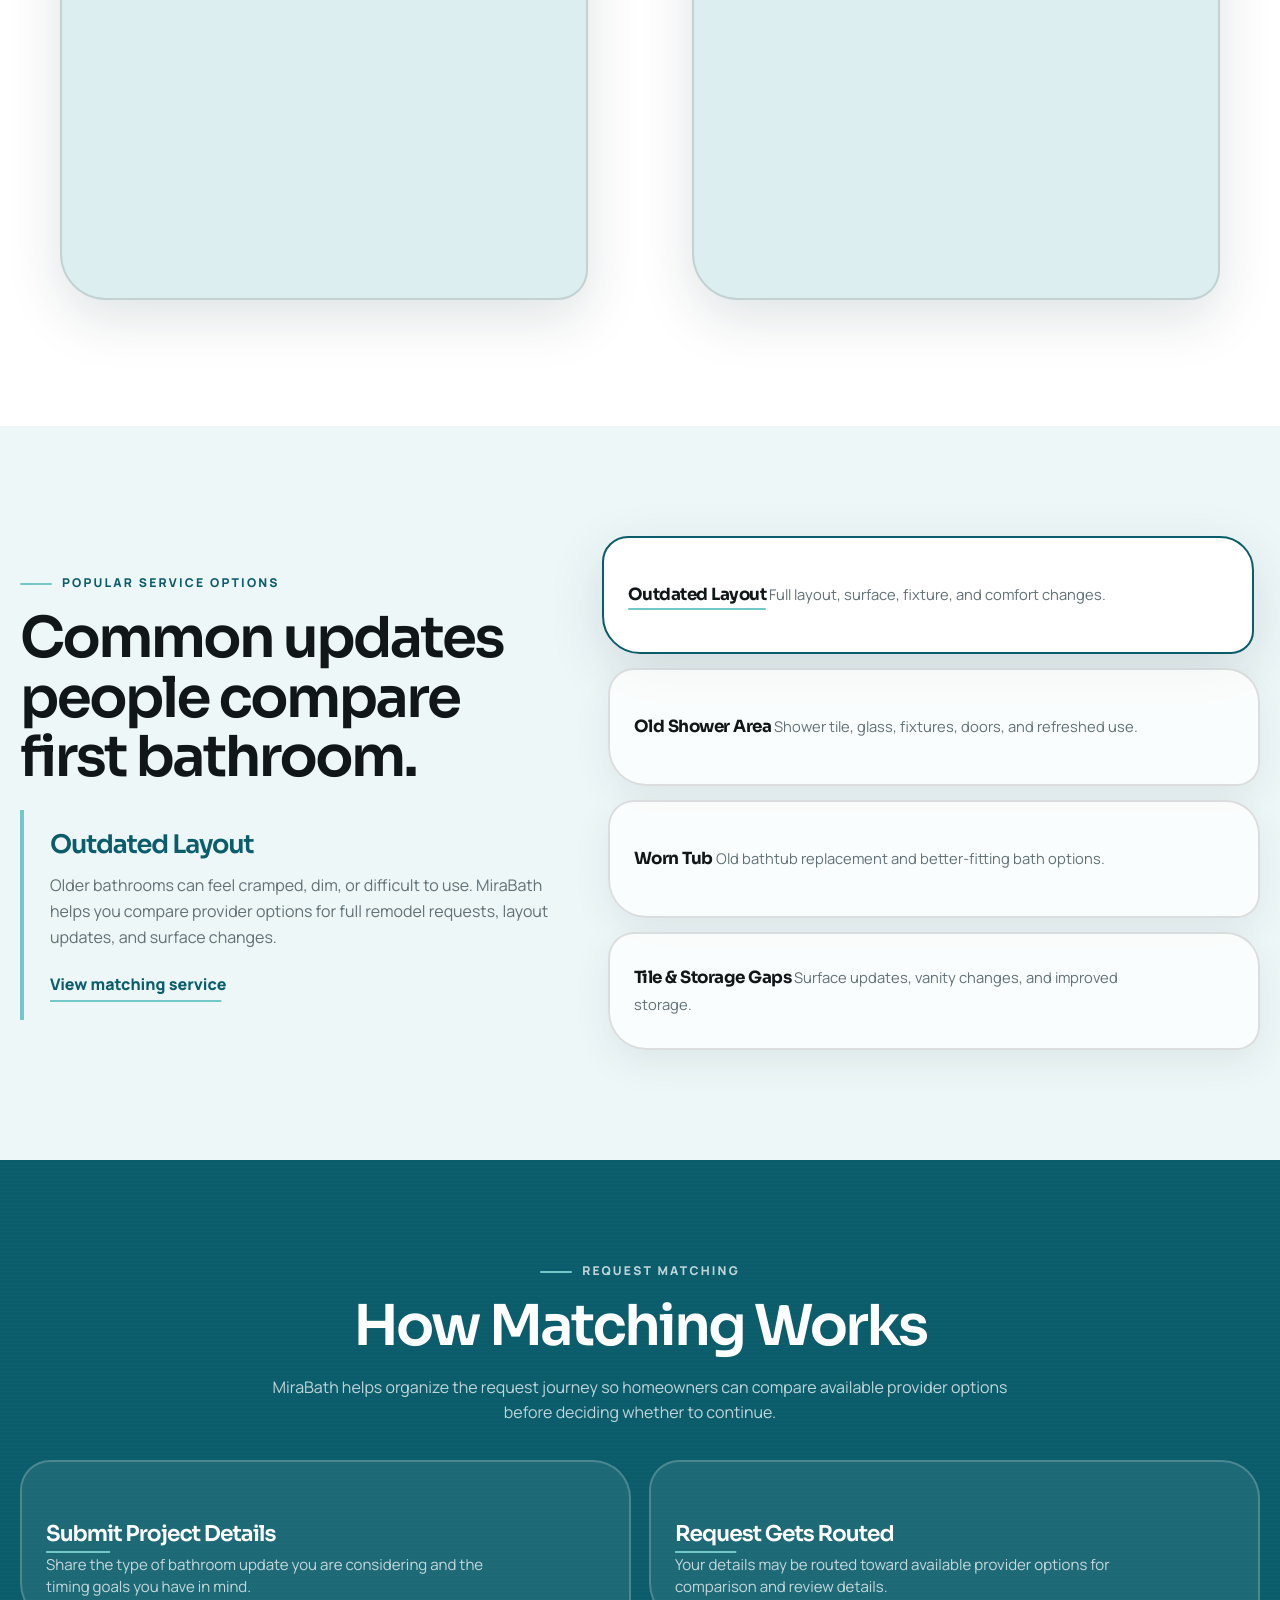
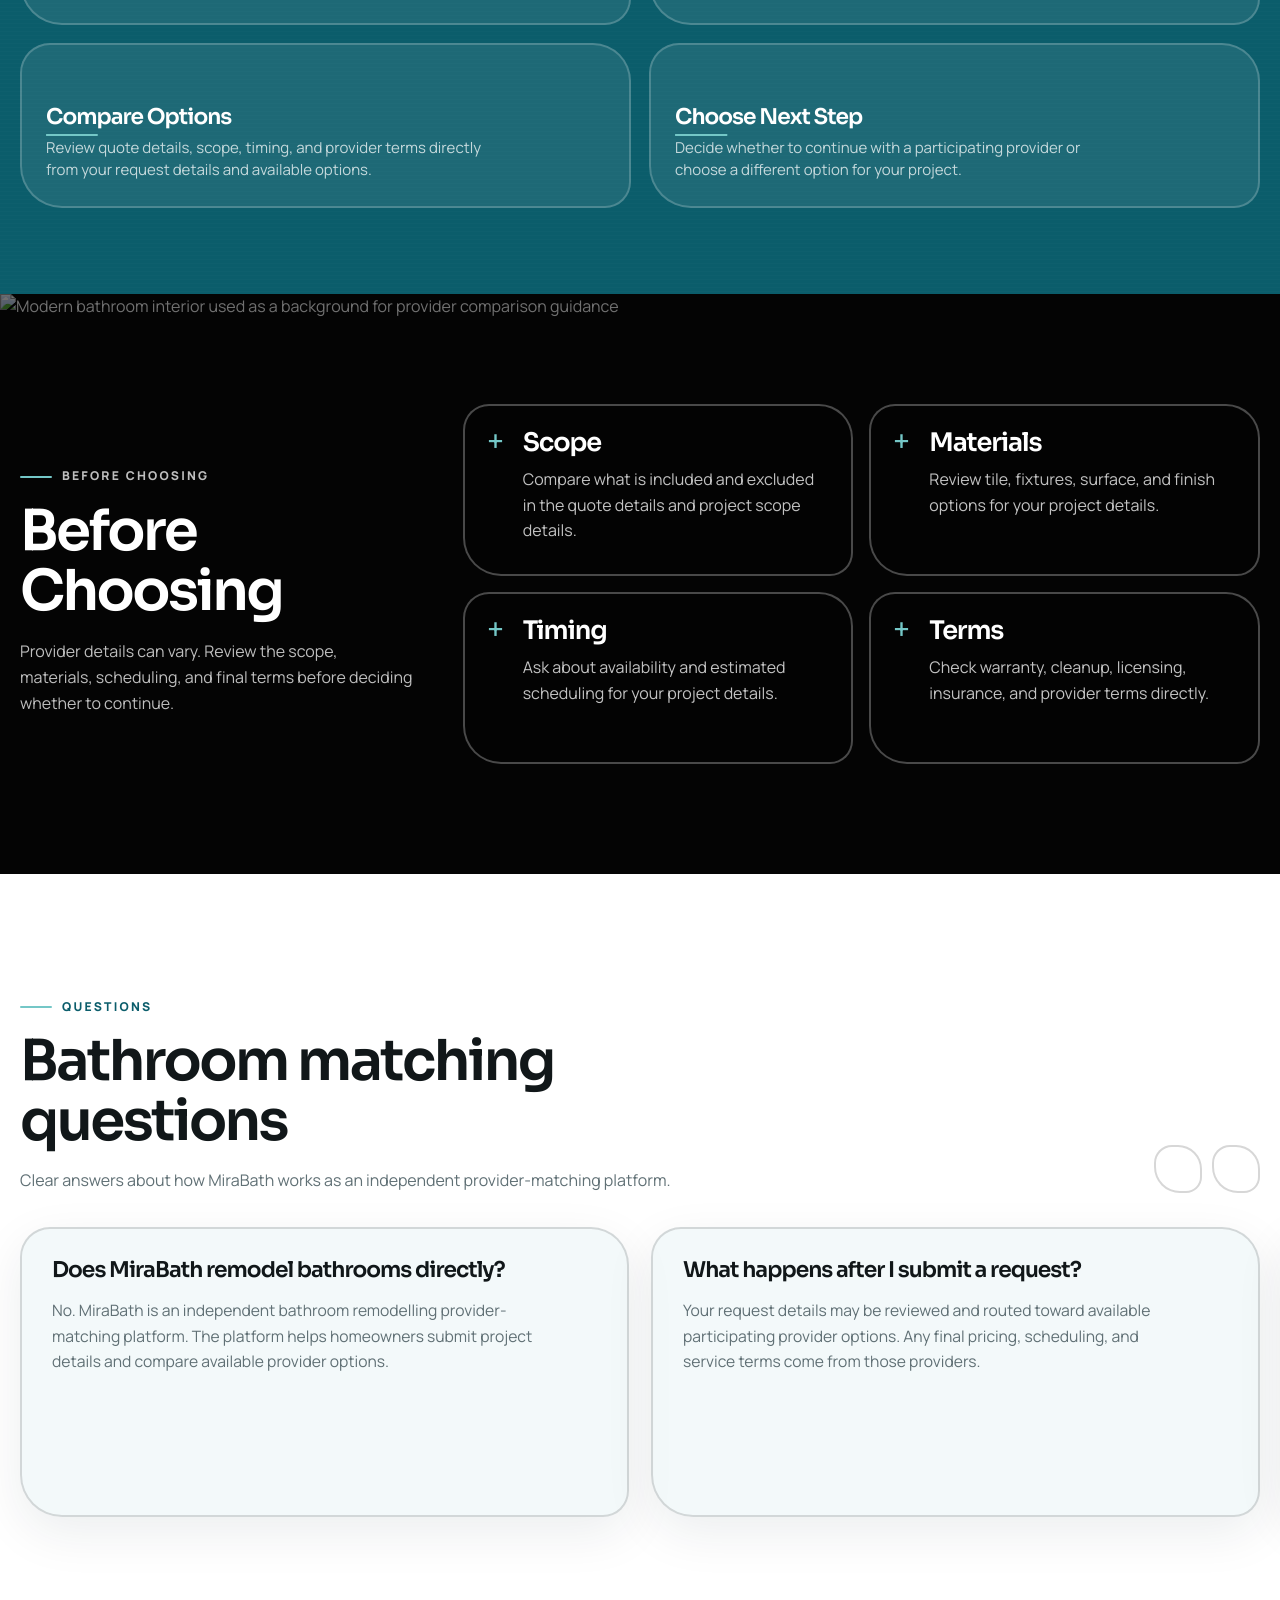
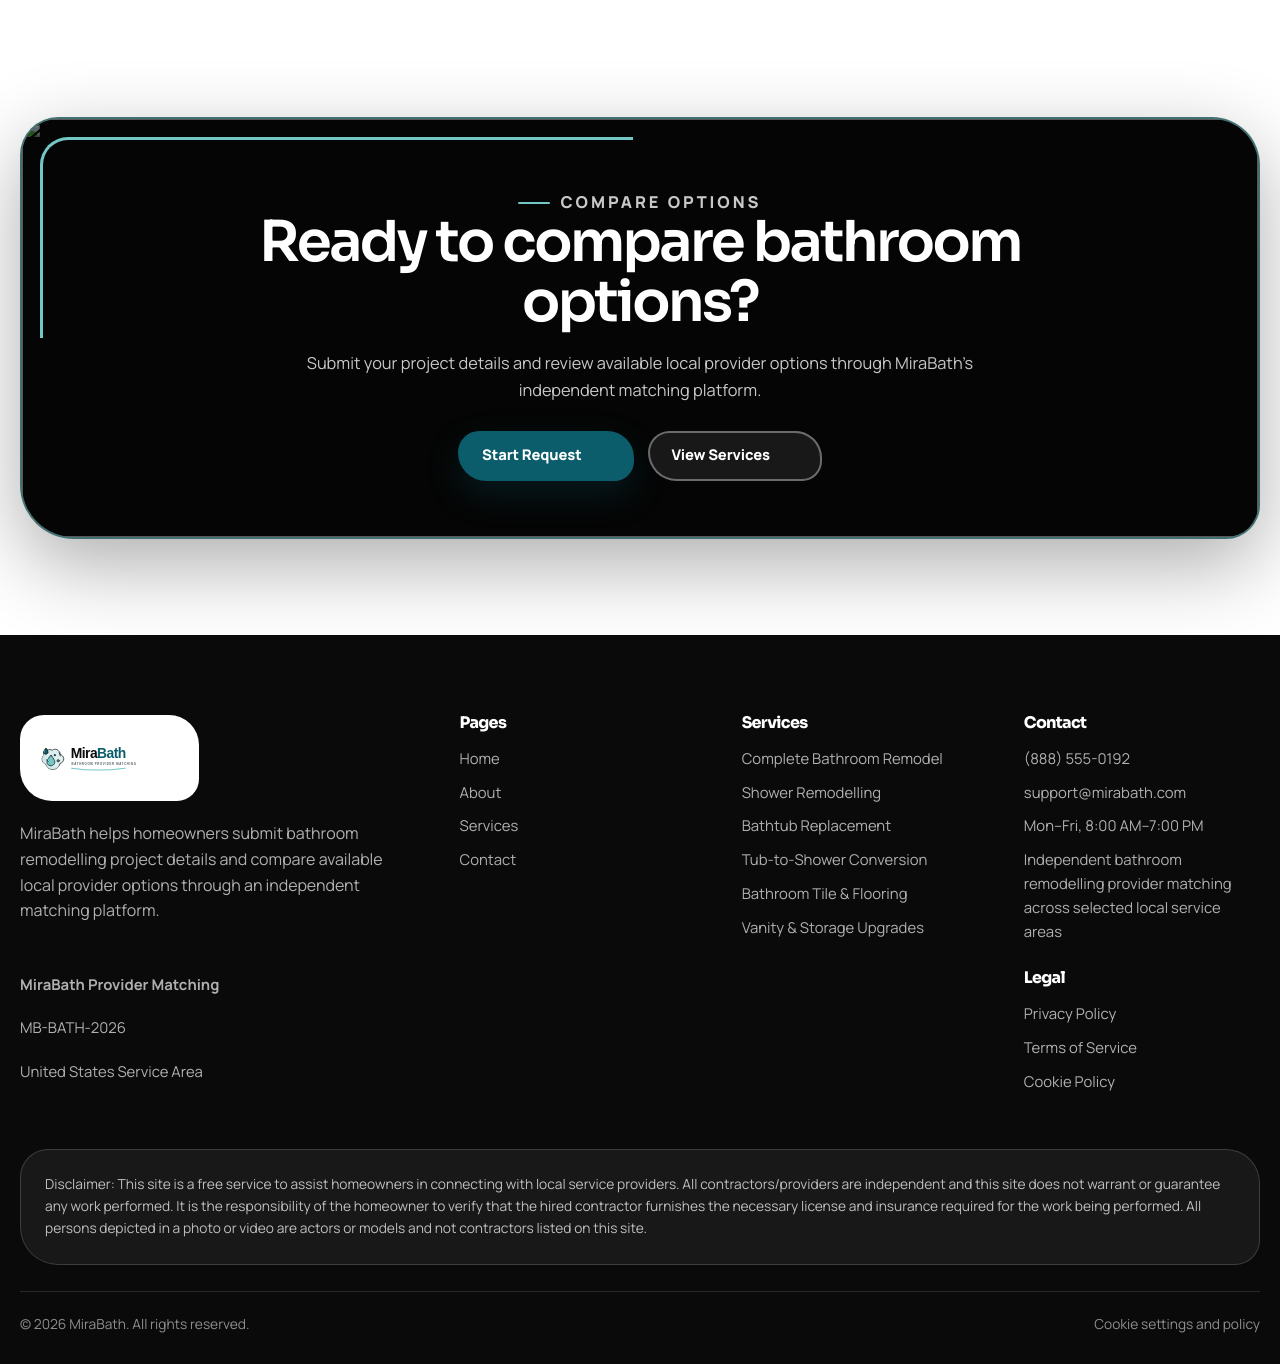
==== commit 0168f4cd: "+" ====
--- a/index.html
+++ b/index.html
@@ -285,25 +285,25 @@
                         <article class="matching-card shine-surface" data-aos="fade-up">
                             <i class="matching-card__icon" data-lucide="clipboard-list" aria-hidden="true"></i>
                             <h3>Submit Project Details</h3>
-                            <p>Share the type of bathroom update you are considering.</p>
+                            <p>Share the type of bathroom update you are considering and the timing goals you have in mind.</p>
                         </article>
 
                         <article class="matching-card shine-surface" data-aos="fade-up" data-aos-delay="80">
                             <i class="matching-card__icon" data-lucide="route" aria-hidden="true"></i>
                             <h3>Request Gets Routed</h3>
-                            <p>Your details may be routed toward available provider options.</p>
+                            <p>Your details may be routed toward available provider options for comparison and review details.</p>
                         </article>
 
                         <article class="matching-card shine-surface" data-aos="fade-up" data-aos-delay="160">
                             <i class="matching-card__icon" data-lucide="search-check" aria-hidden="true"></i>
                             <h3>Compare Options</h3>
-                            <p>Review quote details, scope, timing, and provider terms.</p>
+                            <p>Review quote details, scope, timing, and provider terms directly from your request details and available options.</p>
                         </article>
 
                         <article class="matching-card shine-surface" data-aos="fade-up" data-aos-delay="240">
                             <i class="matching-card__icon" data-lucide="badge-check" aria-hidden="true"></i>
                             <h3>Choose Next Step</h3>
-                            <p>Decide whether to continue with a participating provider.</p>
+                            <p>Decide whether to continue with a participating provider or choose a different option for your project.</p>
                         </article>
                     </div>
                 </div>
@@ -321,7 +321,7 @@
                     <div class="compare-before__inner">
                         <div class="compare-before__heading" data-aos="fade-right">
                             <p class="section-kicker section-kicker--light">BEFORE CHOOSING</p>
-                            <h2 id="compare-before-title">Compare Before Choosing</h2>
+                            <h2 id="compare-before-title">Before Choosing</h2>
                             <p>
                                 Provider details can vary. Review the scope, materials, scheduling, and final terms
                                 before deciding whether to continue.
@@ -331,22 +331,22 @@
                         <div class="compare-before__cards">
                             <article class="compare-card" data-aos="fade-up">
                                 <h3>Scope</h3>
-                                <p>Compare what is included and excluded.</p>
+                                <p>Compare what is included and excluded in the quote details and project scope details.</p>
                             </article>
 
                             <article class="compare-card" data-aos="fade-up" data-aos-delay="80">
                                 <h3>Materials</h3>
-                                <p>Review tile, fixtures, surface, and finish options.</p>
+                                <p>Review tile, fixtures, surface, and finish options for your project details.</p>
                             </article>
 
                             <article class="compare-card" data-aos="fade-up" data-aos-delay="160">
                                 <h3>Timing</h3>
-                                <p>Ask about availability and estimated scheduling.</p>
+                                <p>Ask about availability and estimated scheduling for your project details.</p>
                             </article>
 
                             <article class="compare-card" data-aos="fade-up" data-aos-delay="240">
                                 <h3>Terms</h3>
-                                <p>Check warranty, cleanup, licensing, insurance, and provider terms.</p>
+                                <p>Check warranty, cleanup, licensing, insurance, and provider terms directly.</p>
                             </article>
                         </div>
                     </div>
--- a/assets/css/home.css
+++ b/assets/css/home.css
@@ -1085,4 +1085,56 @@
     .project-card {
         min-height: 210px;
     }
+}
+
+/* =========================
+   MATCHING WORKS CARD HEIGHT FIX
+========================= */
+
+.matching-works {
+    padding-top: 86px;
+    padding-bottom: 86px;
+}
+
+.matching-works__head {
+    margin-bottom: 34px;
+}
+
+.matching-card {
+    min-height: 165px;
+    padding: 24px 84px 24px 24px;
+}
+
+.matching-card__icon {
+    width: 46px;
+    height: 46px;
+    top: 24px;
+    right: 24px;
+}
+
+.matching-card h3 {
+    margin-bottom: 8px;
+    font-size: clamp(1.15rem, 1.7vw, 1.55rem);
+}
+
+.matching-card p {
+    font-size: 0.94rem;
+    line-height: 1.5;
+}
+
+@media (max-width: 760px) {
+    .matching-works {
+        padding-top: 68px;
+        padding-bottom: 68px;
+    }
+
+    .matching-card {
+        min-height: 150px;
+        padding: 22px 74px 22px 22px;
+    }
+
+    .matching-card__icon {
+        width: 40px;
+        height: 40px;
+    }
 }
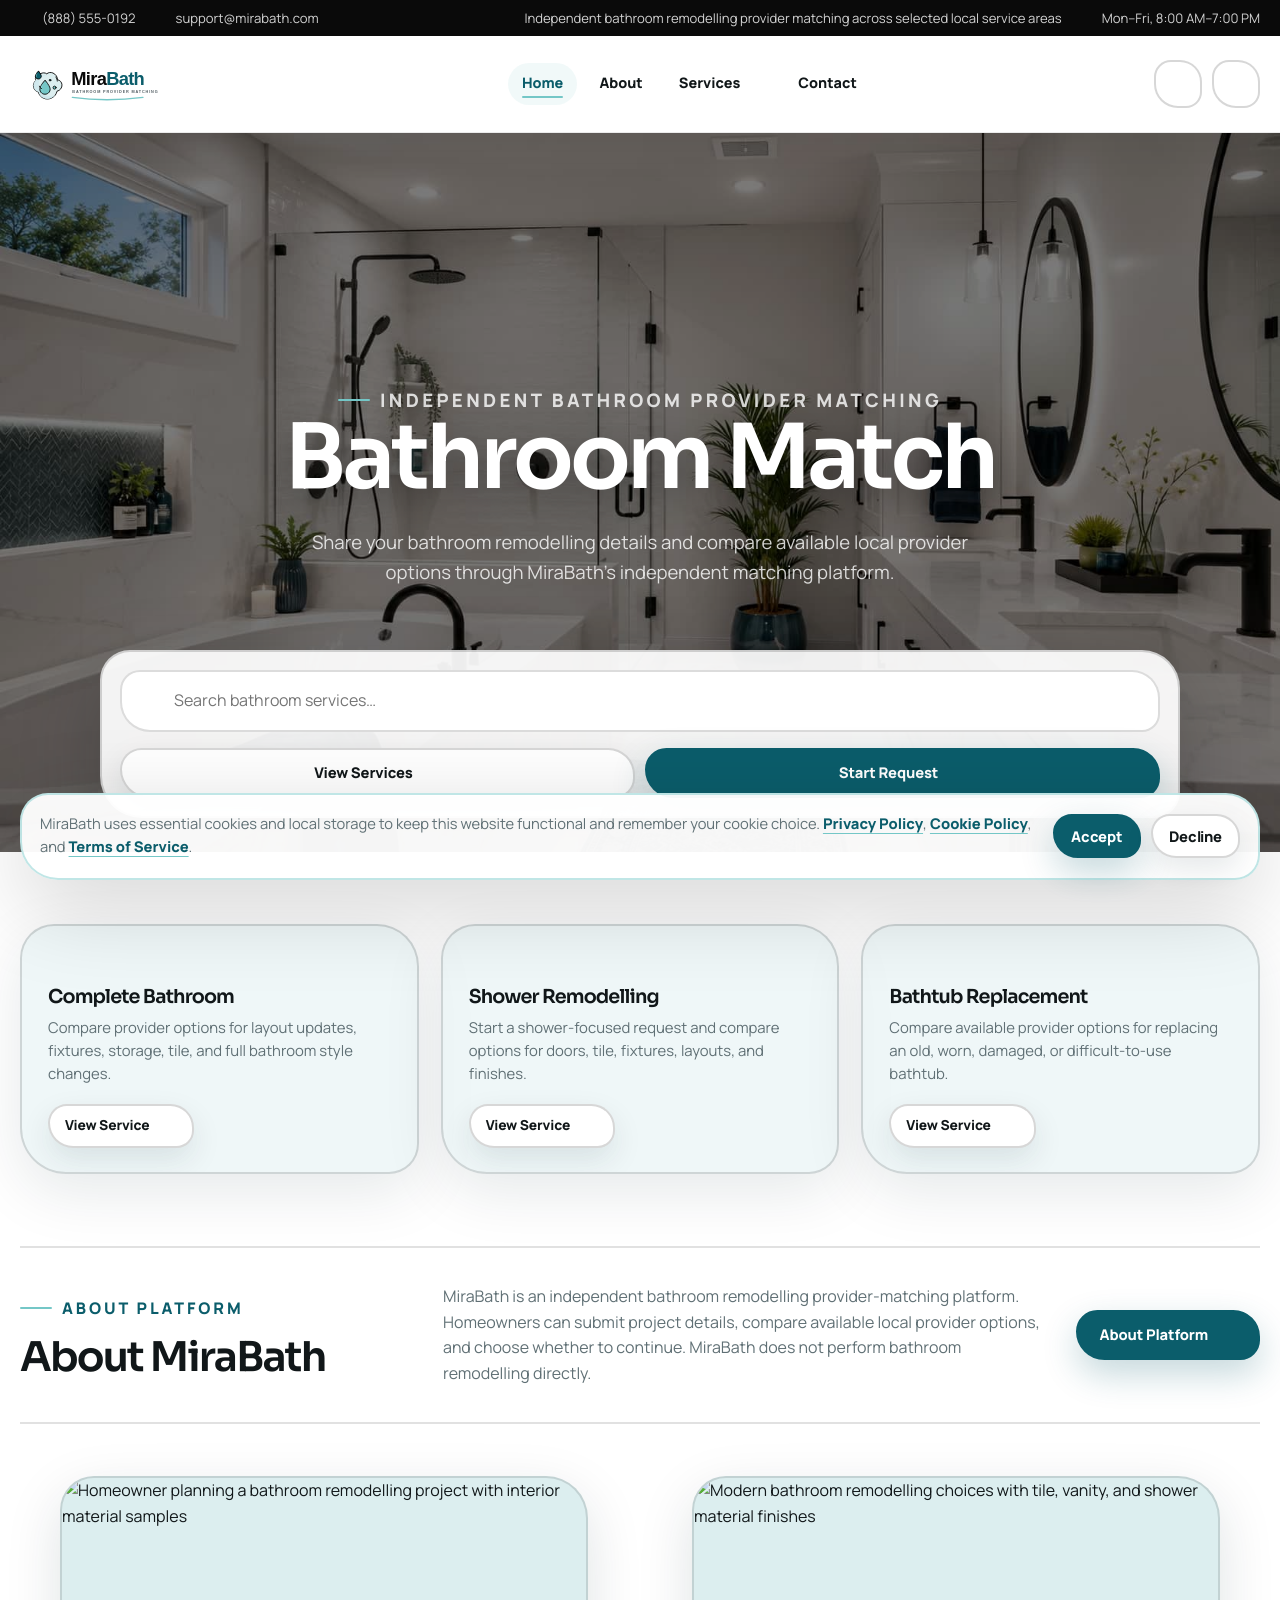
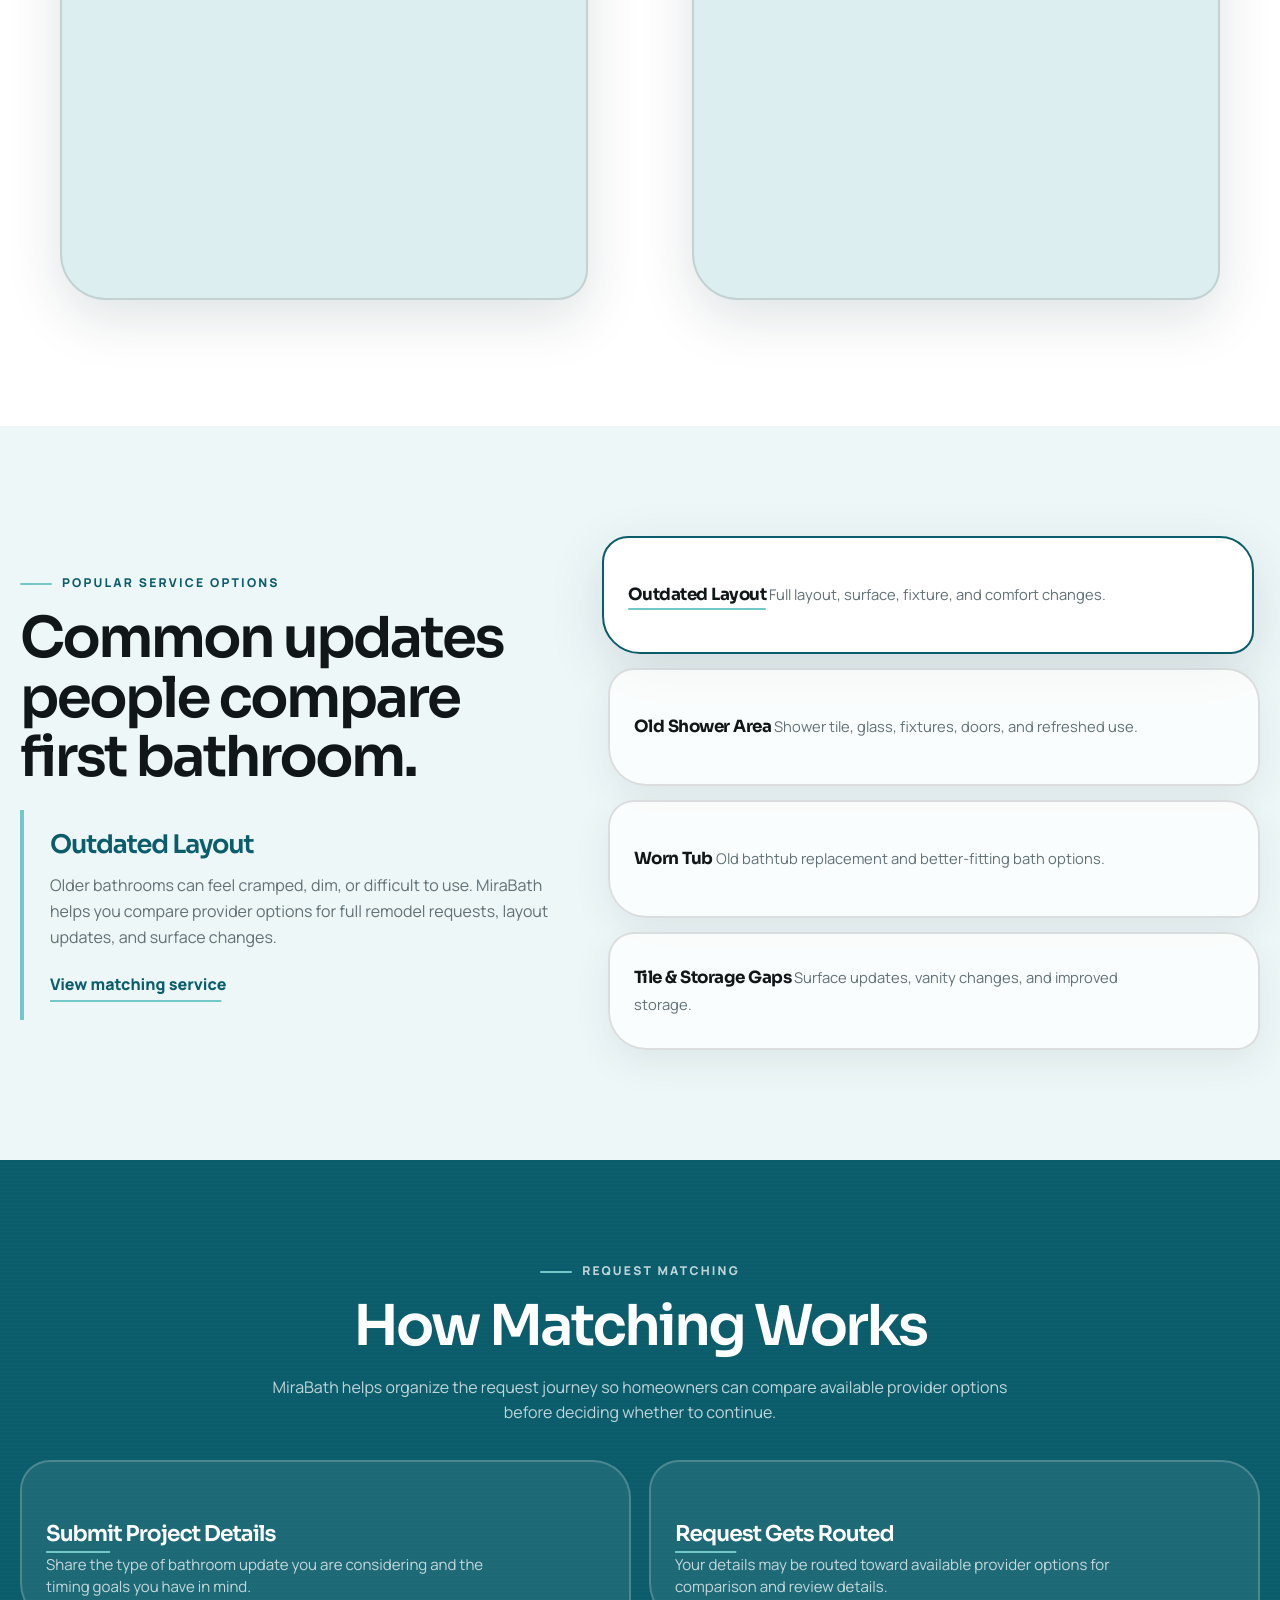
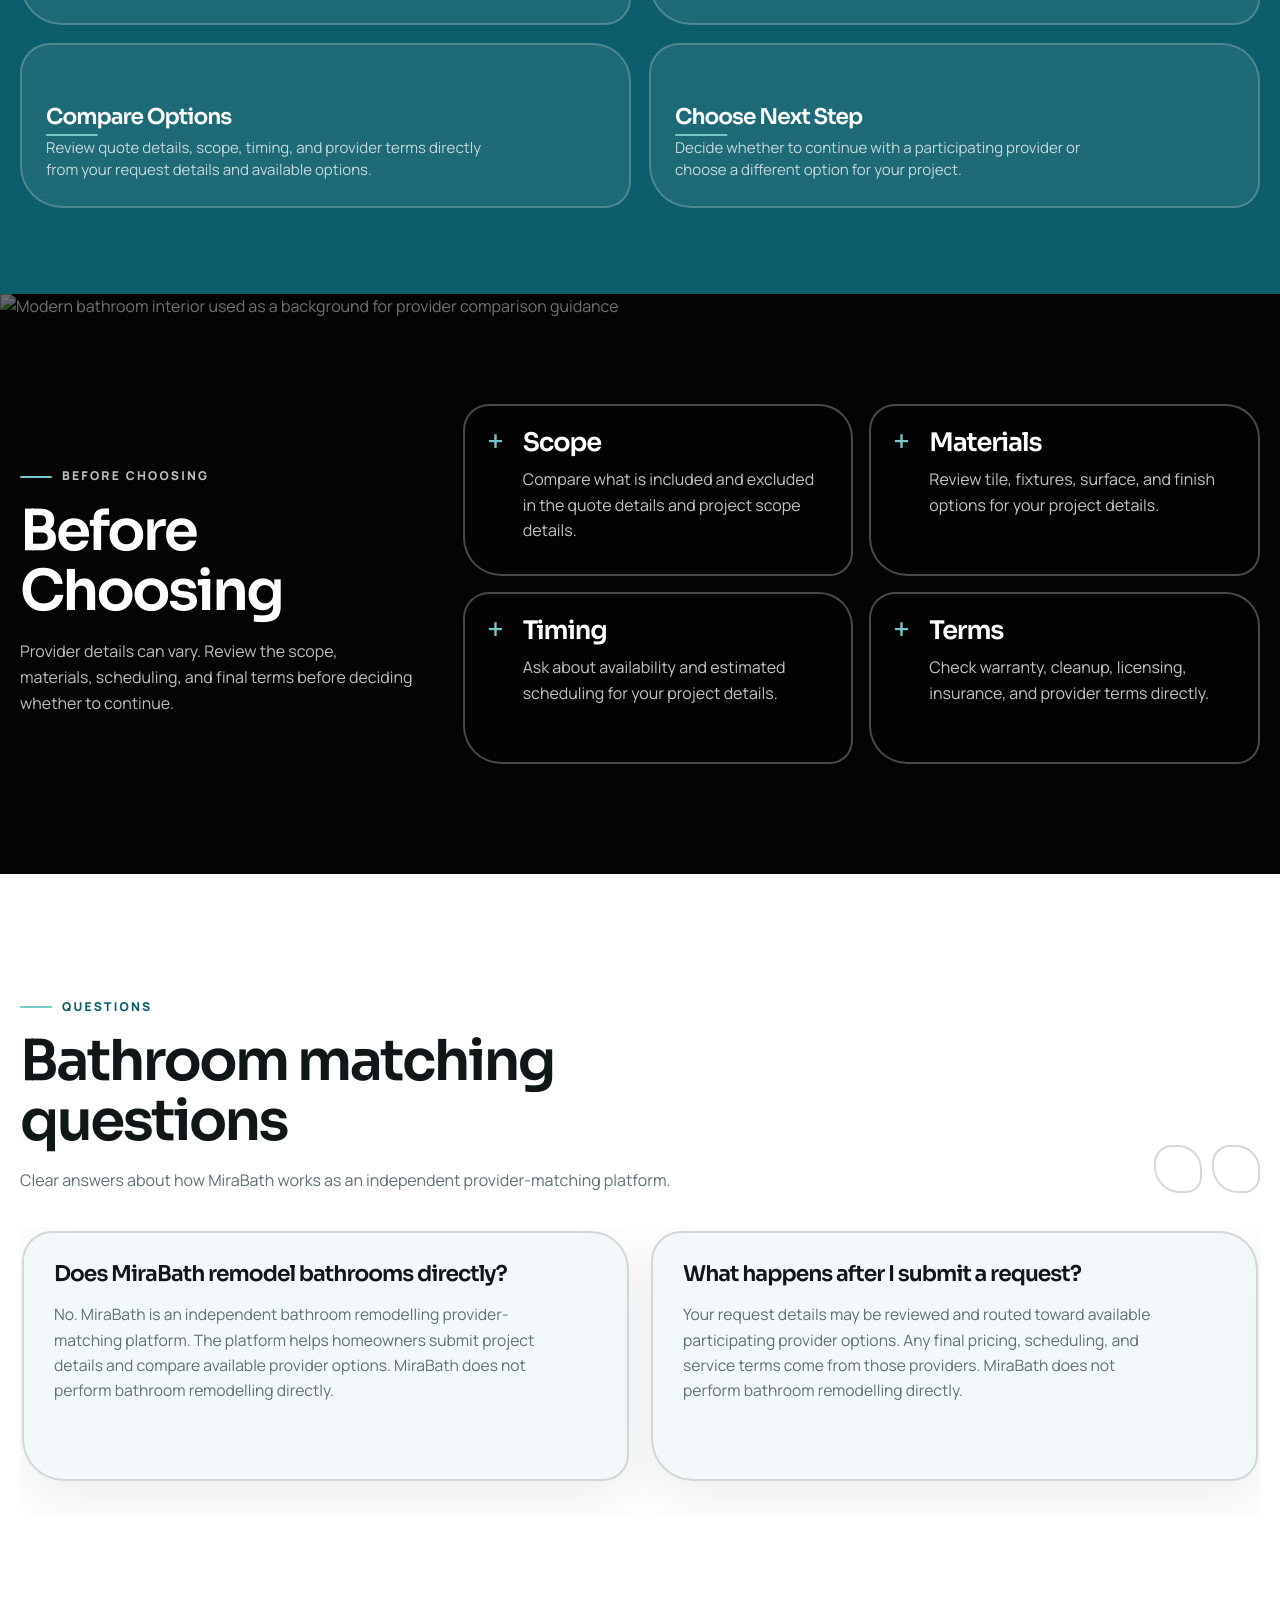
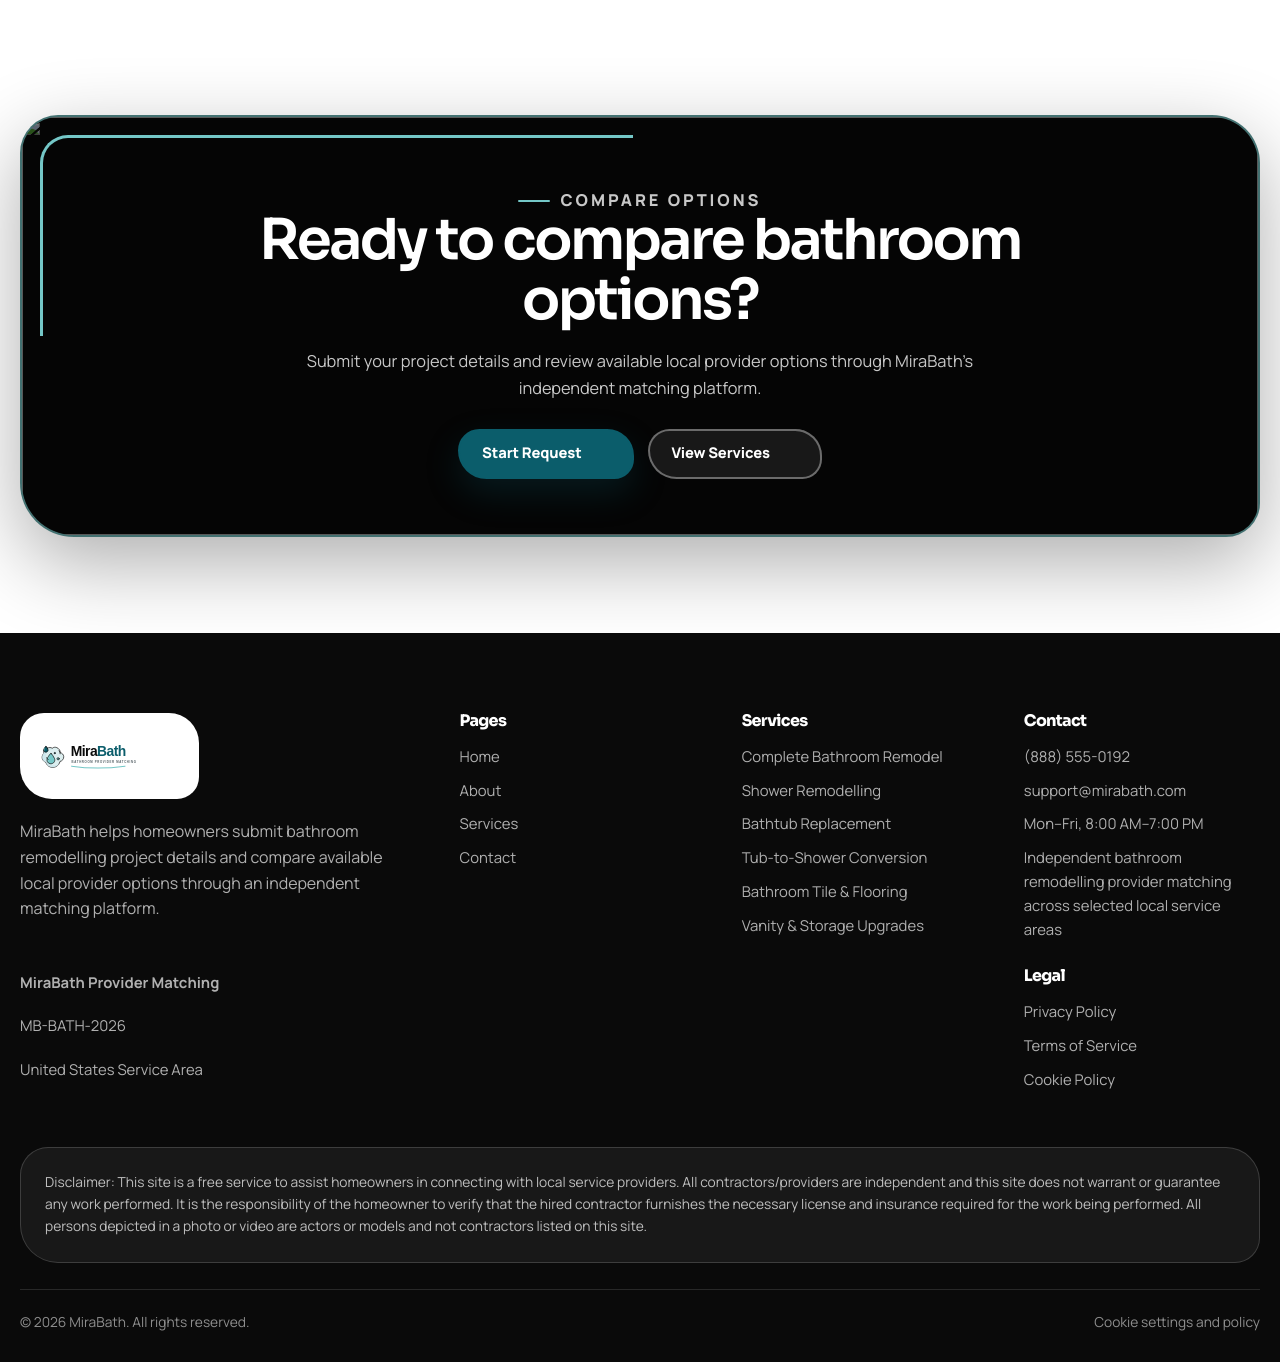
==== commit 2a799eed: "+" ====
--- a/index.html
+++ b/index.html
@@ -385,7 +385,7 @@
                                 <p>
                                     No. MiraBath is an independent bathroom remodelling provider-matching platform. The
                                     platform helps homeowners submit project details and compare available provider
-                                    options.
+                                    options. MiraBath does not perform bathroom remodelling directly.
                                 </p>
                             </article>
 
@@ -395,7 +395,7 @@
                                 <p>
                                     Your request details may be reviewed and routed toward available participating
                                     provider options. Any final pricing, scheduling, and service terms come from those
-                                    providers.
+                                    providers. MiraBath does not perform bathroom remodelling directly.
                                 </p>
                             </article>
 
@@ -404,7 +404,8 @@
                                 <h3>Can I compare more than one provider?</h3>
                                 <p>
                                     Where available, you may review more than one provider option and decide whether to
-                                    continue with a participating provider.
+                                    continue with a participating provider. MiraBath does not perform bathroom
+                                    remodelling directly.
                                 </p>
                             </article>
 
@@ -413,7 +414,8 @@
                                 <h3>What affects bathroom remodelling pricing?</h3>
                                 <p>
                                     Pricing can depend on scope, bathroom size, materials, layout complexity, timing,
-                                    provider availability, and final provider terms.
+                                    provider availability, and final provider terms. MiraBath does not perform bathroom
+                                    remodelling directly.
                                 </p>
                             </article>
 
@@ -422,7 +424,8 @@
                                 <h3>Should I verify licensing and insurance?</h3>
                                 <p>
                                     Yes. Homeowners are responsible for verifying that any hired provider has the
-                                    required license and insurance for the work being performed.
+                                    required license and insurance for the work being performed. MiraBath does not
+                                    perform bathroom remodelling directly.
                                 </p>
                             </article>
 
@@ -431,7 +434,8 @@
                                 <h3>Does submitting a request create a service agreement?</h3>
                                 <p>
                                     No. Submitting a request through MiraBath does not create a service agreement. Any
-                                    agreement is made separately between the homeowner and provider.
+                                    agreement is made separately between the homeowner and provider. MiraBath does not
+                                    perform bathroom remodelling directly.
                                 </p>
                             </article>
                         </div>
--- a/assets/css/home.css
+++ b/assets/css/home.css
@@ -724,7 +724,10 @@
 }
 
 .home-faq__slider {
-    overflow: visible;
+    width: 100%;
+    max-width: 100%;
+    overflow: hidden !important;
+    padding: 4px 2px 34px;
 }
 
 .home-faq-card {
@@ -1137,4 +1140,55 @@
         width: 40px;
         height: 40px;
     }
+}
+
+/* =========================
+   HOME FAQ SWIPER CONTAINER FIX
+========================= */
+
+.home-faq {
+    overflow: hidden;
+}
+
+.home-faq .container-wide {
+    overflow: hidden;
+}
+
+.home-faq__slider {
+    width: 100%;
+    max-width: 100%;
+    overflow: hidden !important;
+}
+
+.home-faq__slider .swiper-wrapper {
+    align-items: stretch;
+}
+
+.home-faq__slider .swiper-slide {
+    height: auto;
+    max-width: 100%;
+}
+
+.home-faq-card {
+    width: 100%;
+    height: 100%;
+    box-sizing: border-box;
+}
+
+/* desktop + tablet: 2 cards */
+@media (min-width: 681px) {
+    .home-faq-card {
+        min-height: 250px;
+    }
+}
+
+/* mobile: 1 card */
+@media (max-width: 680px) {
+    .home-faq__slider {
+        padding-bottom: 26px;
+    }
+
+    .home-faq-card {
+        min-height: 245px;
+    }
 }
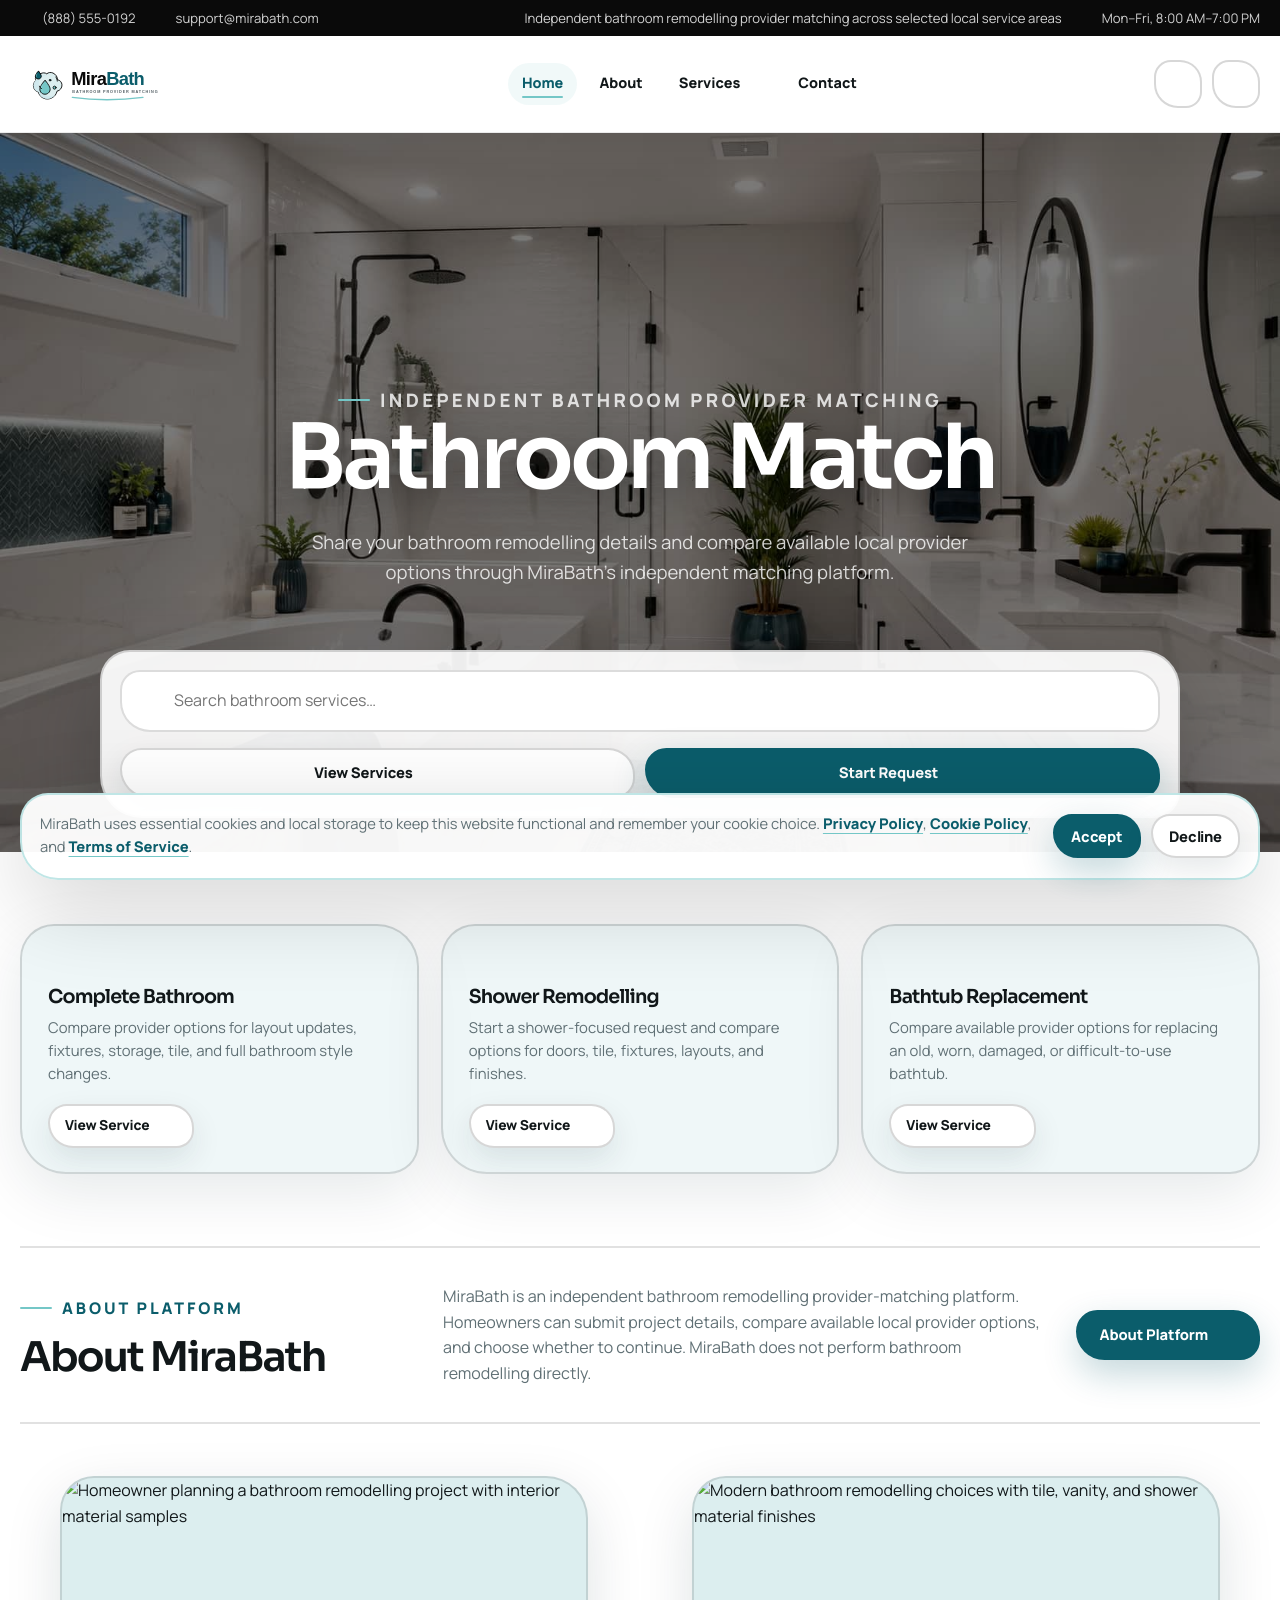
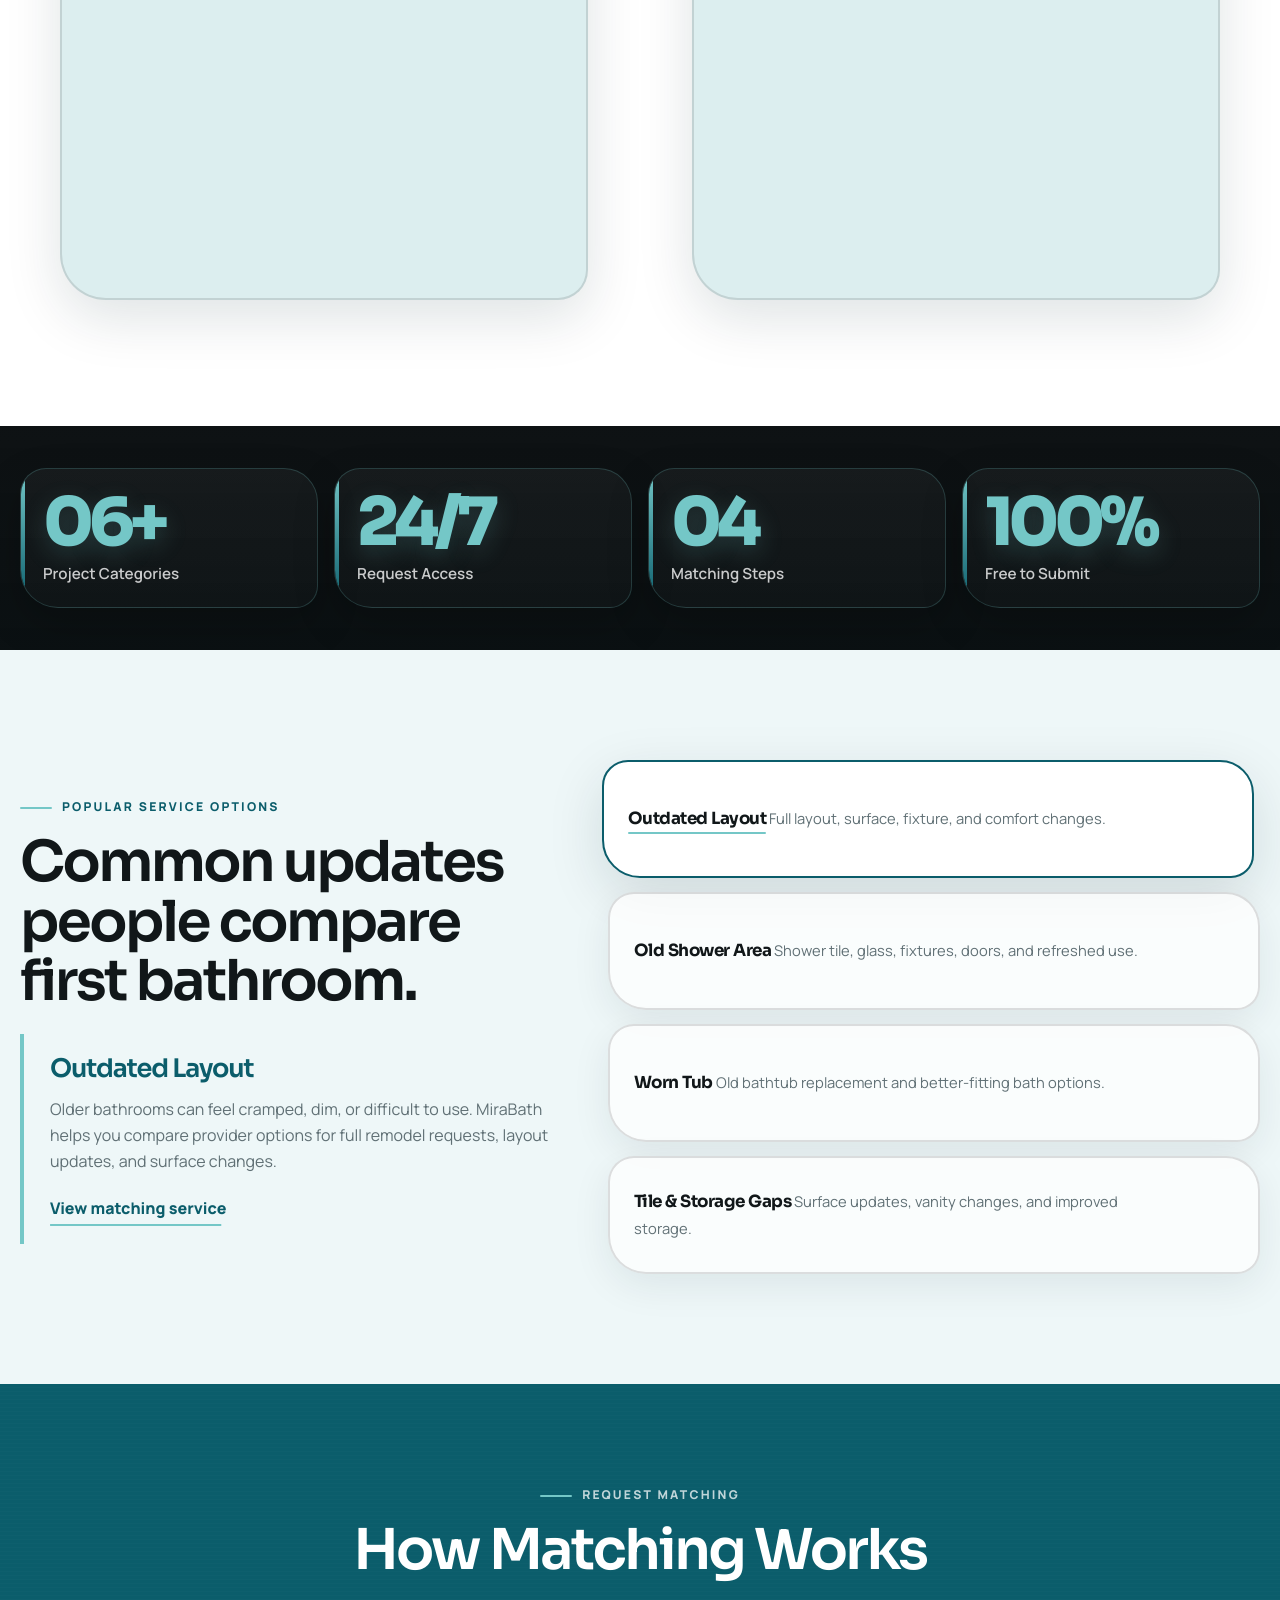
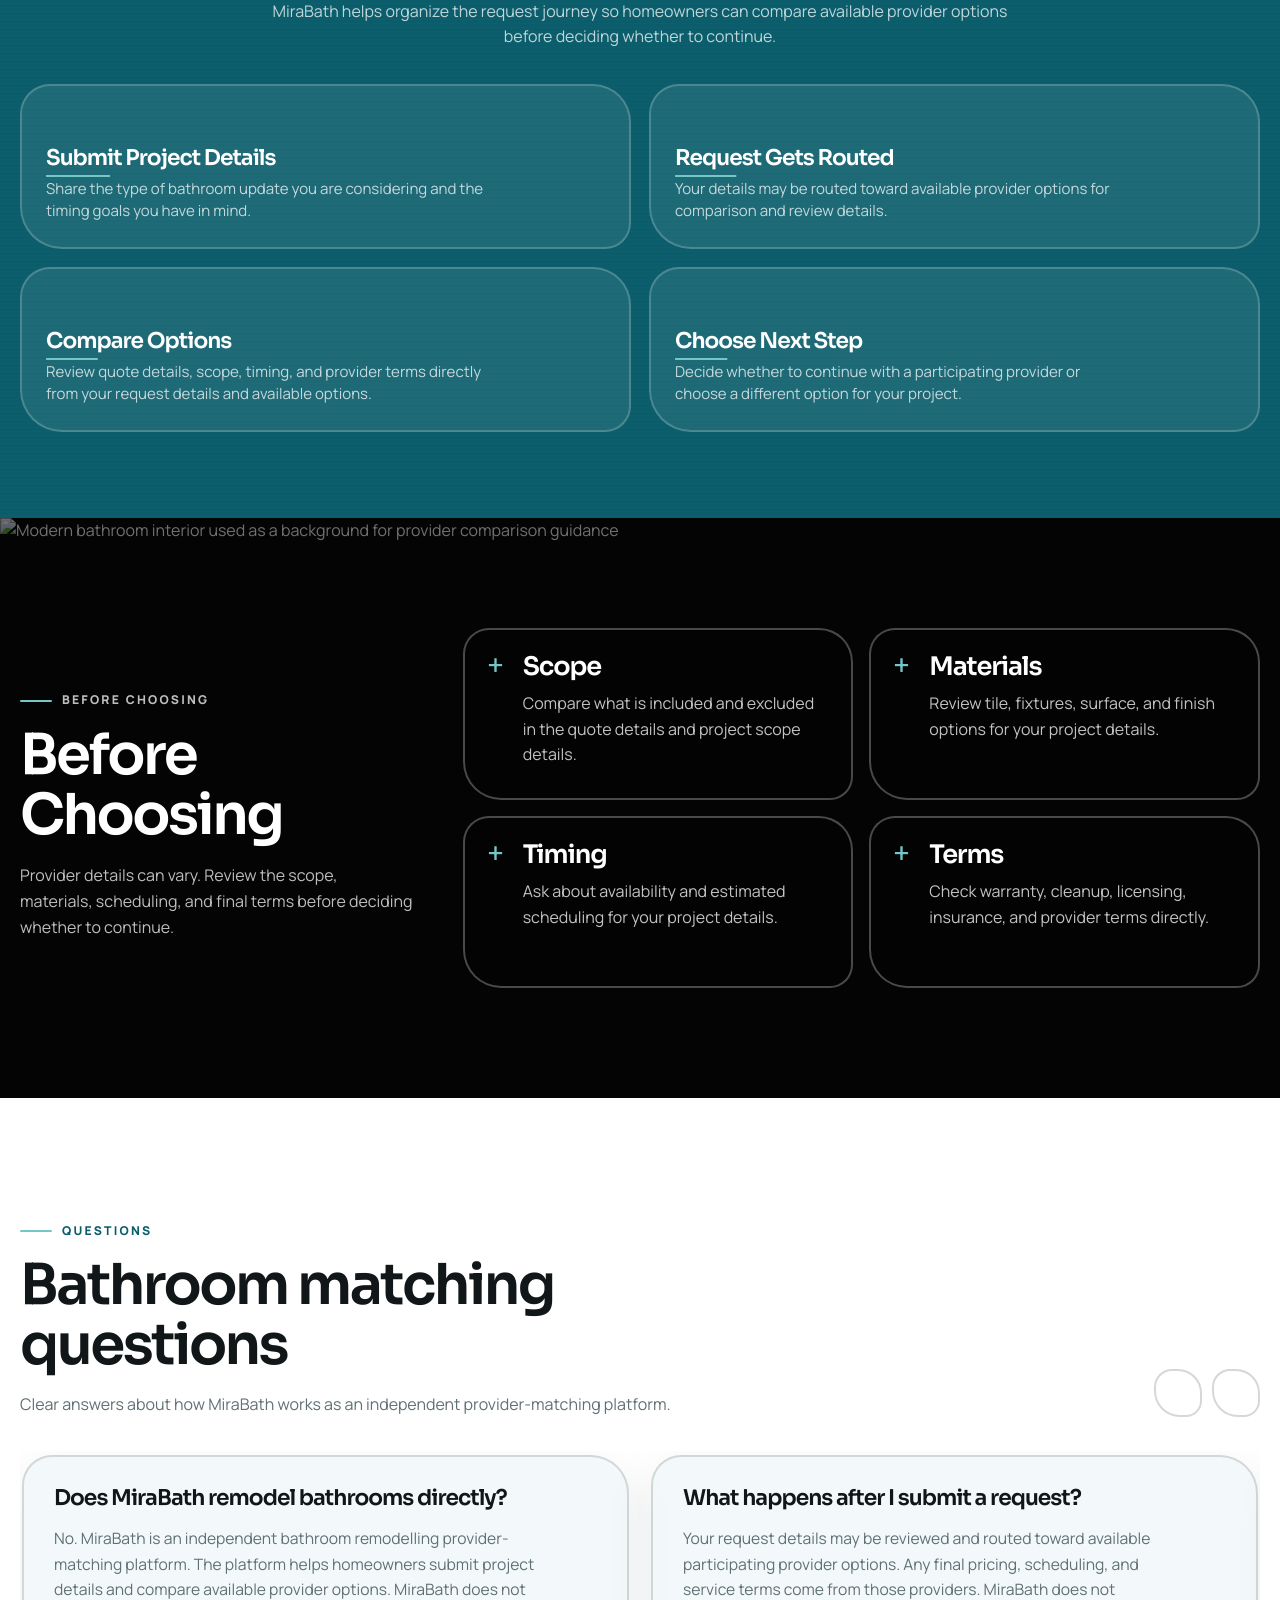
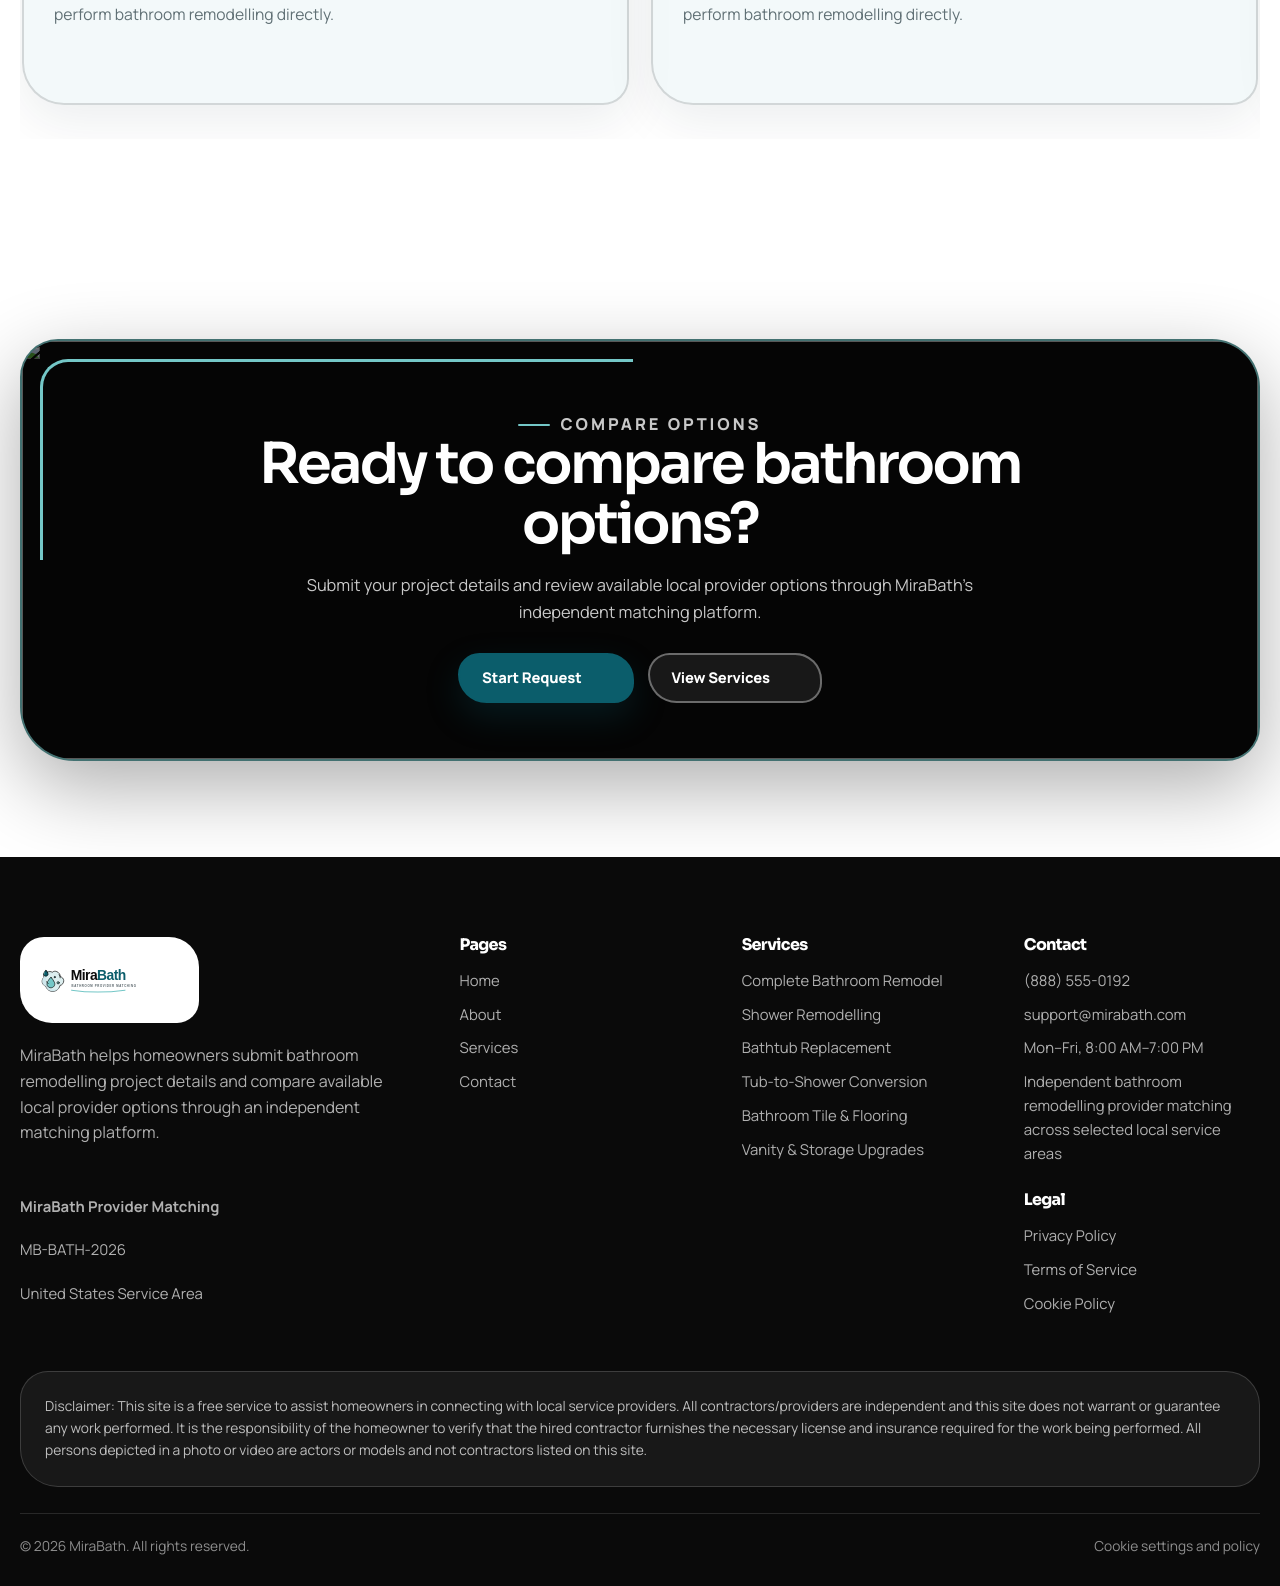
==== commit 361f6c17: "+" ====
--- a/index.html
+++ b/index.html
@@ -194,6 +194,33 @@
                             </span>
                         </figcaption>
                     </figure>
+                </div>
+            </section>
+
+            <!-- STATS STRIP -->
+            <section class="home-stats-strip section" id="home-stats-strip" aria-label="MiraBath platform highlights">
+                <div class="container-wide">
+                    <div class="home-stats-strip__grid">
+                        <article class="home-stat-card shine-surface" data-aos="fade-up">
+                            <span class="home-stat-card__number" data-count="6" data-prefix="0" data-suffix="+">00+</span>
+                            <p class="home-stat-card__label">Project Categories</p>
+                        </article>
+            
+                        <article class="home-stat-card shine-surface" data-aos="fade-up" data-aos-delay="80">
+                            <span class="home-stat-card__number" data-count="24" data-suffix="/7">00/7</span>
+                            <p class="home-stat-card__label">Request Access</p>
+                        </article>
+            
+                        <article class="home-stat-card shine-surface" data-aos="fade-up" data-aos-delay="160">
+                            <span class="home-stat-card__number" data-count="4" data-prefix="0" data-suffix="">00</span>
+                            <p class="home-stat-card__label">Matching Steps</p>
+                        </article>
+            
+                        <article class="home-stat-card shine-surface" data-aos="fade-up" data-aos-delay="240">
+                            <span class="home-stat-card__number" data-count="100" data-suffix="%">000%</span>
+                            <p class="home-stat-card__label">Free to Submit</p>
+                        </article>
+                    </div>
                 </div>
             </section>
 
--- a/assets/css/home.css
+++ b/assets/css/home.css
@@ -1191,4 +1191,151 @@
     .home-faq-card {
         min-height: 245px;
     }
+}
+
+/* =========================
+   HOME STATS STRIP
+========================= */
+
+.home-stats-strip {
+    padding: 42px 0;
+    background:
+        linear-gradient(180deg, rgba(4, 8, 10, 0.96), rgba(6, 12, 14, 0.98));
+    color: var(--color-white);
+    overflow: hidden;
+}
+
+.home-stats-strip__grid {
+    display: grid;
+    grid-template-columns: repeat(4, minmax(0, 1fr));
+    gap: 16px;
+    align-items: stretch;
+}
+
+.home-stat-card {
+    position: relative;
+    min-height: 140px;
+    display: flex;
+    flex-direction: column;
+    justify-content: center;
+    padding: 24px 22px 22px;
+    border: 1.5px solid rgba(116, 199, 199, 0.22);
+    border-radius: 26px 34px 22px 38px;
+    background:
+        linear-gradient(180deg, rgba(255, 255, 255, 0.04), rgba(255, 255, 255, 0.02));
+    box-shadow: 0 16px 40px rgba(0, 0, 0, 0.22);
+    overflow: hidden;
+    transition:
+        transform var(--transition),
+        border-color var(--transition),
+        box-shadow var(--transition),
+        background-color var(--transition);
+}
+
+.home-stat-card::before {
+    content: "";
+    position: absolute;
+    inset: 0 auto 0 0;
+    width: 4px;
+    border-radius: 999px;
+    background: linear-gradient(180deg, var(--color-seafoam), var(--color-ocean));
+}
+
+.home-stat-card::after {
+    content: "";
+    position: absolute;
+    top: 18px;
+    right: 18px;
+    width: 44px;
+    height: 44px;
+    border-radius: 16px 20px 14px 22px;
+    border: 1.5px solid rgba(116, 199, 199, 0.22);
+    background: rgba(116, 199, 199, 0.08);
+    transition:
+        transform var(--transition),
+        border-color var(--transition),
+        background-color var(--transition);
+}
+
+.home-stat-card:hover {
+    transform: translateY(-6px);
+    border-color: rgba(116, 199, 199, 0.45);
+    box-shadow: 0 18px 46px rgba(0, 0, 0, 0.28);
+}
+
+.home-stat-card:hover::after {
+    transform: translateY(-4px) rotate(-4deg);
+    border-color: rgba(116, 199, 199, 0.42);
+    background: rgba(116, 199, 199, 0.14);
+}
+
+.home-stat-card__number {
+    display: inline-block;
+    margin-bottom: 8px;
+    color: var(--color-seafoam);
+    font-family: var(--font-heading);
+    font-size: clamp(2rem, 3vw, 3rem);
+    font-weight: 800;
+    line-height: 1;
+    text-shadow: 0 6px 18px rgba(116, 199, 199, 0.16);
+}
+
+.home-stat-card__label {
+    max-width: 200px;
+    margin: 0;
+    color: rgba(255, 255, 255, 0.78);
+    font-size: 0.95rem;
+    line-height: 1.5;
+    font-weight: 600;
+}
+
+/* =========================
+   RESPONSIVE
+========================= */
+
+@media (max-width: 980px) {
+    .home-stats-strip__grid {
+        grid-template-columns: repeat(2, minmax(0, 1fr));
+    }
+
+    .home-stat-card {
+        min-height: 130px;
+    }
+}
+
+@media (max-width: 640px) {
+    .home-stats-strip {
+        padding: 32px 0;
+    }
+
+    .home-stats-strip__grid {
+        grid-template-columns: 1fr;
+        gap: 12px;
+    }
+
+    .home-stat-card {
+        min-height: 118px;
+        padding: 20px 18px 18px;
+    }
+
+    .home-stat-card__number {
+        font-size: clamp(1.8rem, 8vw, 2.4rem);
+    }
+
+    .home-stat-card__label {
+        max-width: none;
+        font-size: 0.92rem;
+    }
+}
+
+.home-stat-card__number {
+    display: inline-block;
+    margin-bottom: 8px;
+    color: var(--color-seafoam);
+    font-family: var(--font-heading);
+    font-size: clamp(2.8rem, 5.2vw, 5.2rem);
+    font-weight: 850;
+    line-height: 0.92;
+    letter-spacing: -0.08em;
+    text-shadow: 0 8px 24px rgba(116, 199, 199, 0.22);
 }
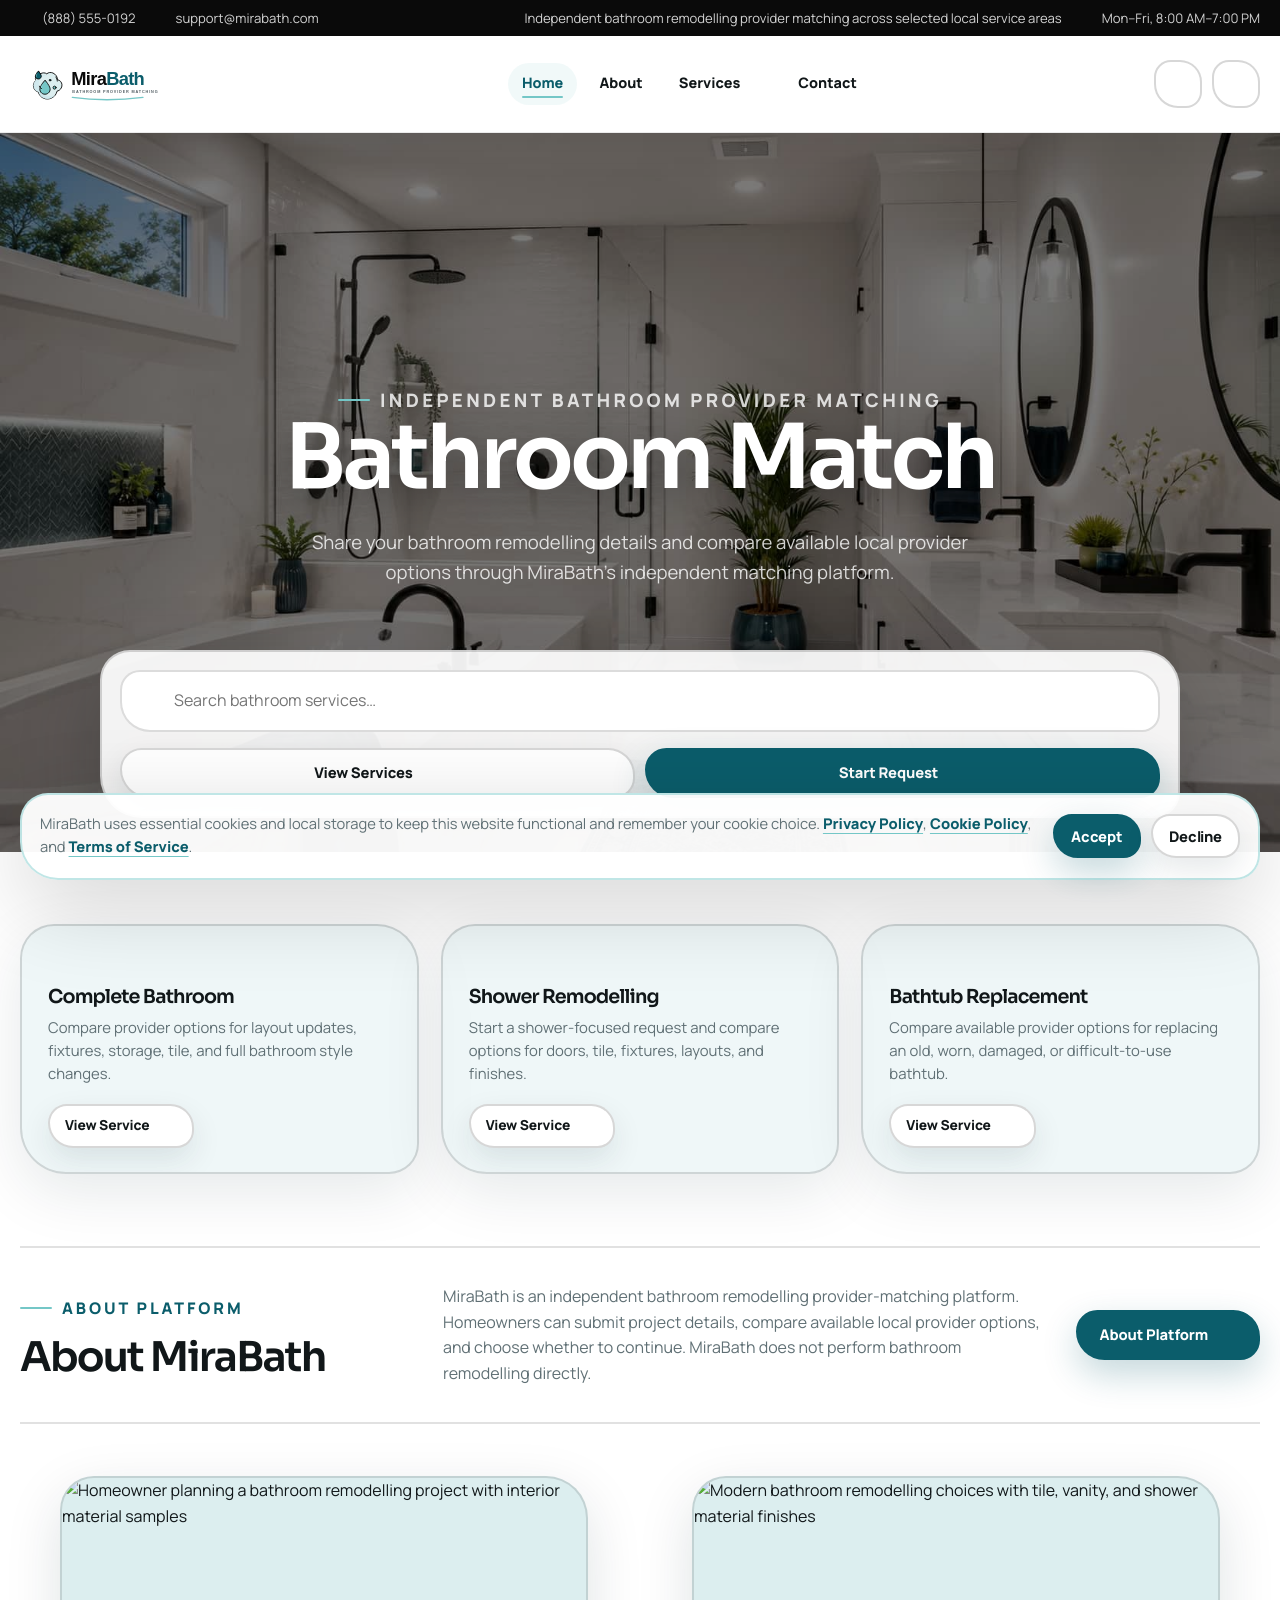
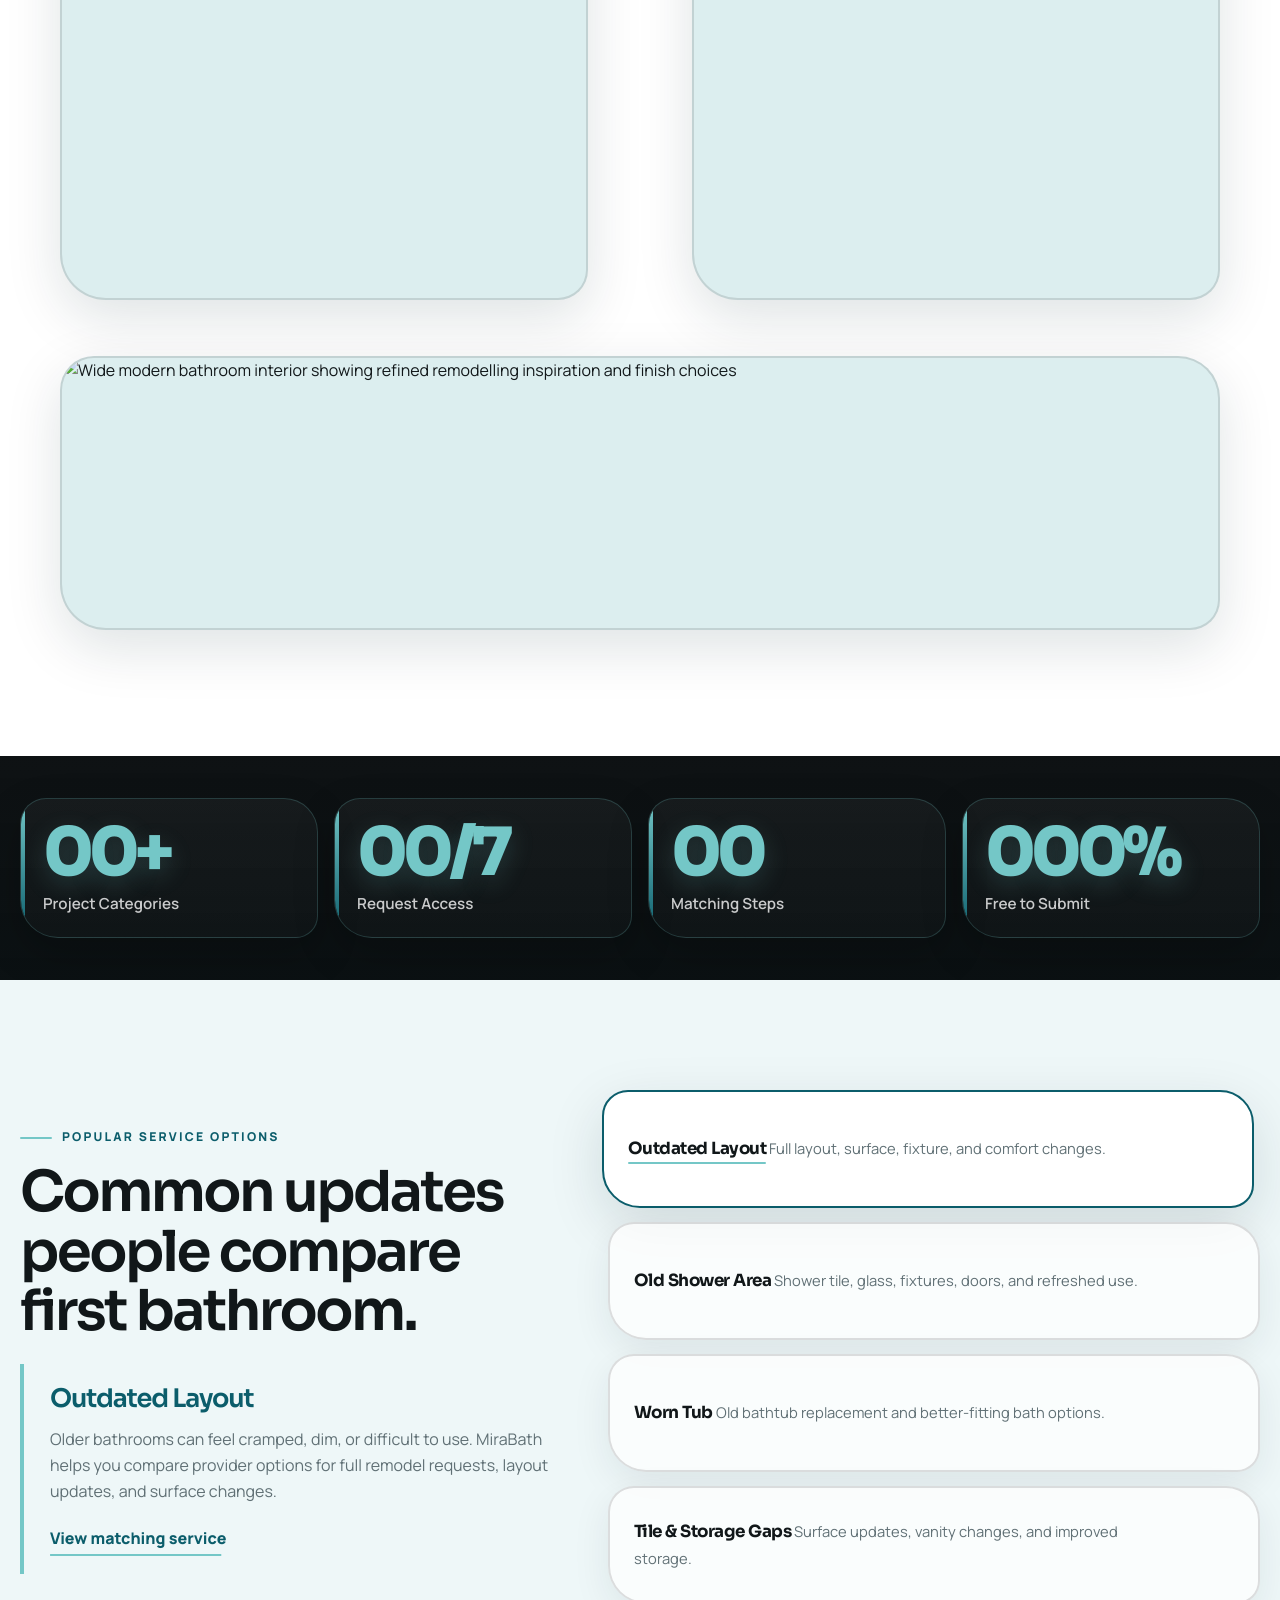
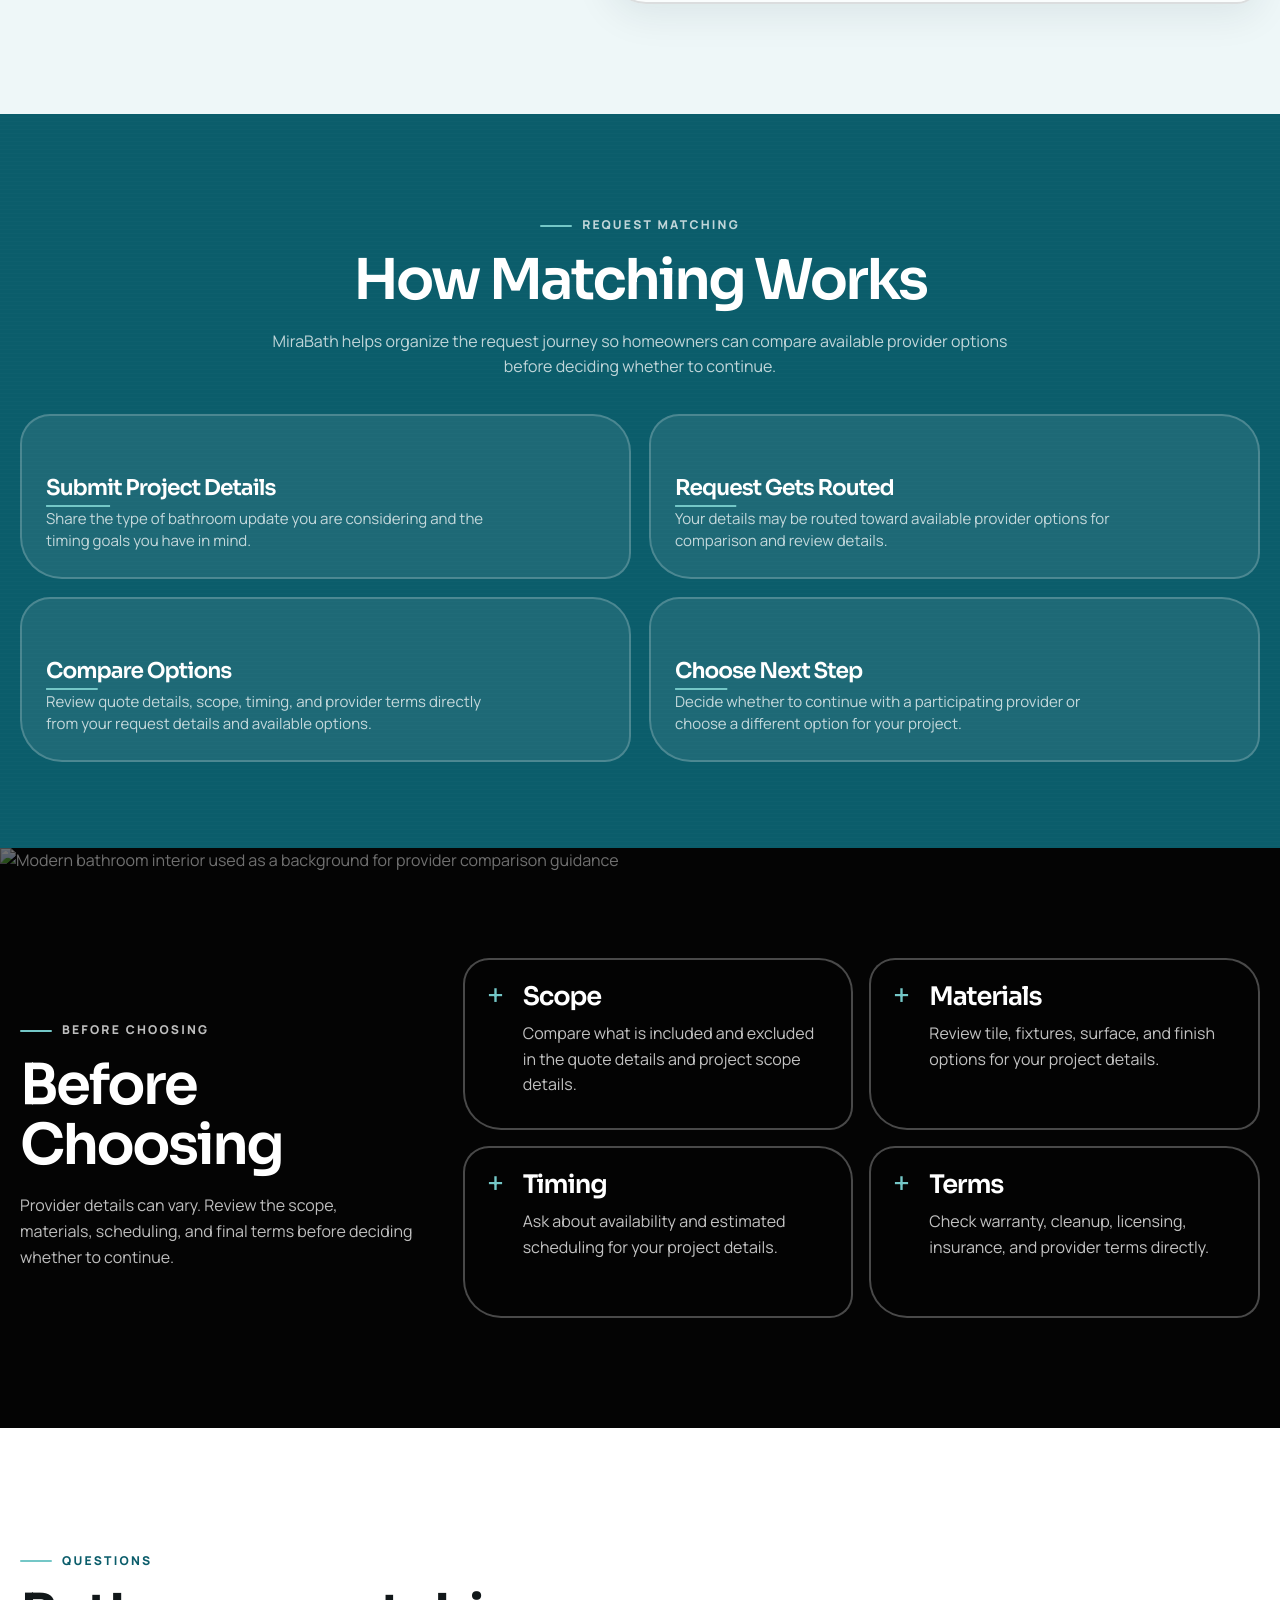
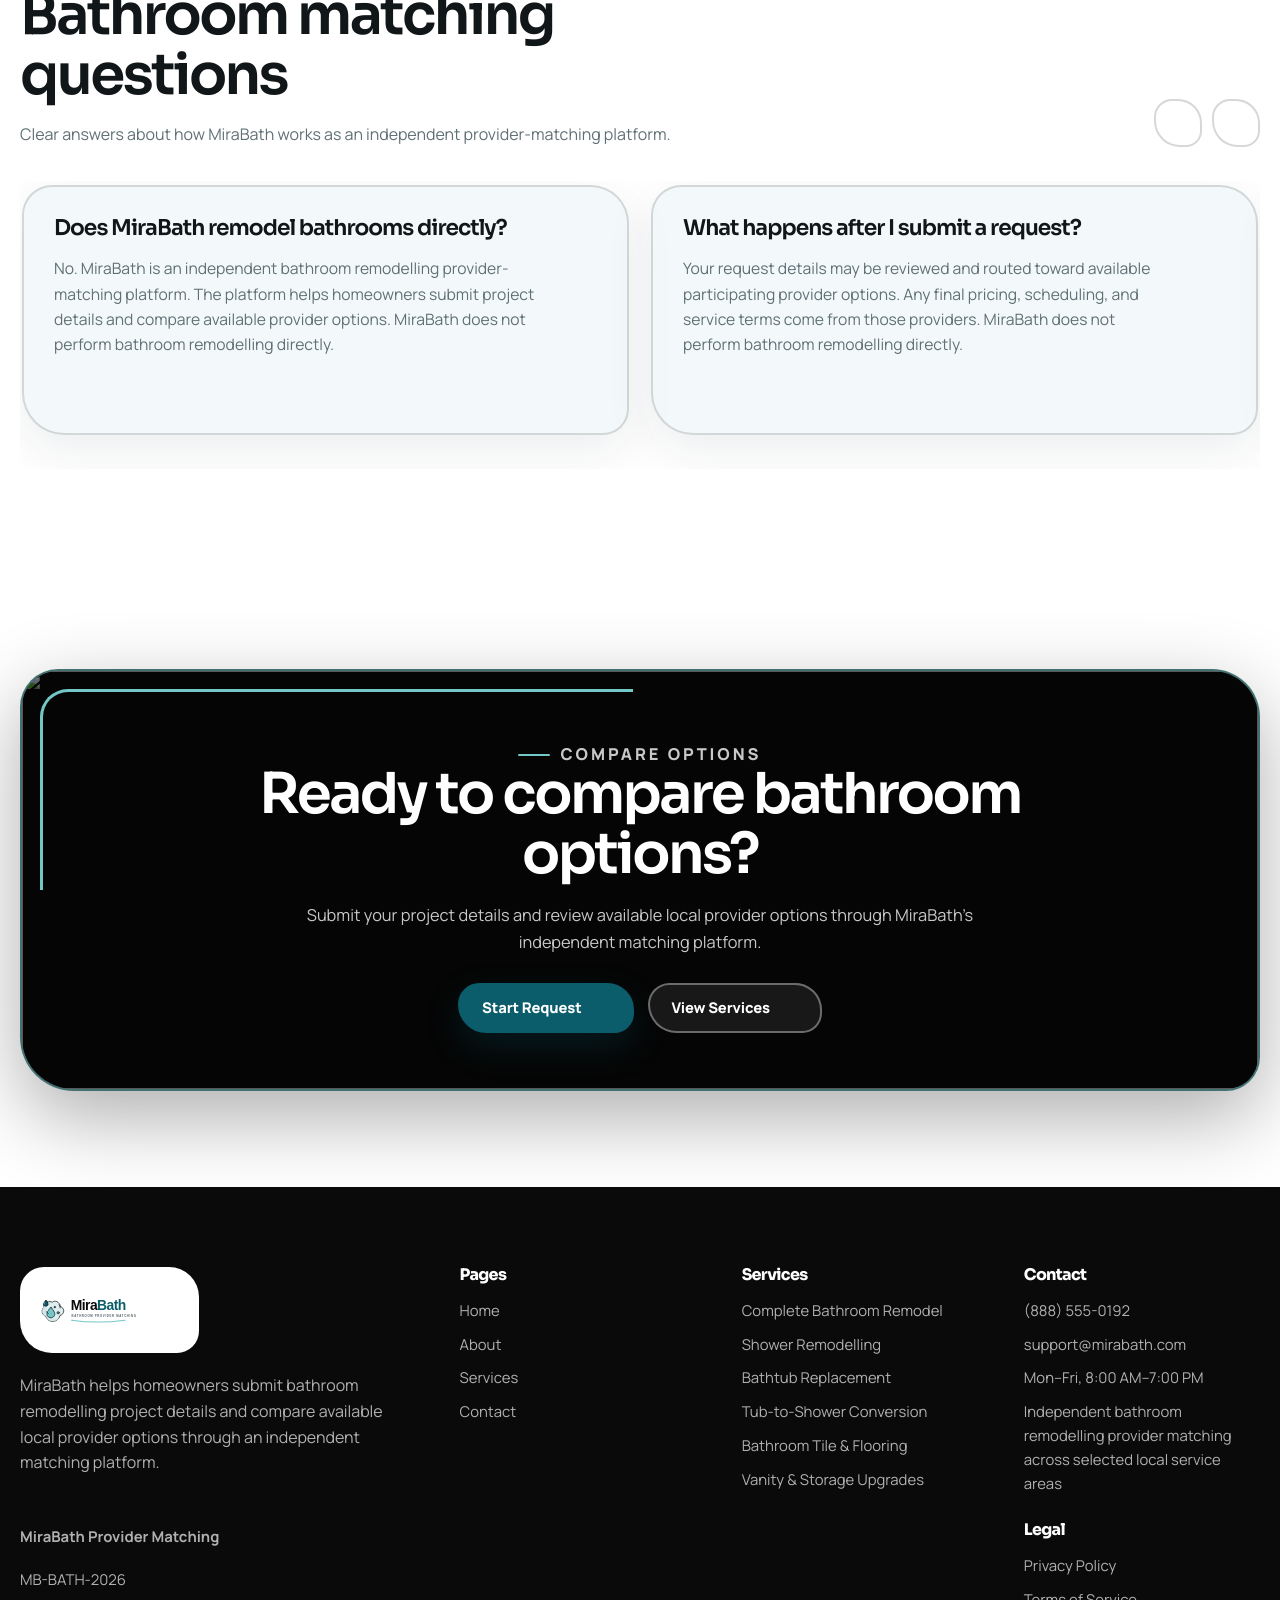
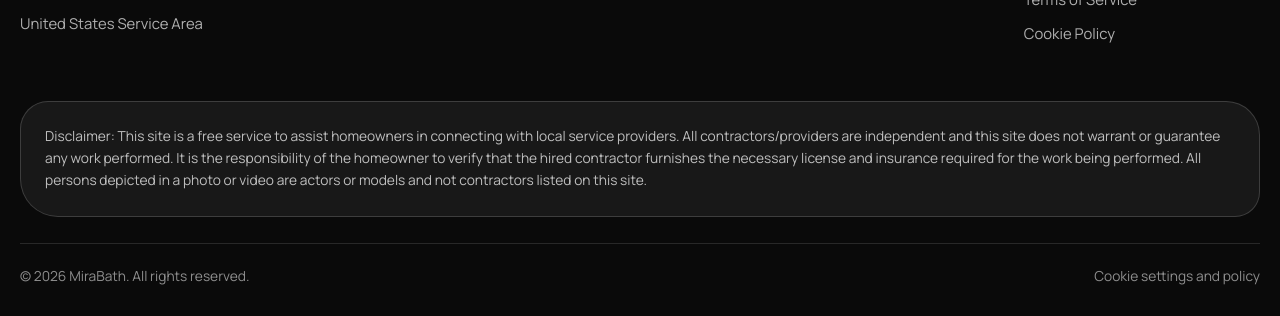
==== commit d468b120: "+" ====
--- a/index.html
+++ b/index.html
@@ -191,6 +191,20 @@
                             <strong>Compare available options</strong>
                             <span>
                                 Review provider details, scope, timing, and terms before deciding how to continue.
+                            </span>
+                        </figcaption>
+                    </figure>
+
+                    <figure class="home-about__photo home-about__photo--wide photo-cover shine-surface" data-aos="zoom-in"
+                        data-aos-delay="160">
+                        <img src="assets/images/about-photo-3.jpg"
+                            alt="Wide modern bathroom interior showing refined remodelling inspiration and finish choices" loading="lazy">
+                    
+                        <figcaption class="home-about__photo-caption">
+                            <strong>Review the bigger picture</strong>
+                            <span>
+                                Compare layout direction, finish preferences, provider terms, and next steps before choosing how to
+                                continue.
                             </span>
                         </figcaption>
                     </figure>
--- a/assets/css/home.css
+++ b/assets/css/home.css
@@ -1338,4 +1338,36 @@
     line-height: 0.92;
     letter-spacing: -0.08em;
     text-shadow: 0 8px 24px rgba(116, 199, 199, 0.22);
+}
+
+/* =========================
+   HOME ABOUT WIDE THIRD PHOTO
+========================= */
+
+.home-about__photo--wide {
+    grid-column: 1 / -1;
+    min-height: 270px;
+    max-height: 310px;
+}
+
+.home-about__photo--wide img {
+    object-position: center;
+}
+
+.home-about__photo--wide .home-about__photo-caption {
+    max-width: 520px;
+}
+
+@media (max-width: 980px) {
+    .home-about__photo--wide {
+        min-height: 240px;
+        max-height: 280px;
+    }
+}
+
+@media (max-width: 760px) {
+    .home-about__photo--wide {
+        min-height: 210px;
+        max-height: 240px;
+    }
 }
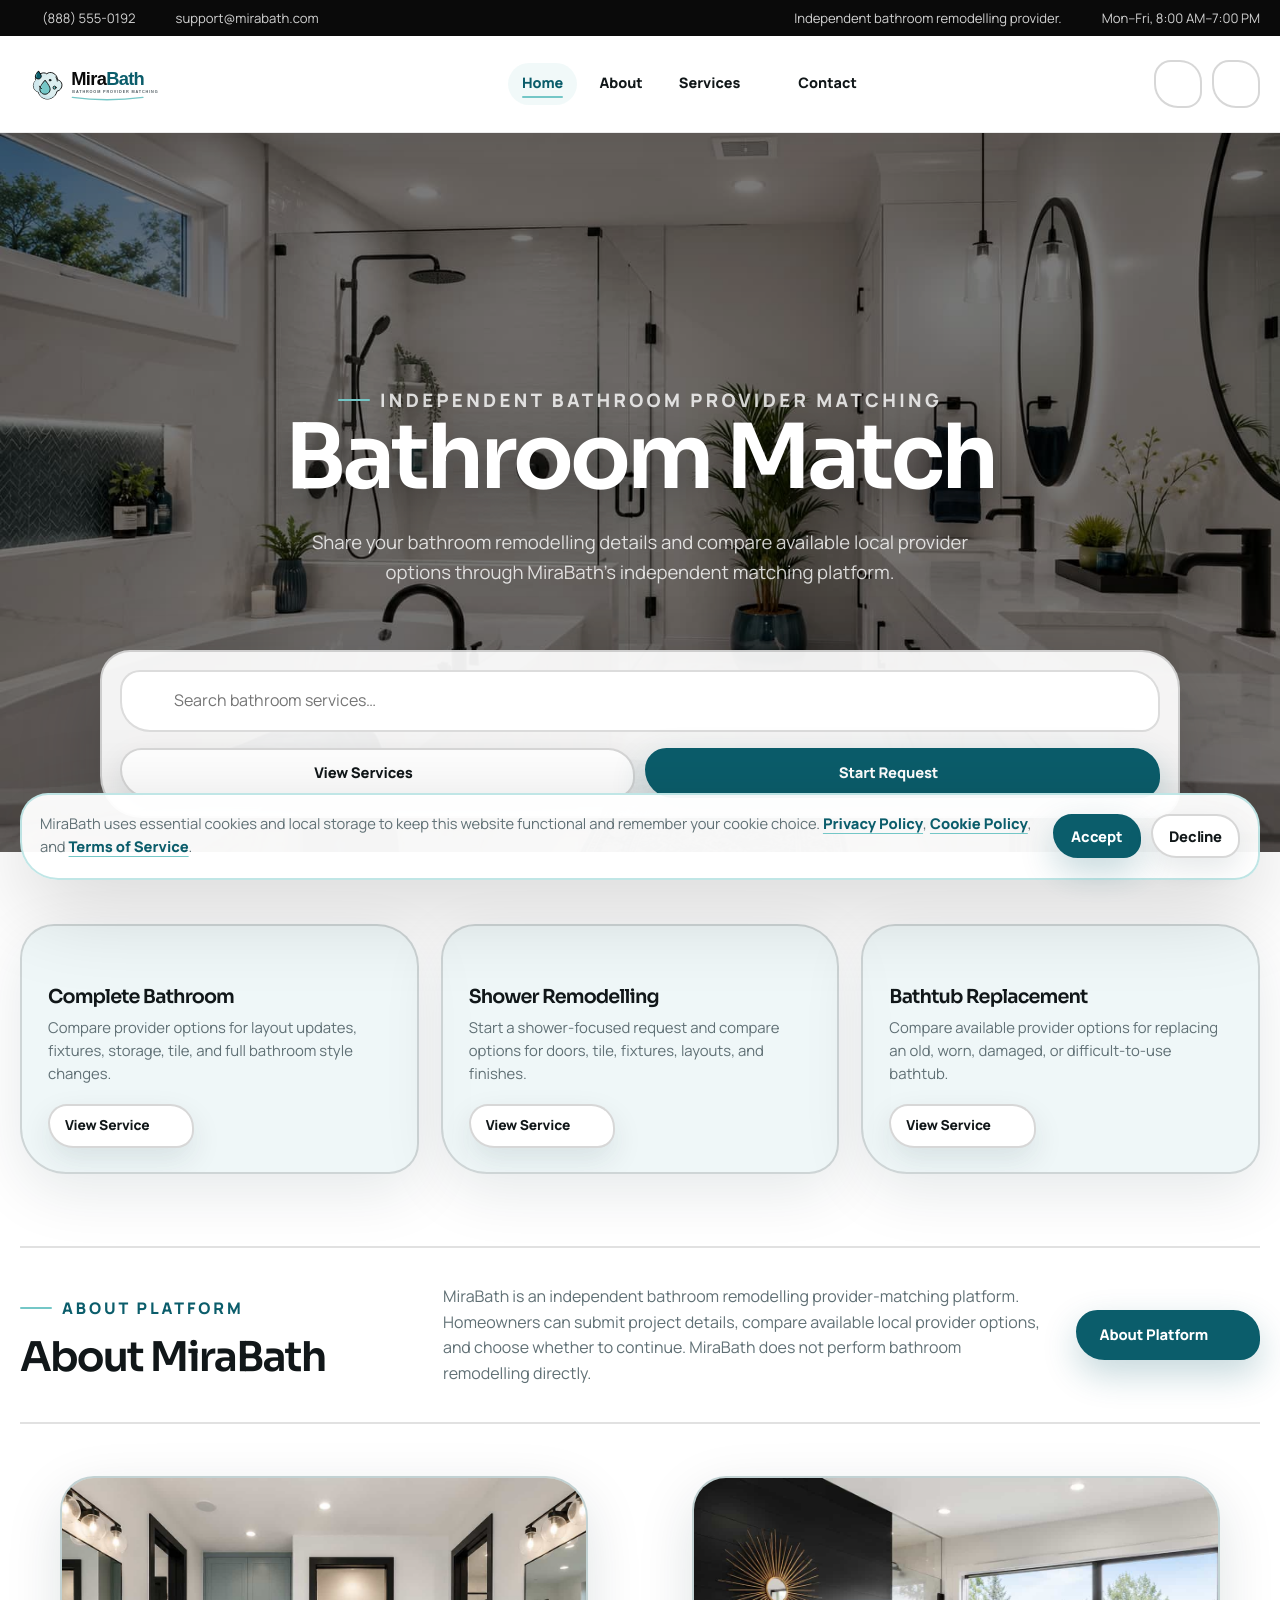
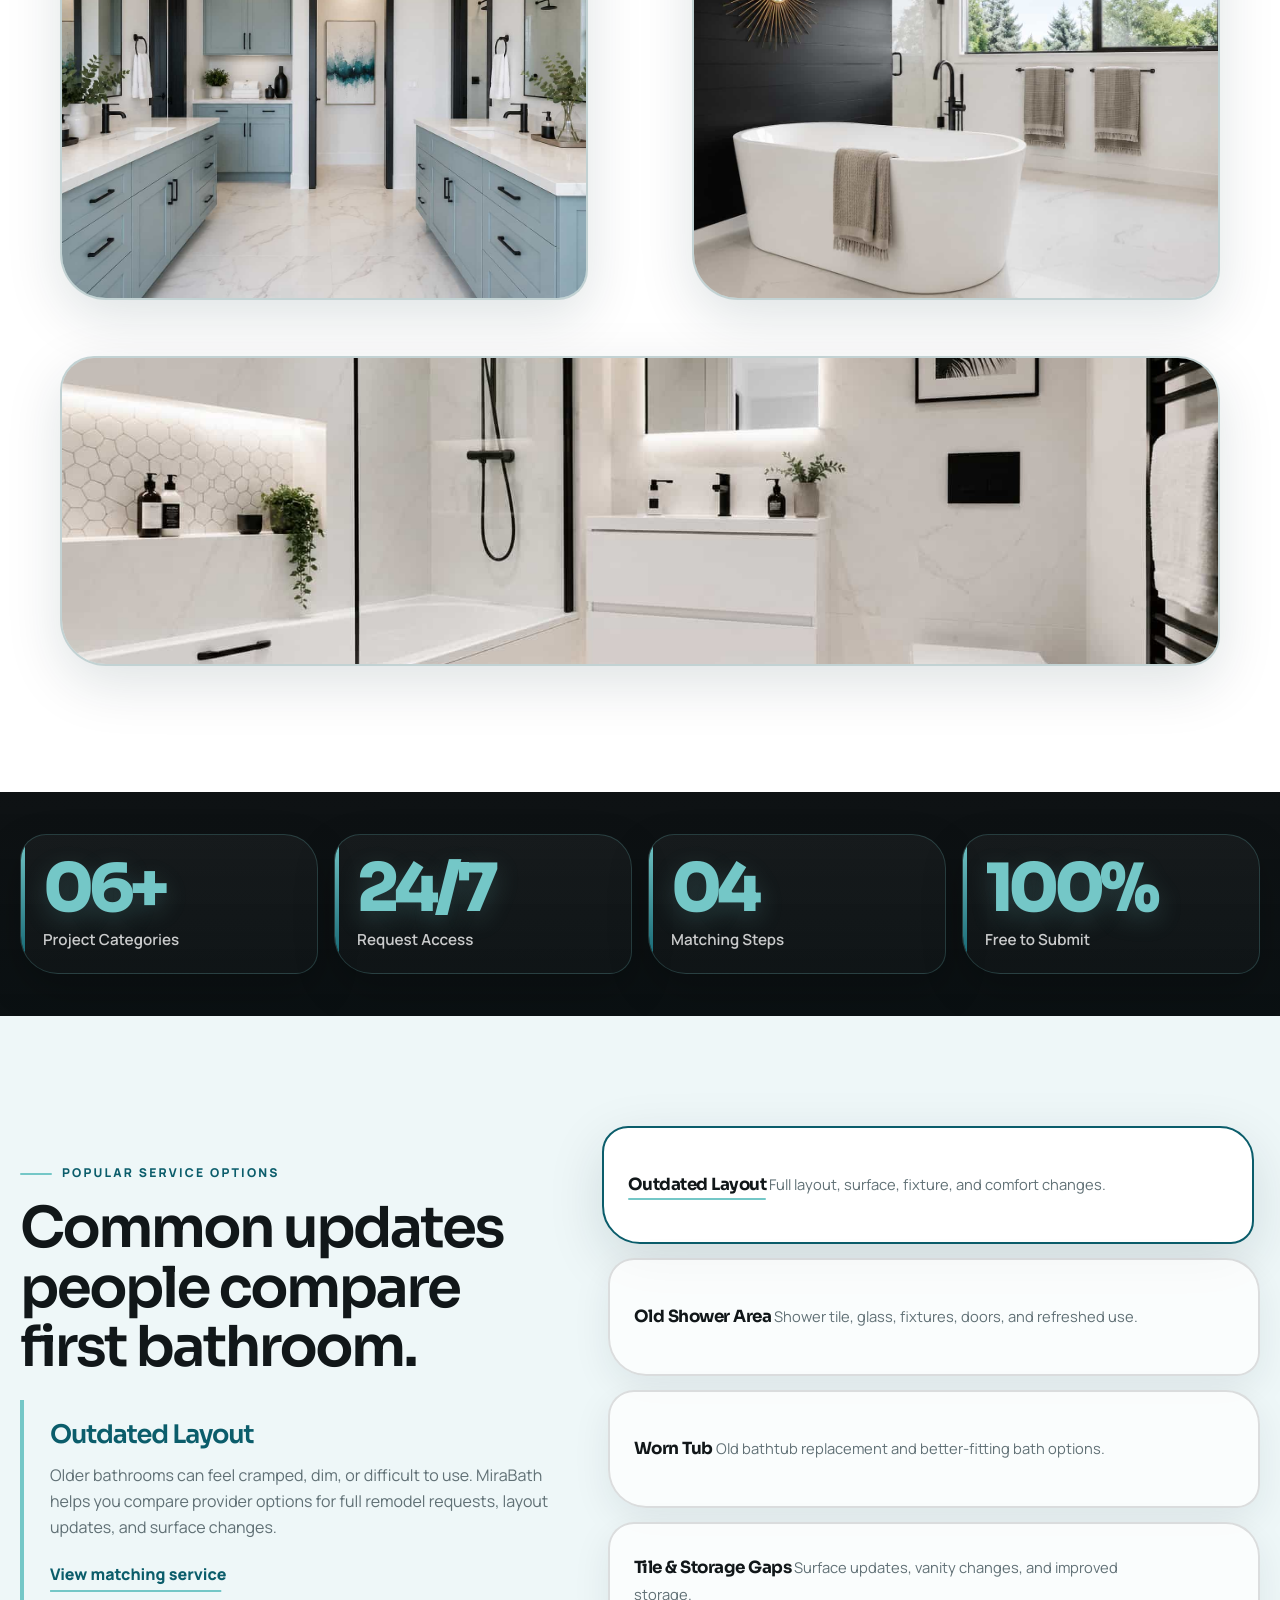
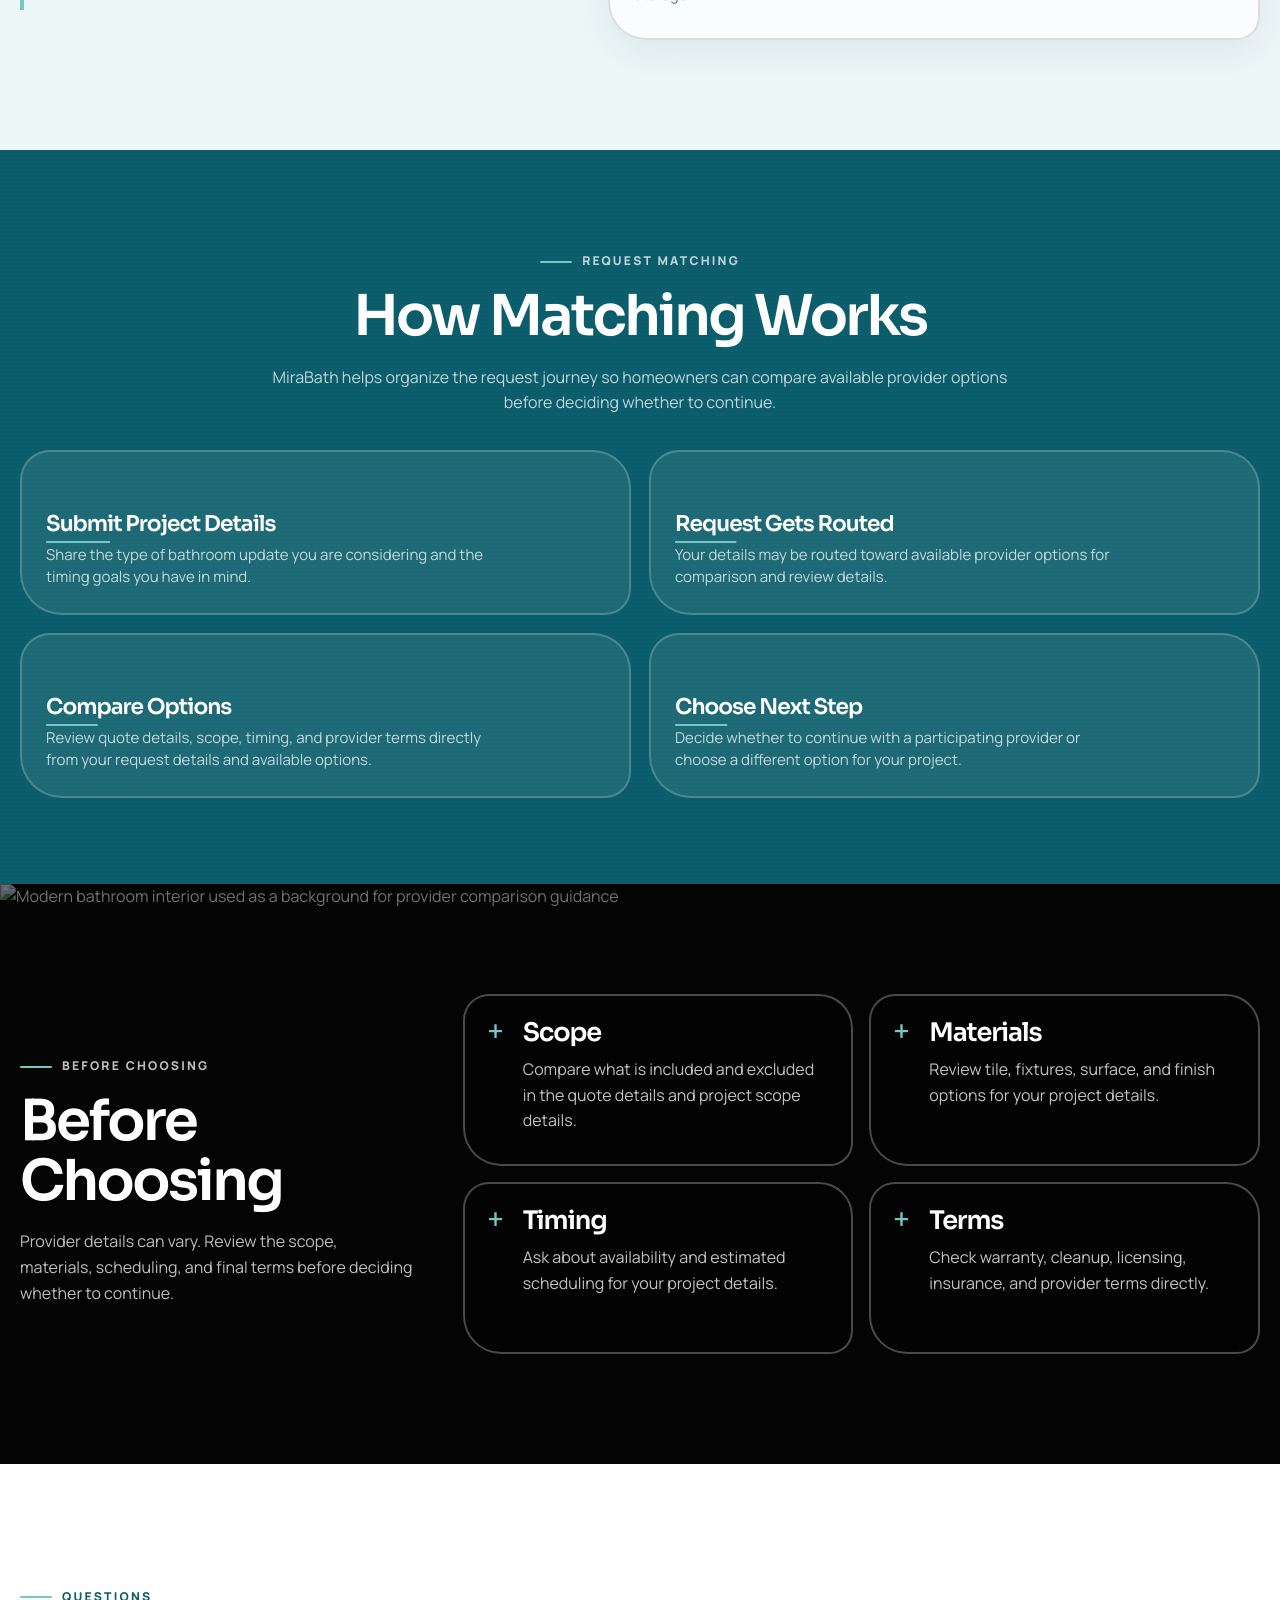
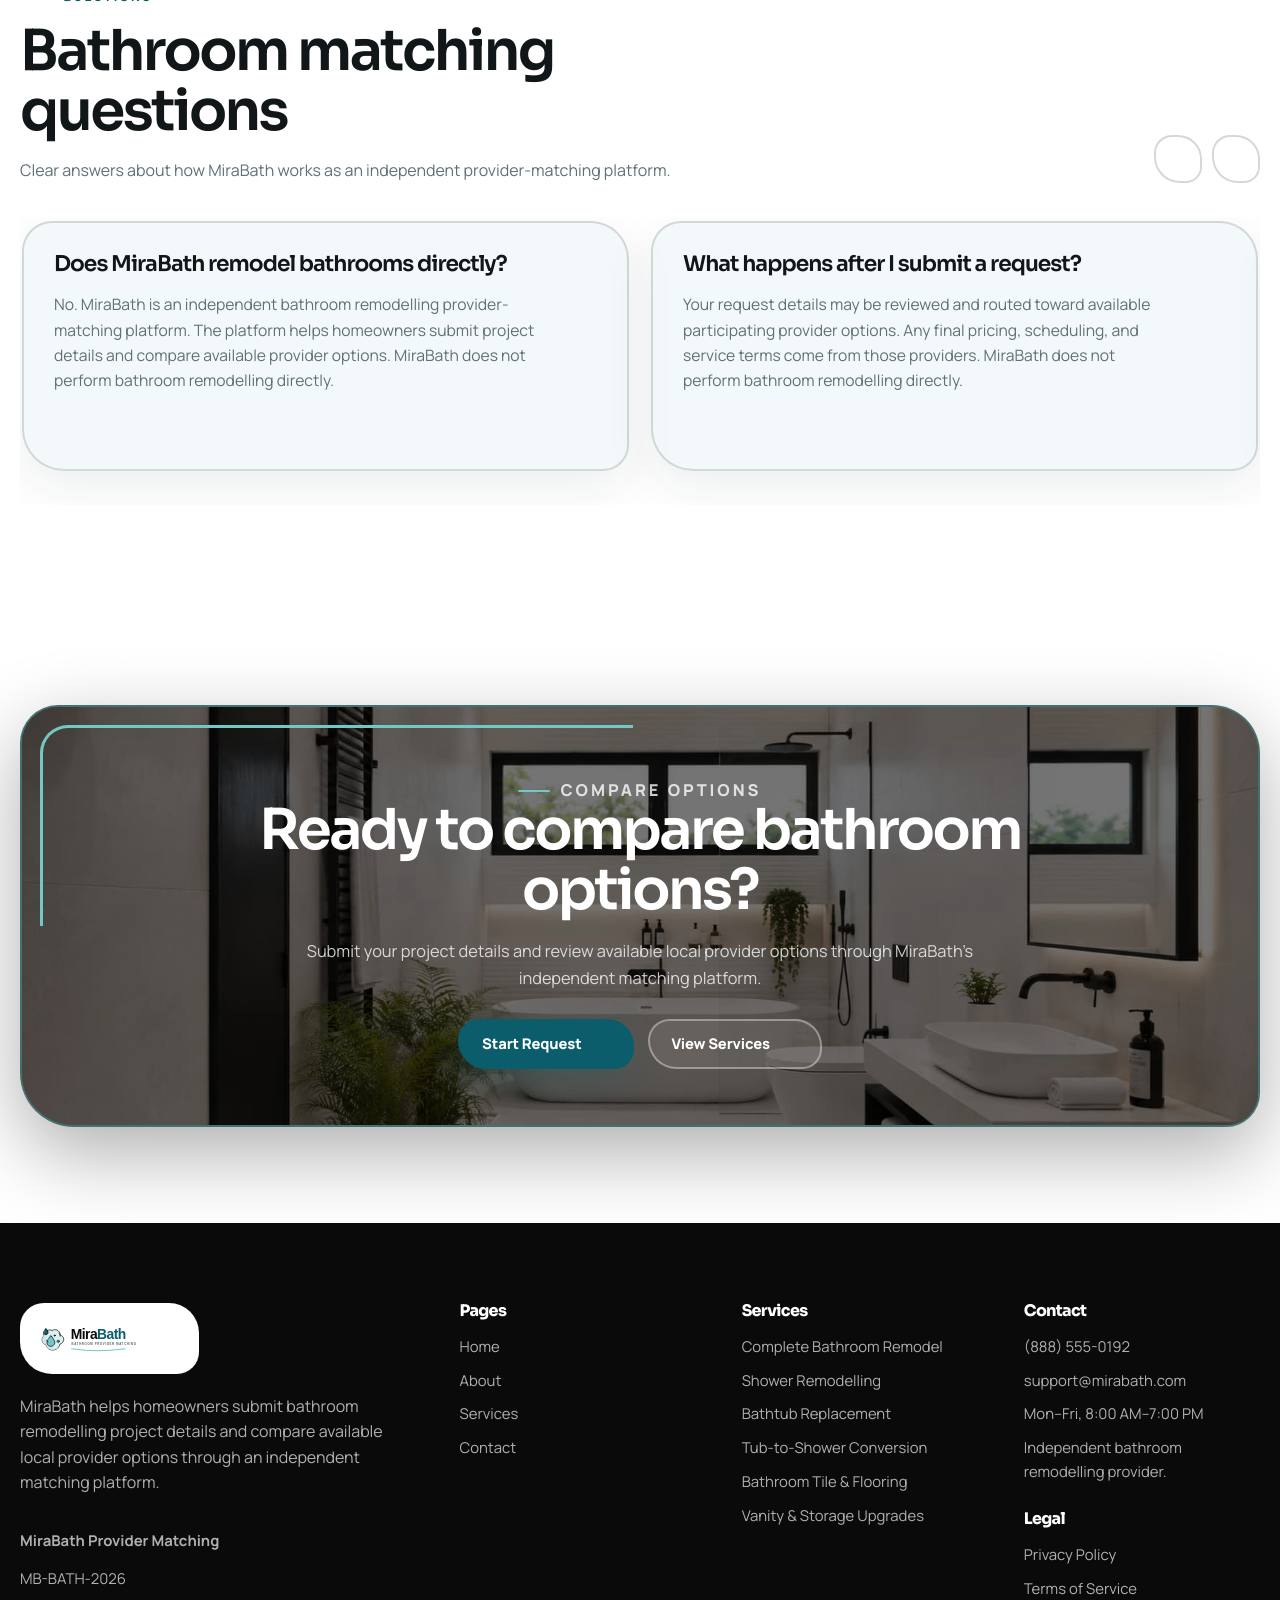
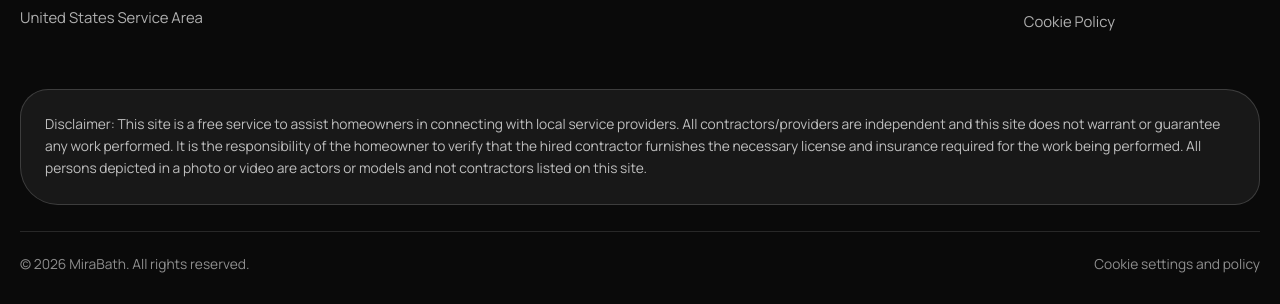
==== commit 368fa504: "+" ====
--- a/index.html
+++ b/index.html
@@ -10,7 +10,7 @@
         content="Submit bathroom remodelling project details through MiraBath and compare available local provider options before choosing whether to continue with a participating provider.">
     <meta name="theme-color" content="#0B5D6B">
 
-    <link rel="icon" href="assets/images/logo.svg" type="image/svg+xml">
+    <link rel="icon" href="assets/images/favicon.svg" type="image/svg+xml">
 
     <link rel="preconnect" href="https://fonts.googleapis.com">
     <link rel="preconnect" href="https://fonts.gstatic.com" crossorigin>
@@ -499,4 +499,4 @@
     <script src="assets/js/home.js"></script>
 </body>
 
-</html>+</html>
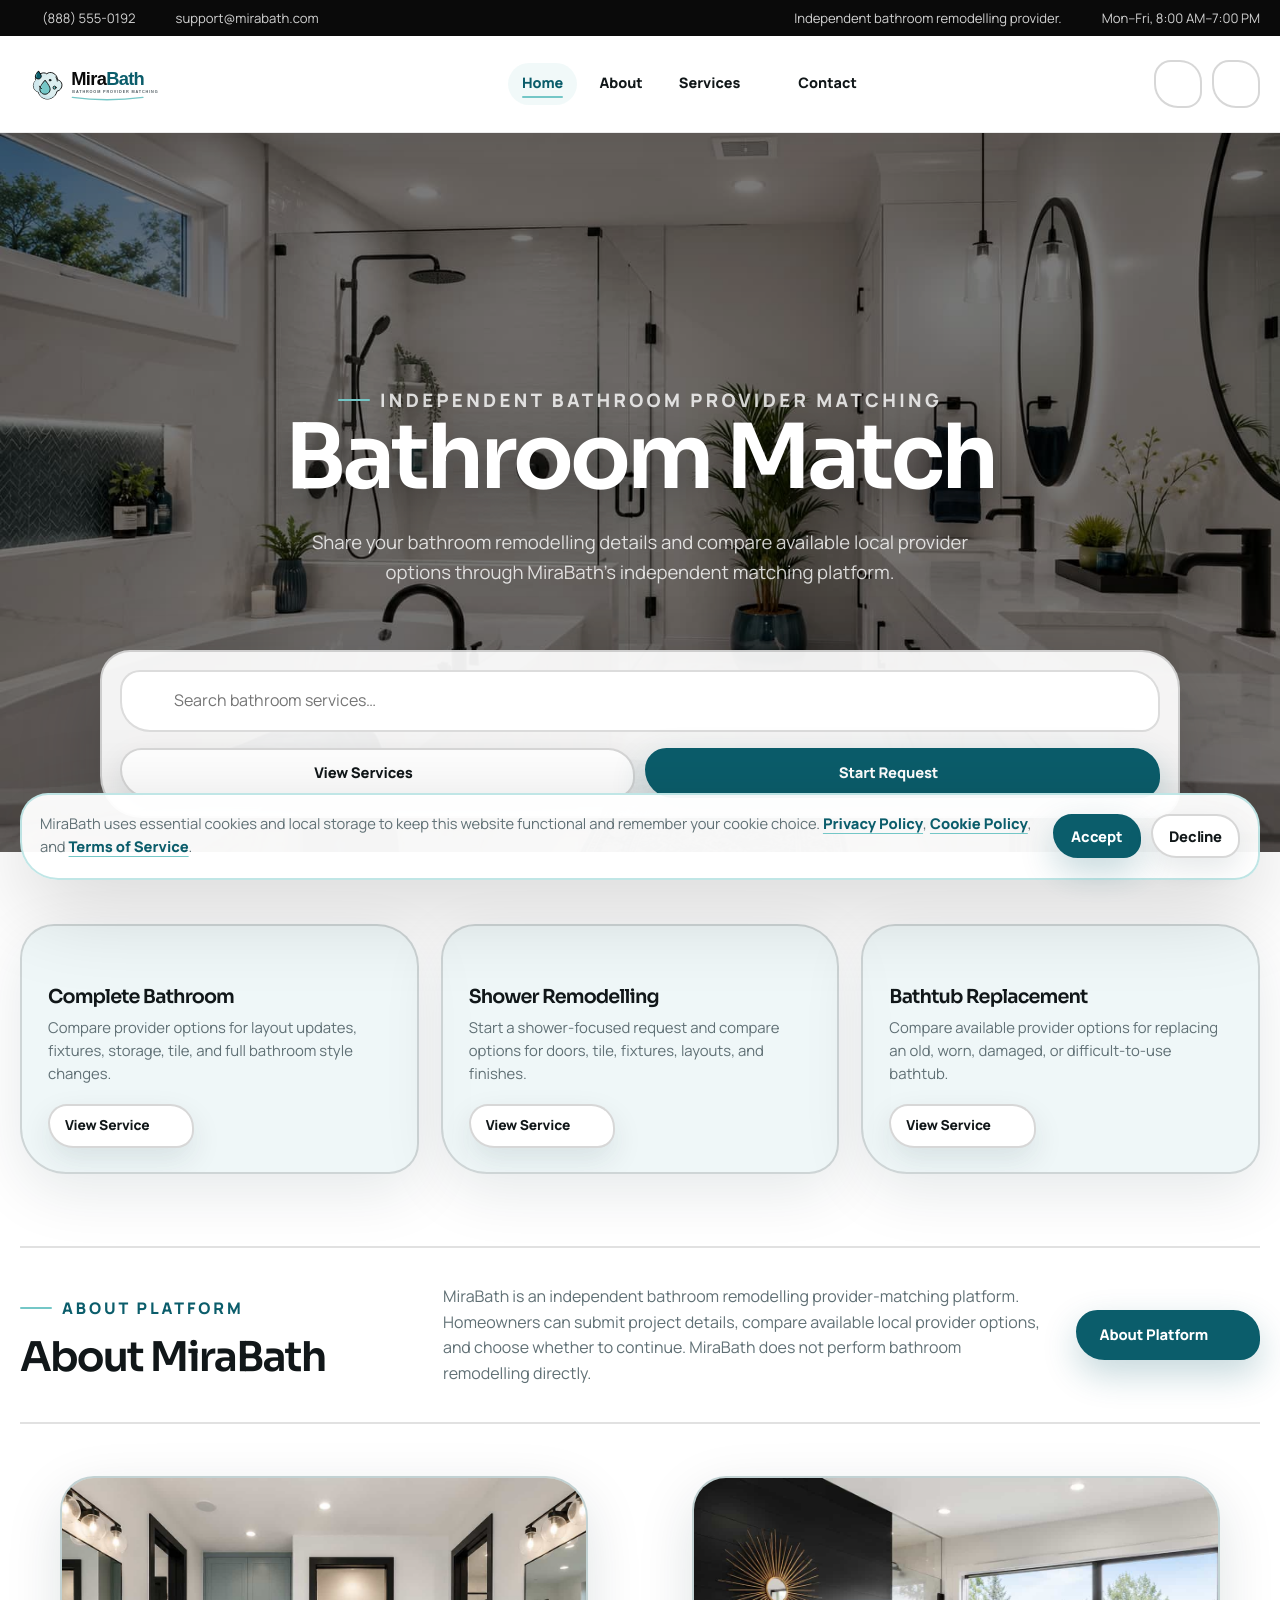
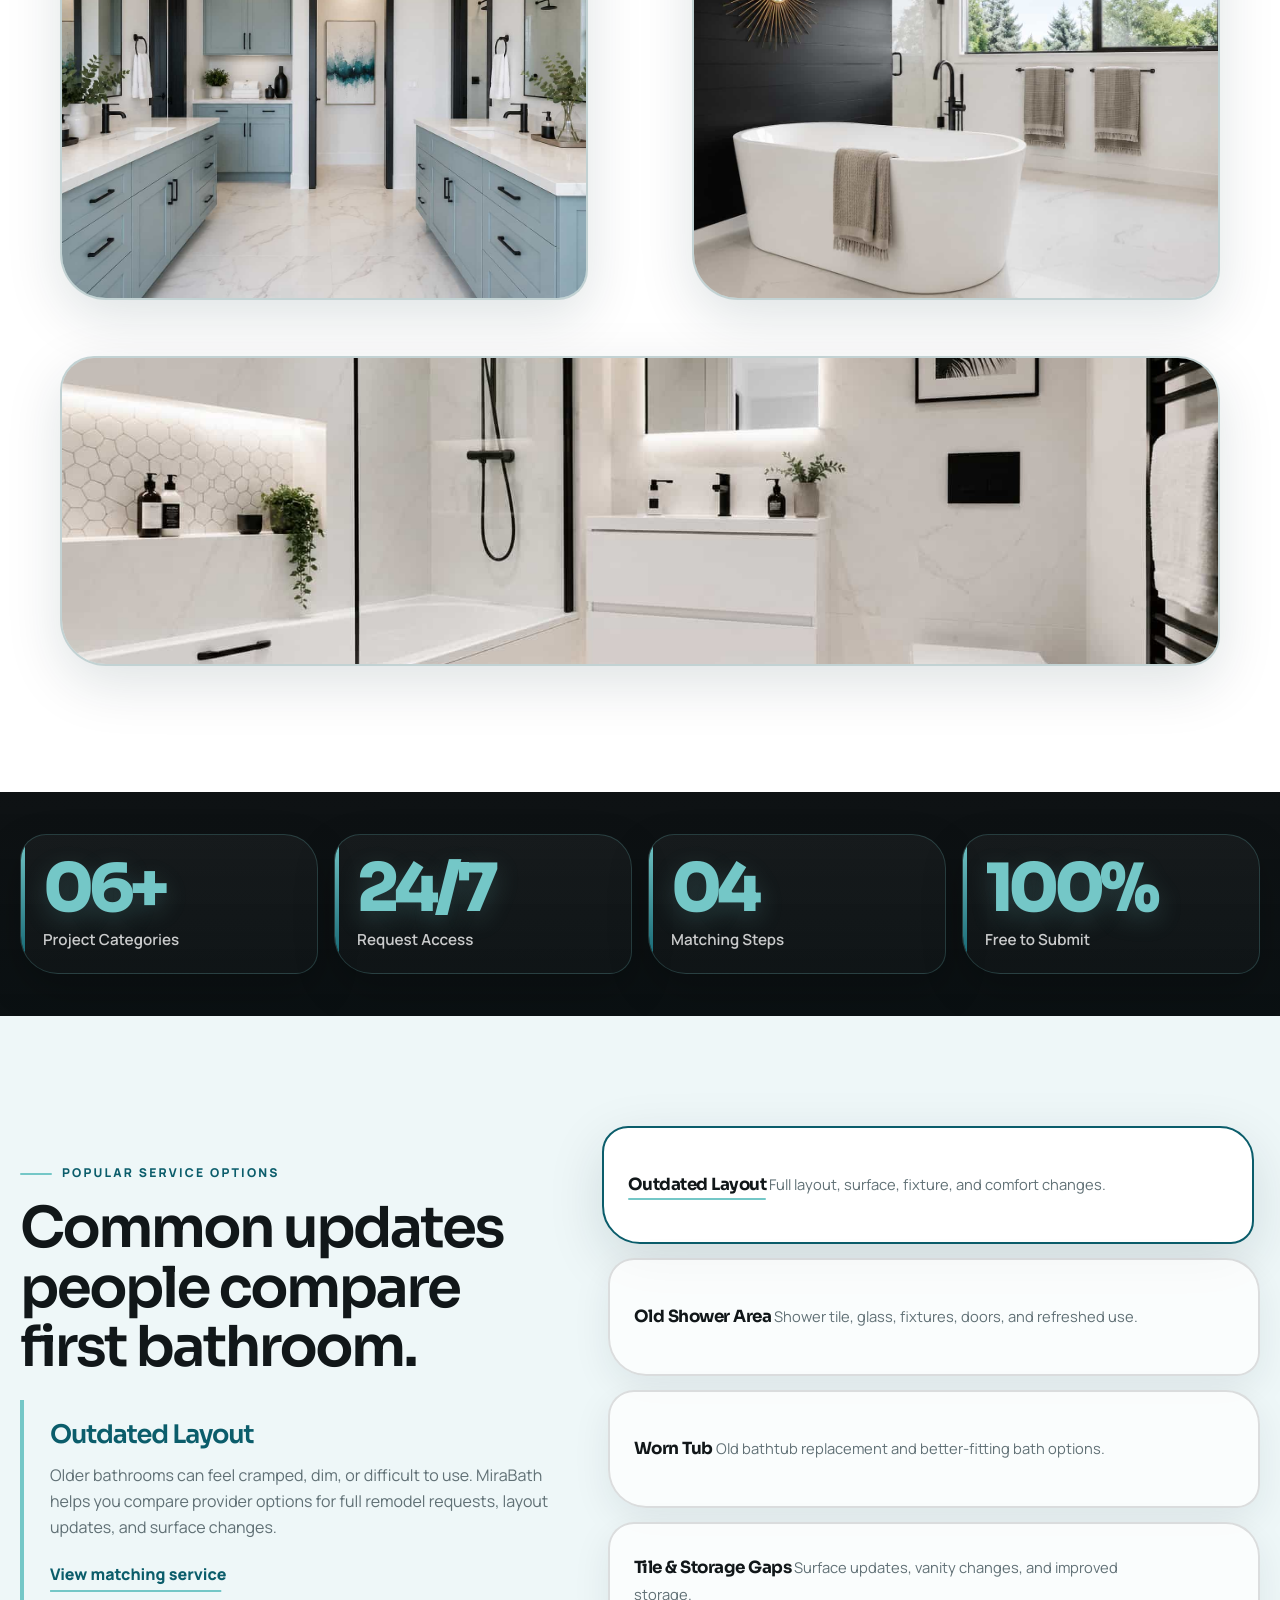
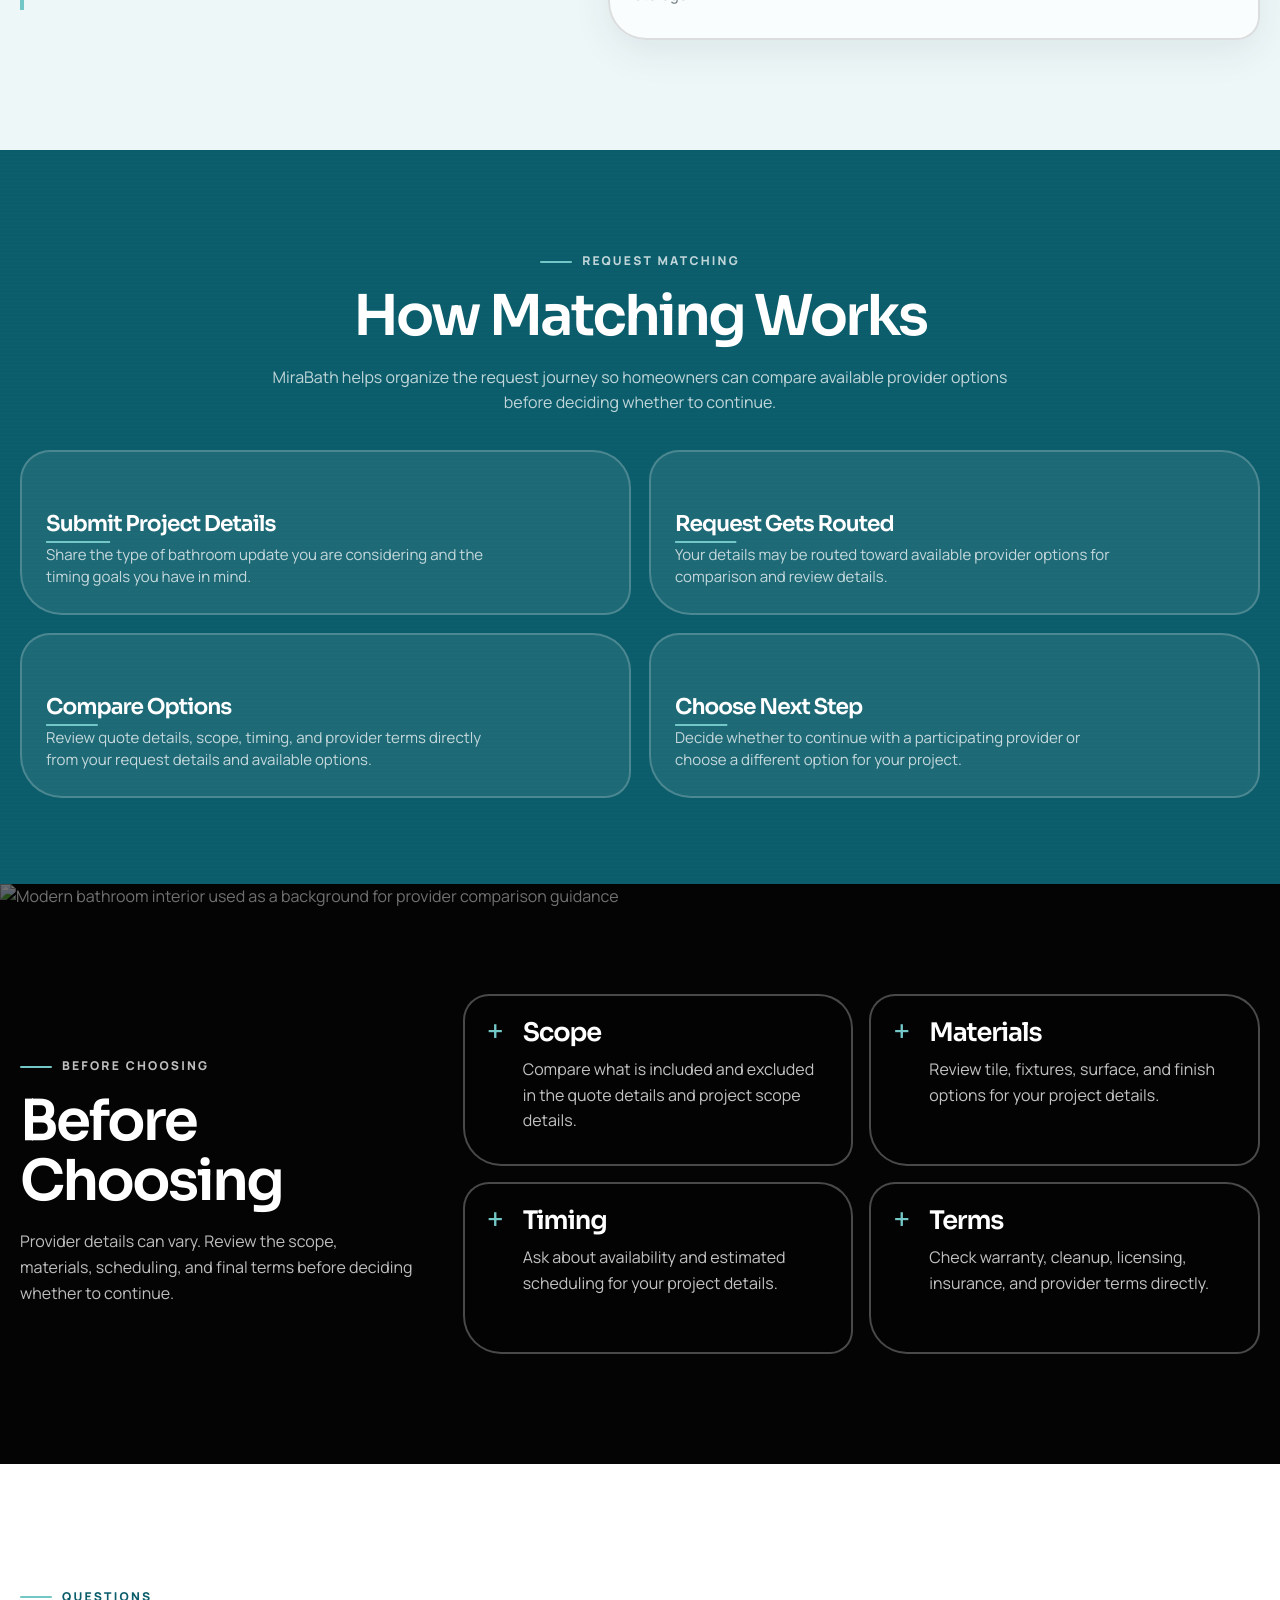
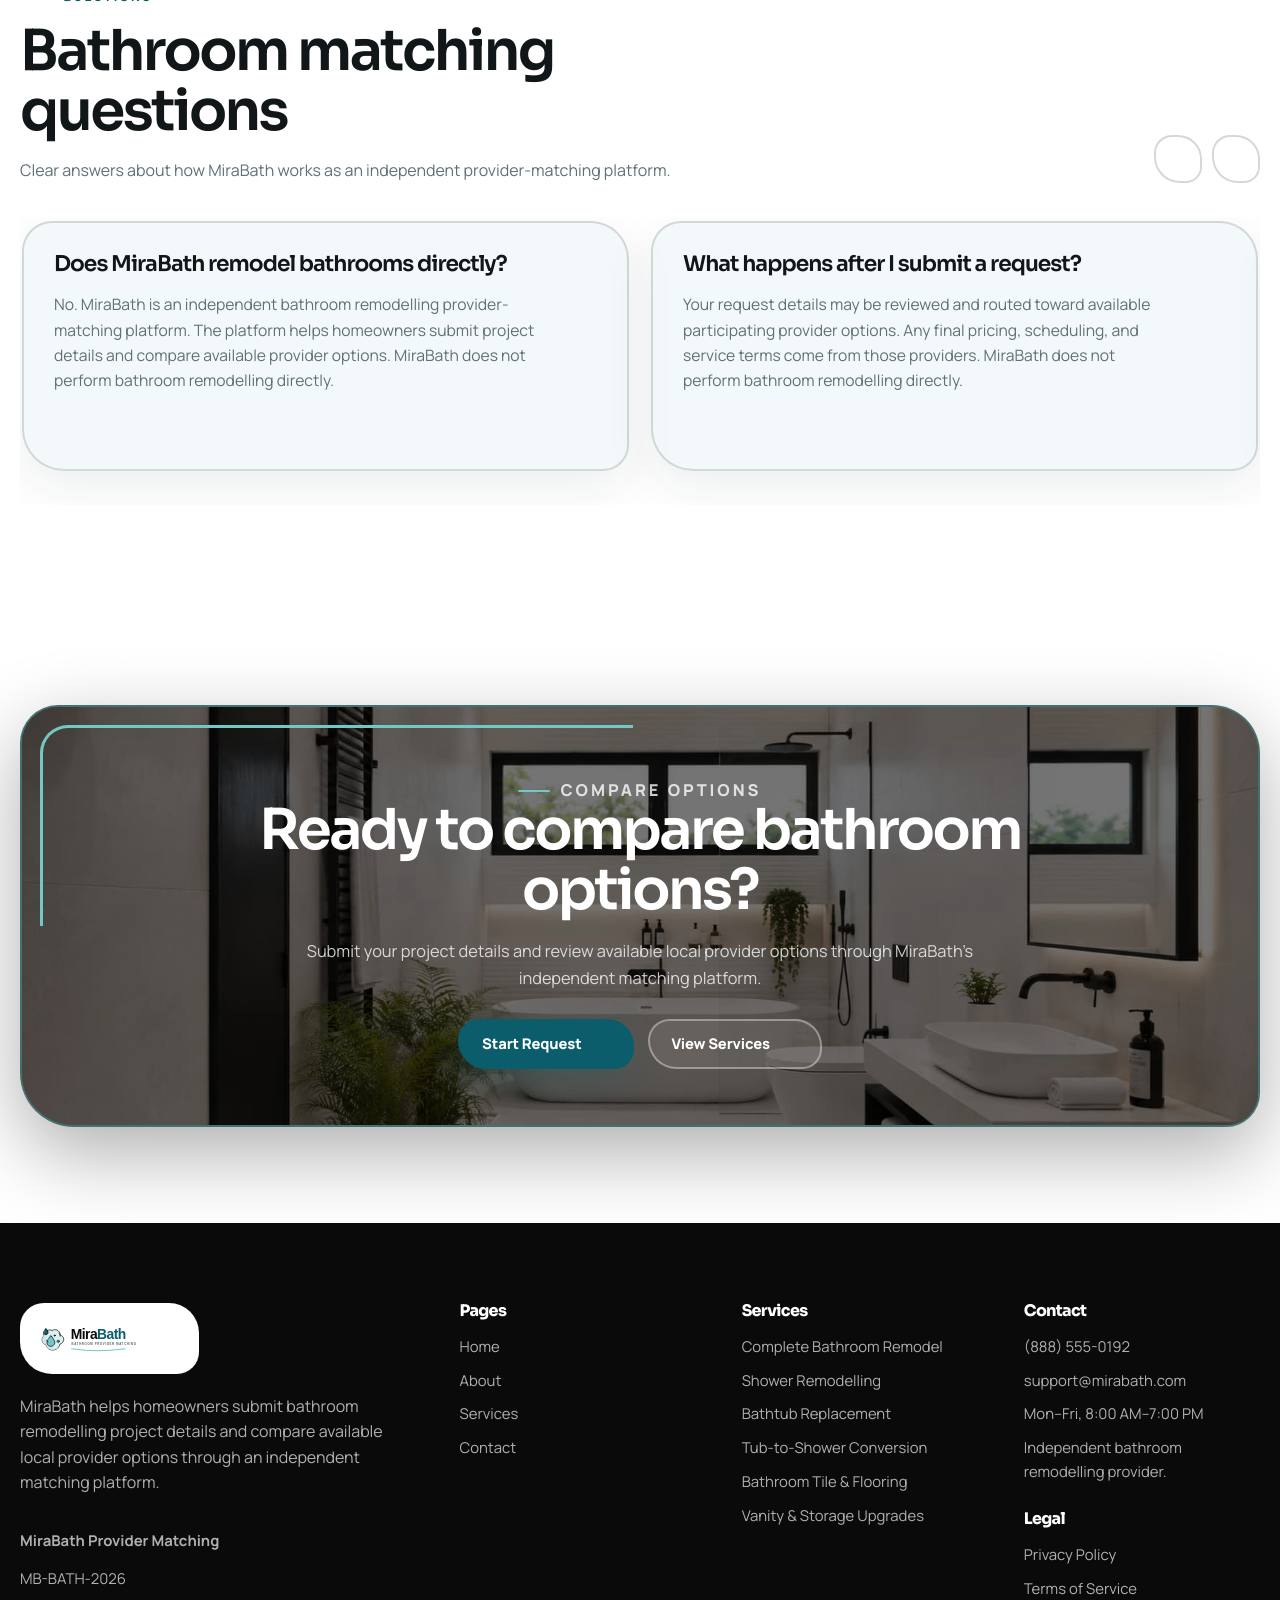
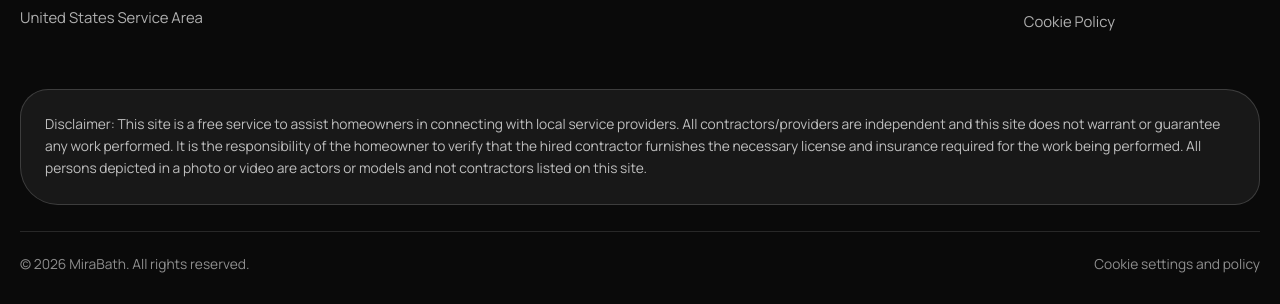
==== commit 6a588a79: "+" ====
--- a/index.html
+++ b/index.html
@@ -30,8 +30,7 @@
         <div data-site-header></div>
 
         <main class="site-main" id="main-content">
-            <!-- HERO -->
-            <section class="home-hero" id="home" aria-labelledby="home-hero-title">
+                        <section class="home-hero" id="home" aria-labelledby="home-hero-title">
                 <div class="home-hero__slides" data-home-hero-slides aria-hidden="true">
                     <div class="home-hero__slide is-active" data-home-hero-slide>
                         <img src="assets/images/hero-home-1.jpg"
@@ -91,8 +90,7 @@
                 </div>
             </section>
 
-            <!-- PROJECT CATEGORIES -->
-            <section class="project-categories section section--light" id="project-categories"
+                        <section class="project-categories section section--light" id="project-categories"
                 aria-label="Popular bathroom project categories">
                 <div class="container-wide">
                     <div class="project-categories__grid">
@@ -147,8 +145,7 @@
                 </div>
             </section>
 
-            <!-- ABOUT INTRO -->
-            <section class="home-about section section--light" id="about-platform" aria-labelledby="home-about-title">
+                        <section class="home-about section section--light" id="about-platform" aria-labelledby="home-about-title">
                 <div class="home-about__top">
                     <div data-aos="fade-right">
                         <p class="section-kicker">ABOUT PLATFORM</p>
@@ -211,8 +208,7 @@
                 </div>
             </section>
 
-            <!-- STATS STRIP -->
-            <section class="home-stats-strip section" id="home-stats-strip" aria-label="MiraBath platform highlights">
+                        <section class="home-stats-strip section" id="home-stats-strip" aria-label="MiraBath platform highlights">
                 <div class="container-wide">
                     <div class="home-stats-strip__grid">
                         <article class="home-stat-card shine-surface" data-aos="fade-up">
@@ -238,8 +234,7 @@
                 </div>
             </section>
 
-            <!-- POPULAR PROBLEMS -->
-            <section class="popular-problems section section--mist" id="popular-problems"
+                        <section class="popular-problems section section--mist" id="popular-problems"
                 aria-labelledby="popular-problems-title" data-popular-problems>
                 <div class="container-wide">
                     <div class="popular-problems__grid">
@@ -309,8 +304,7 @@
                 </div>
             </section>
 
-            <!-- MATCHING WORKS -->
-            <section class="matching-works section section--ocean soft-noise" id="matching-works"
+                        <section class="matching-works section section--ocean soft-noise" id="matching-works"
                 aria-labelledby="matching-works-title">
                 <div class="container-wide">
                     <div class="matching-works__head" data-aos="fade-up">
@@ -350,8 +344,7 @@
                 </div>
             </section>
 
-            <!-- COMPARE BEFORE CHOOSING -->
-            <section class="compare-before" id="compare-before" aria-labelledby="compare-before-title">
+                        <section class="compare-before" id="compare-before" aria-labelledby="compare-before-title">
                 <div class="compare-before__bg" aria-hidden="true">
                     <img src="assets/images/other-bathroom-images.jpg"
                         alt="Modern bathroom interior used as a background for provider comparison guidance"
@@ -394,8 +387,7 @@
                 </div>
             </section>
 
-            <!-- FAQ SWIPER -->
-            <section class="home-faq section section--light" id="faq" aria-labelledby="home-faq-title">
+                        <section class="home-faq section section--light" id="faq" aria-labelledby="home-faq-title">
                 <div class="container-wide">
                     <div class="home-faq__head">
                         <div class="home-faq__head-text" data-aos="fade-right">
--- a/assets/css/global.css
+++ b/assets/css/global.css
@@ -36,9 +36,6 @@
     --preheader-height: 36px;
 }
 
-/* =========================
-   RESET / BASE
-========================= */
 
 *,
 *::before,
@@ -133,9 +130,6 @@
     background: var(--color-ocean);
 }
 
-/* =========================
-   ACCESSIBILITY
-========================= */
 
 .skip-link {
     position: fixed;
@@ -163,9 +157,6 @@
     display: none !important;
 }
 
-/* =========================
-   TYPOGRAPHY
-========================= */
 
 h1,
 h2,
@@ -238,9 +229,6 @@
     font-size: clamp(1rem, 1.25vw, 1.12rem);
 }
 
-/* =========================
-   LAYOUT
-========================= */
 
 .container,
 .container-wide {
@@ -320,9 +308,6 @@
     mix-blend-mode: screen;
 }
 
-/* =========================
-   COMMON IMAGE / HOVER
-========================= */
 
 .photo-cover {
     position: relative;
@@ -374,9 +359,6 @@
     background: rgba(0, 0, 0, 0.48);
 }
 
-/* =========================
-   BUTTONS / LINKS
-========================= */
 
 .btn {
     position: relative;
@@ -513,9 +495,6 @@
     transform: scaleX(1);
 }
 
-/* =========================
-   CARDS BASE
-========================= */
 
 .base-card {
     position: relative;
@@ -554,9 +533,6 @@
     transform: translateY(-3px) rotate(-3deg);
 }
 
-/* =========================
-   HEADER
-========================= */
 
 .site-shell {
     min-height: 100vh;
@@ -875,9 +851,6 @@
     height: 23px;
 }
 
-/* =========================
-   MOBILE MENU
-========================= */
 
 .mobile-menu {
     position: fixed;
@@ -1033,9 +1006,6 @@
     color: var(--color-seafoam);
 }
 
-/* =========================
-   SHARED INNER HERO
-========================= */
 
 .inner-hero {
     position: relative;
@@ -1095,9 +1065,6 @@
     margin-top: 30px;
 }
 
-/* =========================
-   MARQUEE
-========================= */
 
 .icon-marquee {
     position: relative;
@@ -1167,9 +1134,6 @@
     }
 }
 
-/* =========================
-   SHARED FINAL CTA
-========================= */
 
 .final-cta-section {
     background: var(--color-white);
@@ -1265,9 +1229,6 @@
     margin-top: 28px;
 }
 
-/* =========================
-   FORMS BASE
-========================= */
 
 .form-grid {
     display: grid;
@@ -1396,9 +1357,6 @@
     pointer-events: none !important;
 }
 
-/* =========================
-   ACCORDION BASE
-========================= */
 
 .accordion {
     display: grid;
@@ -1492,9 +1450,6 @@
     padding: 0 22px 22px;
 }
 
-/* =========================
-   SWIPER BASE
-========================= */
 
 .swiper {
     width: 100%;
@@ -1541,9 +1496,6 @@
     height: 20px;
 }
 
-/* =========================
-   FOOTER
-========================= */
 
 .site-footer {
     color: var(--color-white);
@@ -1652,9 +1604,6 @@
     color: var(--color-seafoam);
 }
 
-/* =========================
-   COOKIE BANNER
-========================= */
 
 .cookie-banner {
     position: fixed;
@@ -1707,9 +1656,6 @@
     padding: 12px 16px;
 }
 
-/* =========================
-   UTILITY
-========================= */
 
 .desktop-only {
     display: initial;
@@ -1731,9 +1677,6 @@
     border: 0 !important;
 }
 
-/* =========================
-   RESPONSIVE
-========================= */
 
 @media (max-width: 1180px) {
     :root {
@@ -1975,10 +1918,6 @@
     }
 }
 
-/* =========================
-   FIXED HEADER FIX
-   Stable sticky-style header
-========================= */
 
 [data-site-header] {
     position: fixed !important;
@@ -2002,17 +1941,14 @@
     width: 100% !important;
 }
 
-/* чтобы первый hero/секция не залезали под фиксированный header */
 .site-main {
     padding-top: calc(var(--preheader-height) + var(--header-height));
 }
 
-/* mobile menu должен быть выше fixed header */
 .mobile-menu {
     z-index: 700 !important;
 }
 
-/* cookie banner тоже выше обычного контента */
 .cookie-banner {
     z-index: 650 !important;
 }
--- a/assets/css/home.css
+++ b/assets/css/home.css
@@ -1,6 +1,3 @@
-/* =========================
-   HOME HERO
-========================= */
 
 .home-hero {
     position: relative;
@@ -195,9 +192,6 @@
     font-size: 0.92rem;
 }
 
-/* =========================
-   PROJECT CATEGORIES
-========================= */
 
 .project-categories {
     background: var(--color-white);
@@ -271,9 +265,6 @@
     padding: 12px 16px;
 }
 
-/* =========================
-   ABOUT INTRO
-========================= */
 
 .home-about {
     background: var(--color-white);
@@ -350,9 +341,6 @@
     font-size: 0.95rem;
 }
 
-/* =========================
-   POPULAR PROBLEMS
-========================= */
 
 .popular-problems {
     background: var(--color-mist-soft);
@@ -484,9 +472,6 @@
     transform: rotate(-5deg) translateY(-3px);
 }
 
-/* =========================
-   MATCHING WORKS
-========================= */
 
 .matching-works {
     color: var(--color-white);
@@ -584,9 +569,6 @@
     color: rgba(255, 255, 255, 0.74);
 }
 
-/* =========================
-   COMPARE PHOTO SECTION
-========================= */
 
 .compare-before {
     position: relative;
@@ -699,9 +681,6 @@
     color: rgba(255, 255, 255, 0.76);
 }
 
-/* =========================
-   HOME FAQ SWIPER
-========================= */
 
 .home-faq {
     background: var(--color-white);
@@ -781,9 +760,6 @@
     font-size: 0.98rem;
 }
 
-/* =========================
-   RESPONSIVE
-========================= */
 
 @media (max-width: 1180px) {
     .home-search {
@@ -964,10 +940,6 @@
     }
 }
 
-/* =========================
-   HOME HERO SEARCH POSITION FIX
-   AOS must not be placed on .home-hero__search-wrap
-========================= */
 
 .home-hero__search-wrap {
     position: absolute;
@@ -1025,9 +997,6 @@
     }
 }
 
-/* =========================
-   PROJECT CATEGORIES HEIGHT FIX
-========================= */
 
 .project-categories {
     padding-top: 72px;
@@ -1090,9 +1059,6 @@
     }
 }
 
-/* =========================
-   MATCHING WORKS CARD HEIGHT FIX
-========================= */
 
 .matching-works {
     padding-top: 86px;
@@ -1142,9 +1108,6 @@
     }
 }
 
-/* =========================
-   HOME FAQ SWIPER CONTAINER FIX
-========================= */
 
 .home-faq {
     overflow: hidden;
@@ -1175,14 +1138,12 @@
     box-sizing: border-box;
 }
 
-/* desktop + tablet: 2 cards */
 @media (min-width: 681px) {
     .home-faq-card {
         min-height: 250px;
     }
 }
 
-/* mobile: 1 card */
 @media (max-width: 680px) {
     .home-faq__slider {
         padding-bottom: 26px;
@@ -1193,9 +1154,6 @@
     }
 }
 
-/* =========================
-   HOME STATS STRIP
-========================= */
 
 .home-stats-strip {
     padding: 42px 0;
@@ -1289,9 +1247,6 @@
     font-weight: 600;
 }
 
-/* =========================
-   RESPONSIVE
-========================= */
 
 @media (max-width: 980px) {
     .home-stats-strip__grid {
@@ -1340,9 +1295,6 @@
     text-shadow: 0 8px 24px rgba(116, 199, 199, 0.22);
 }
 
-/* =========================
-   HOME ABOUT WIDE THIRD PHOTO
-========================= */
 
 .home-about__photo--wide {
     grid-column: 1 / -1;
